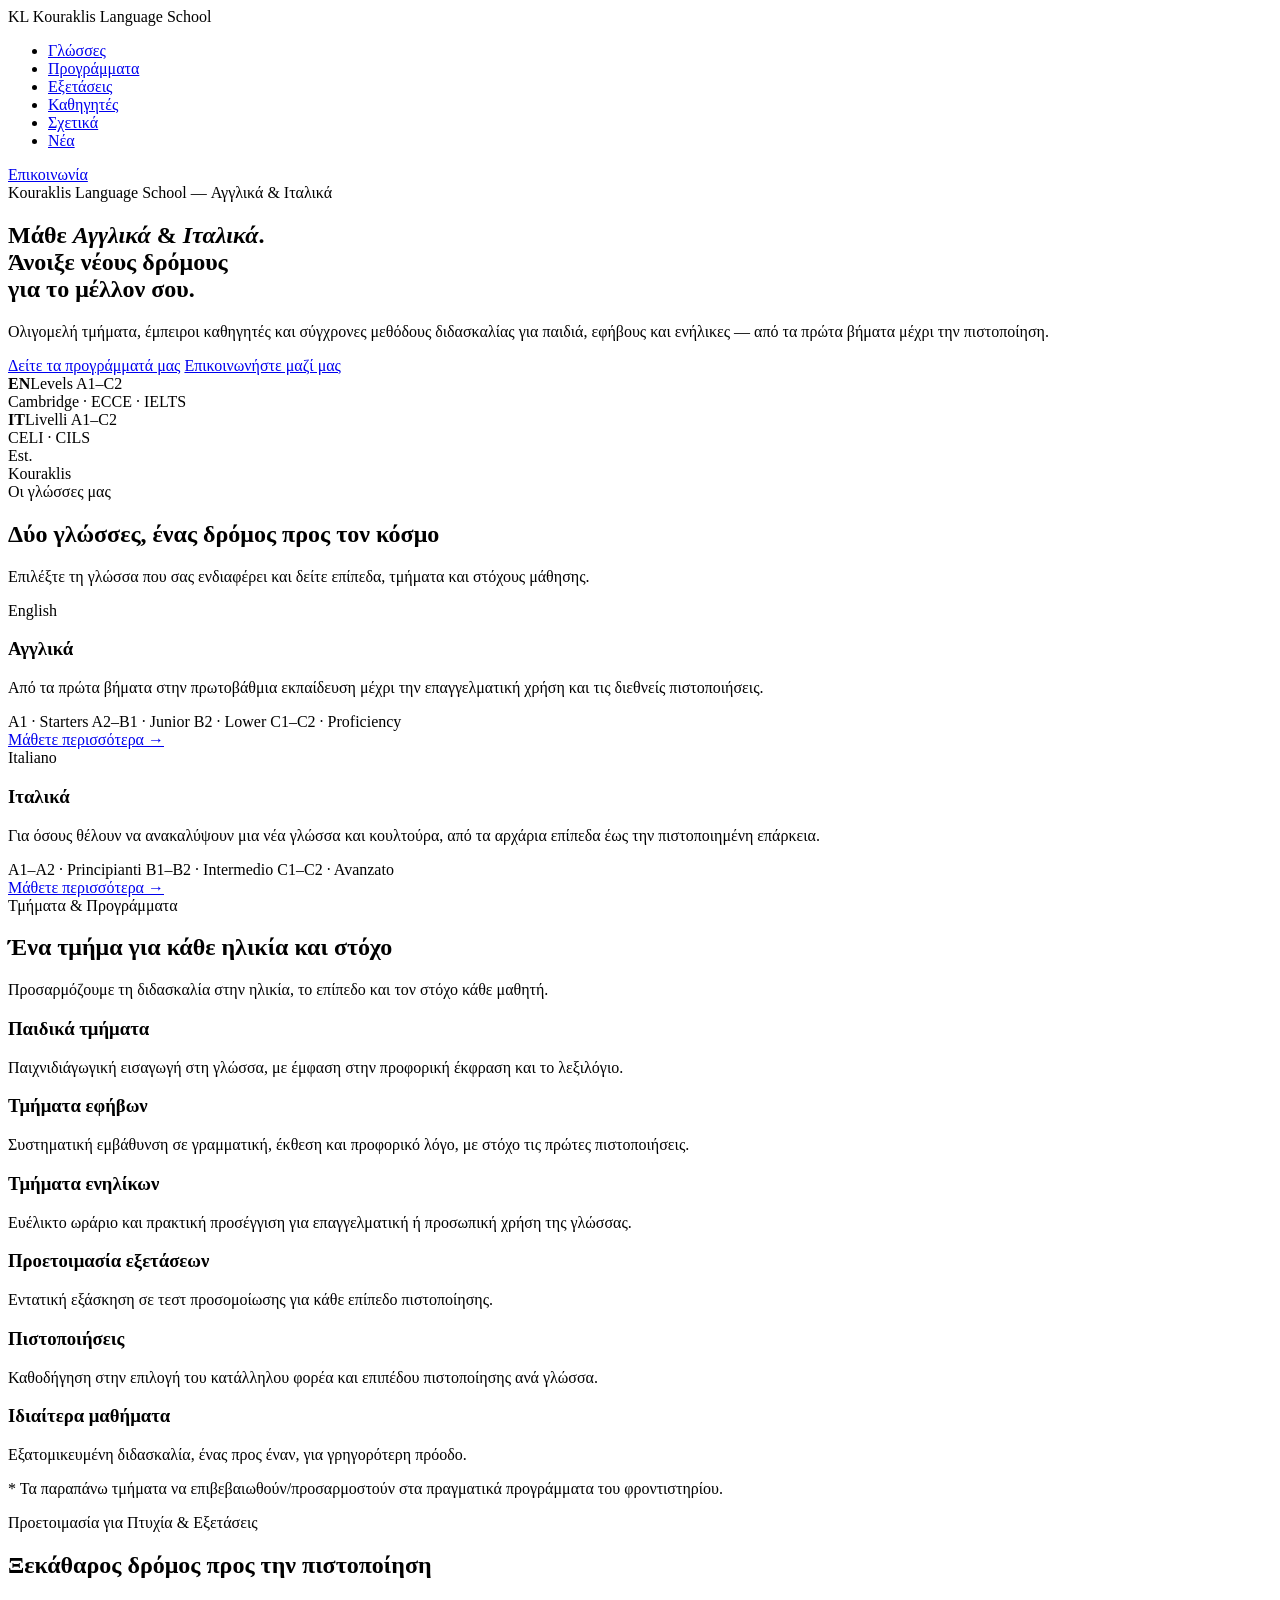
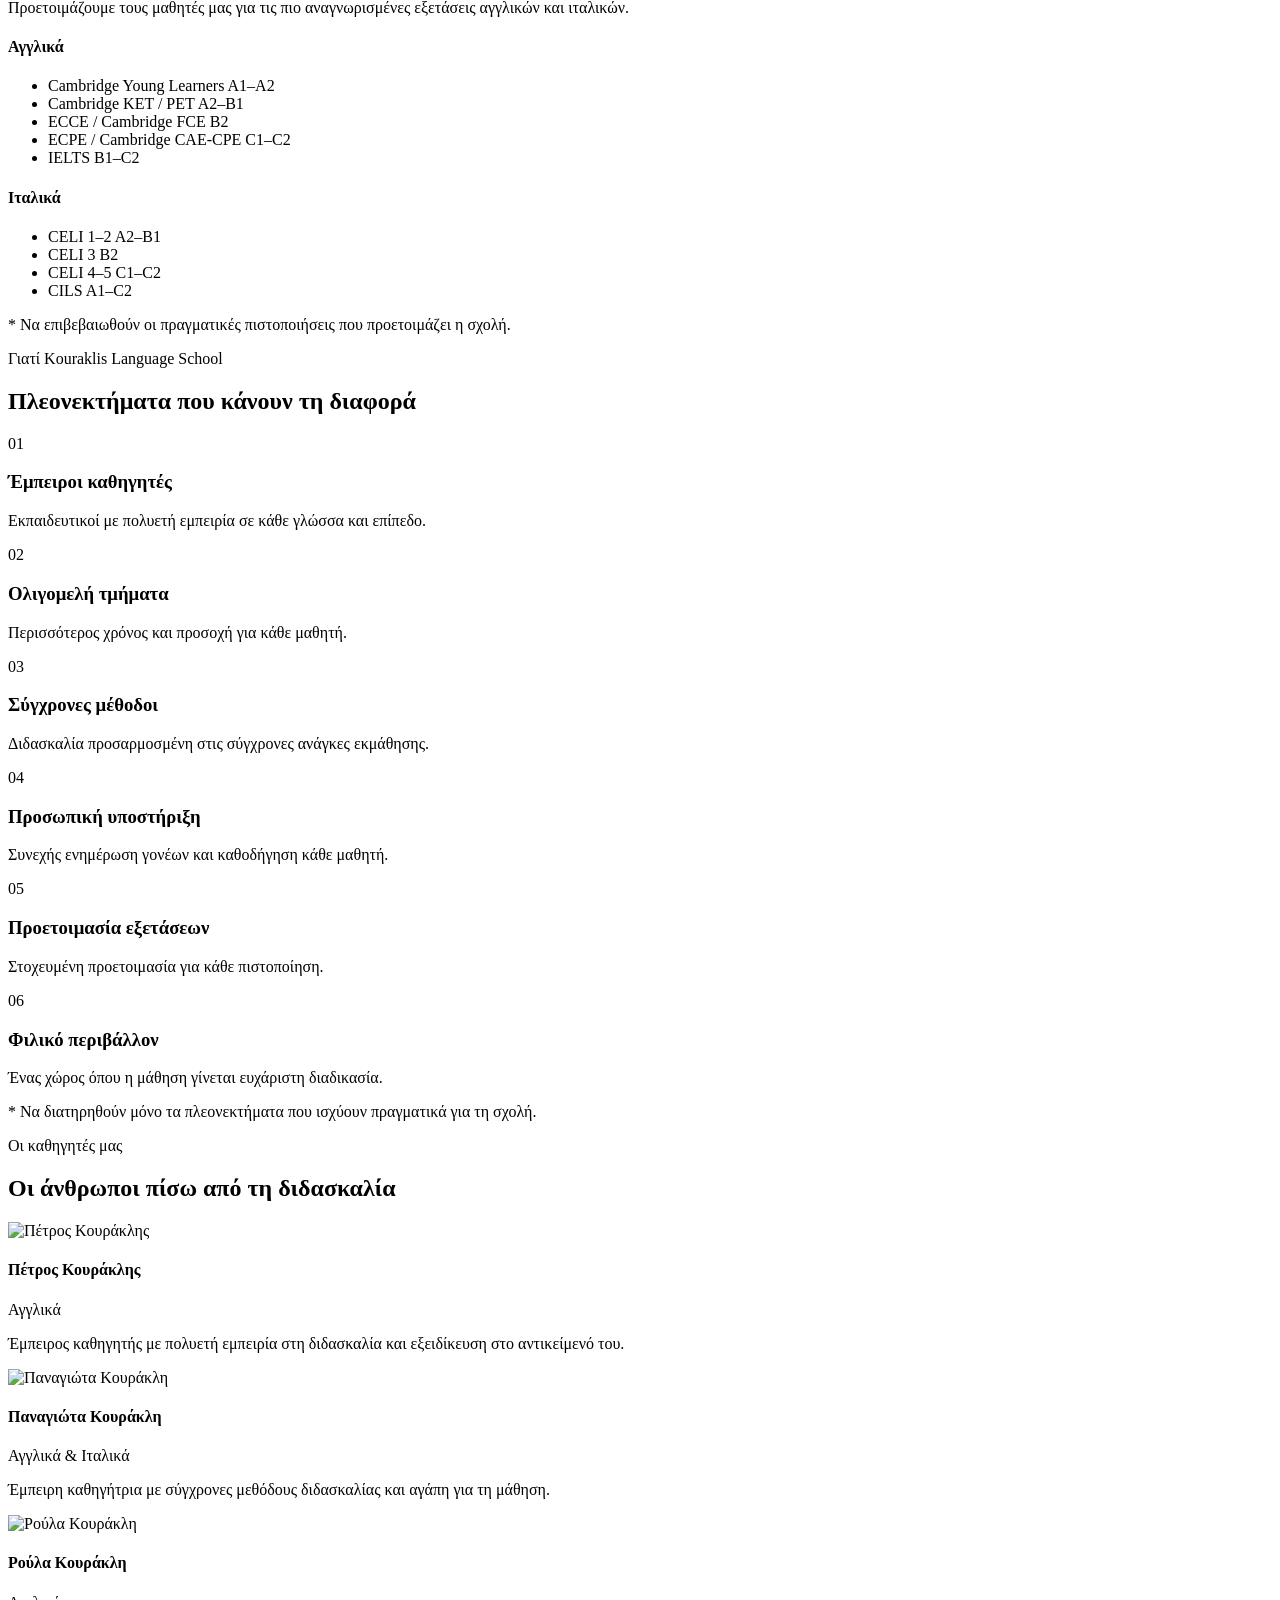
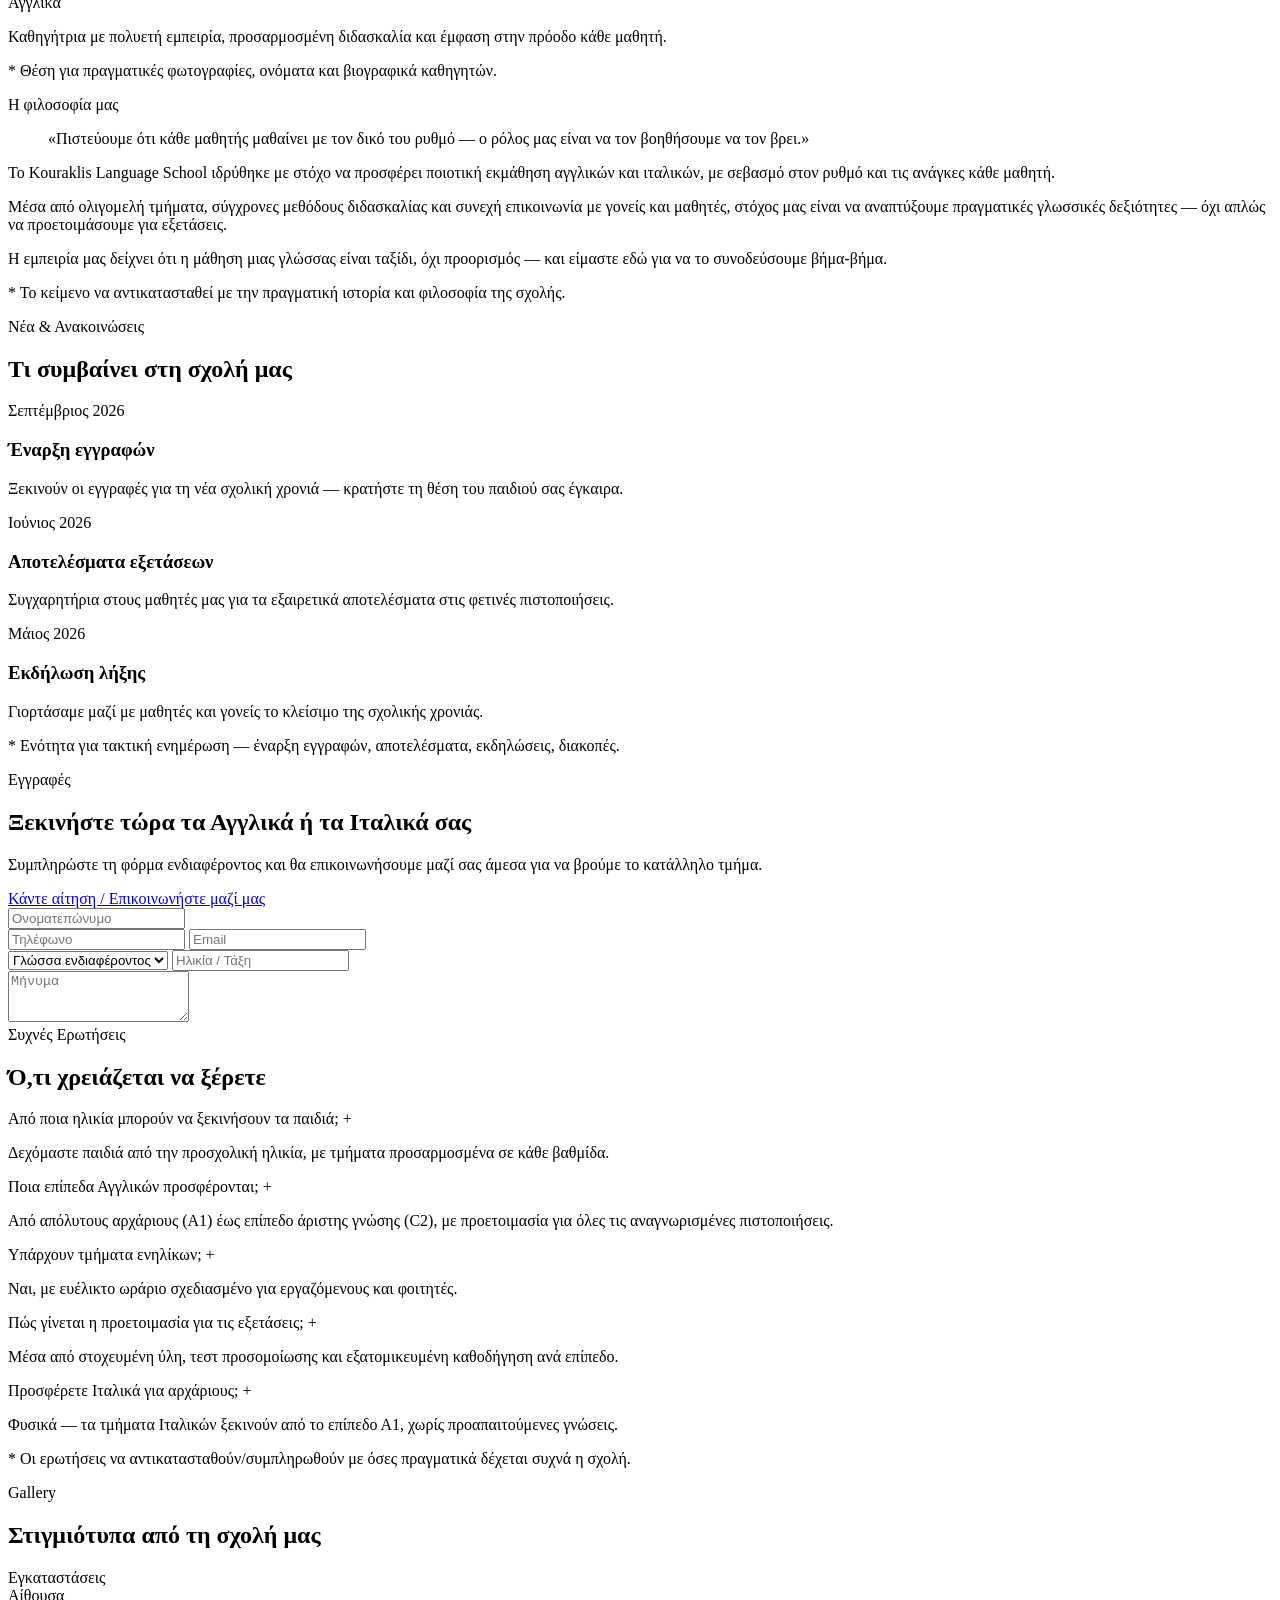
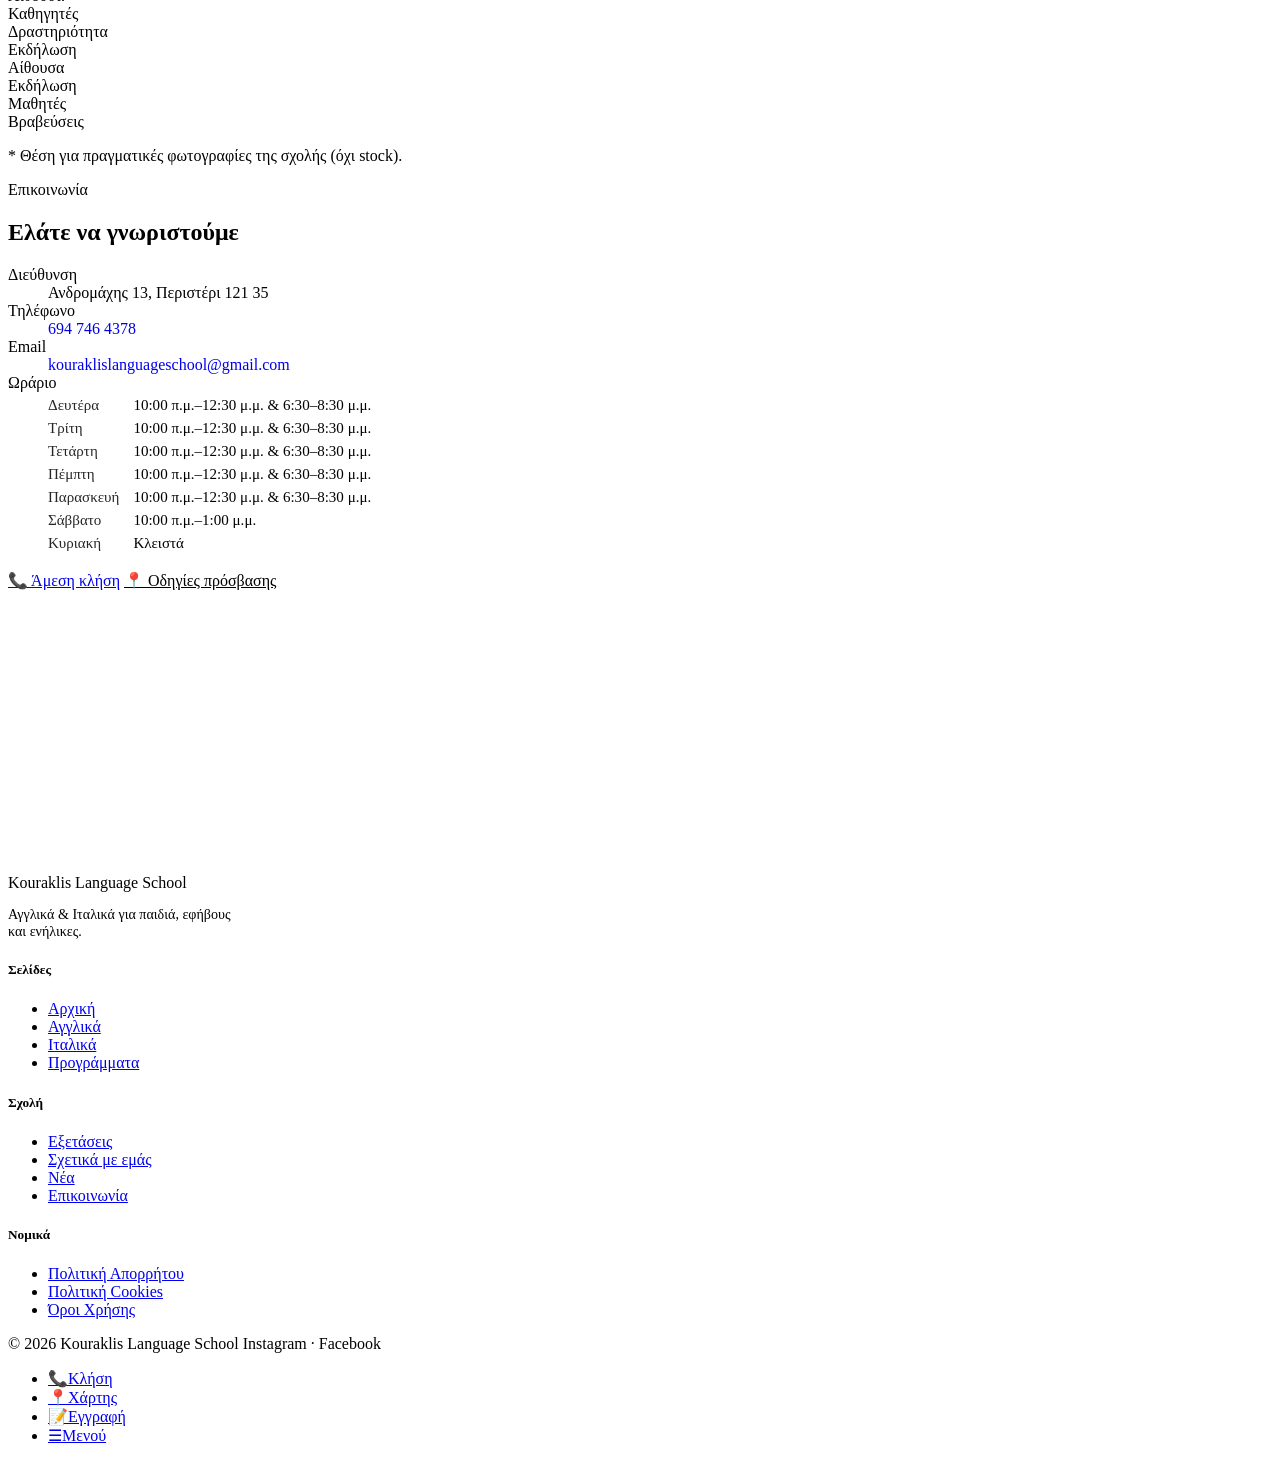
==== index.html @ 98536939 "Add files via upload" ====
<!DOCTYPE html>
<html lang="el">
<head>
<meta charset="UTF-8">
<meta name="viewport" content="width=device-width, initial-scale=1.0">
<title>Kouraklis Language School | Αγγλικά &amp; Ιταλικά στο Περιστέρι</title>
<meta name="description" content="Φροντιστήριο ξένων γλωσσών Kouraklis Language School στο Περιστέρι — Αγγλικά και Ιταλικά για παιδιά, εφήβους και ενήλικες, προετοιμασία για διεθνείς πιστοποιήσεις.">
<link rel="canonical" href="index.html">
<link rel="preconnect" href="https://fonts.googleapis.com">
<link href="https://fonts.googleapis.com/css2?family=Fraunces:opsz,wght@9..144,400;9..144,500;9..144,600;9..144,700&family=IBM+Plex+Sans:wght@400;500;600;700&family=Courier+Prime:wght@400;700&display=swap" rel="stylesheet">
<link rel="stylesheet" href="assets/style.css">
</head>
<body>

<header class="site">
  <div class="wrap">
    <nav>
      <div class="brand"><span class="mark">KL</span> Kouraklis Language School</div>
      <ul class="navlinks">
        <li><a href="#languages">Γλώσσες</a></li>
        <li><a href="#programs">Προγράμματα</a></li>
        <li><a href="#exams">Εξετάσεις</a></li>
        <li><a href="#teachers">Καθηγητές</a></li>
        <li><a href="#about">Σχετικά</a></li>
        <li><a href="#news">Νέα</a></li>
      </ul>
      <div class="nav-cta"><a href="#contact" class="btn btn-primary">Επικοινωνία</a></div>
    </nav>
  </div>
</header>

<section class="hero">
  <div class="wrap hero-grid">
    <div>
      <span class="eyebrow">Kouraklis Language School — Αγγλικά &amp; Ιταλικά</span>
      <h1>Μάθε <em>Αγγλικά</em> &amp; <em>Ιταλικά</em>.<br>Άνοιξε νέους δρόμους<br>για το μέλλον σου.</h1>
      <p class="lede">Ολιγομελή τμήματα, έμπειροι καθηγητές και σύγχρονες μεθόδους διδασκαλίας για παιδιά, εφήβους και ενήλικες — από τα πρώτα βήματα μέχρι την πιστοποίηση.</p>
      <div class="actions">
        <a href="#programs" class="btn btn-primary">Δείτε τα προγράμματά μας</a>
        <a href="#contact" class="btn btn-ghost">Επικοινωνήστε μαζί μας</a>
      </div>
    </div>
    <div class="stamp-field" aria-hidden="true">
      <div class="stamp stamp-en"><span><b>EN</b>Levels A1–C2<br>Cambridge · ECCE · IELTS</span></div>
      <div class="stamp stamp-it"><span><b>IT</b>Livelli A1–C2<br>CELI · CILS</span></div>
      <div class="stamp stamp-small"><span>Est.<br>Kouraklis</span></div>
    </div>
  </div>
</section>

<section id="languages">
  <div class="wrap">
    <div class="section-head">
      <span class="eyebrow">Οι γλώσσες μας</span>
      <h2>Δύο γλώσσες, ένας δρόμος προς τον κόσμο</h2>
      <p>Επιλέξτε τη γλώσσα που σας ενδιαφέρει και δείτε επίπεδα, τμήματα και στόχους μάθησης.</p>
    </div>
    <div class="lang-grid">
      <div class="lang-card en">
        <span class="flag-chip">English</span>
        <h3>Αγγλικά</h3>
        <p>Από τα πρώτα βήματα στην πρωτοβάθμια εκπαίδευση μέχρι την επαγγελματική χρήση και τις διεθνείς πιστοποιήσεις.</p>
        <div class="level-row">
          <span class="level-pill">A1 · Starters</span>
          <span class="level-pill">A2–B1 · Junior</span>
          <span class="level-pill">B2 · Lower</span>
          <span class="level-pill">C1–C2 · Proficiency</span>
        </div>
        <a href="english.html" class="btn btn-ghost">Μάθετε περισσότερα →</a>
      </div>
      <div class="lang-card it">
        <span class="flag-chip">Italiano</span>
        <h3>Ιταλικά</h3>
        <p>Για όσους θέλουν να ανακαλύψουν μια νέα γλώσσα και κουλτούρα, από τα αρχάρια επίπεδα έως την πιστοποιημένη επάρκεια.</p>
        <div class="level-row">
          <span class="level-pill">A1–A2 · Principianti</span>
          <span class="level-pill">B1–B2 · Intermedio</span>
          <span class="level-pill">C1–C2 · Avanzato</span>
        </div>
        <a href="italian.html" class="btn btn-ghost">Μάθετε περισσότερα →</a>
      </div>
    </div>
  </div>
</section>

<section id="programs" style="background:var(--parchment-deep);">
  <div class="wrap">
    <div class="section-head">
      <span class="eyebrow">Τμήματα &amp; Προγράμματα</span>
      <h2>Ένα τμήμα για κάθε ηλικία και στόχο</h2>
      <p>Προσαρμόζουμε τη διδασκαλία στην ηλικία, το επίπεδο και τον στόχο κάθε μαθητή.</p>
    </div>
    <div class="prog-grid">
      <div class="prog-card"><h3>Παιδικά τμήματα</h3><p>Παιχνιδιάγωγική εισαγωγή στη γλώσσα, με έμφαση στην προφορική έκφραση και το λεξιλόγιο.</p></div>
      <div class="prog-card"><h3>Τμήματα εφήβων</h3><p>Συστηματική εμβάθυνση σε γραμματική, έκθεση και προφορικό λόγο, με στόχο τις πρώτες πιστοποιήσεις.</p></div>
      <div class="prog-card"><h3>Τμήματα ενηλίκων</h3><p>Ευέλικτο ωράριο και πρακτική προσέγγιση για επαγγελματική ή προσωπική χρήση της γλώσσας.</p></div>
      <div class="prog-card"><h3>Προετοιμασία εξετάσεων</h3><p>Εντατική εξάσκηση σε τεστ προσομοίωσης για κάθε επίπεδο πιστοποίησης.</p></div>
      <div class="prog-card"><h3>Πιστοποιήσεις</h3><p>Καθοδήγηση στην επιλογή του κατάλληλου φορέα και επιπέδου πιστοποίησης ανά γλώσσα.</p></div>
      <div class="prog-card"><h3>Ιδιαίτερα μαθήματα</h3><p>Εξατομικευμένη διδασκαλία, ένας προς έναν, για γρηγορότερη πρόοδο.</p></div>
    </div>
    <p class="note">* Τα παραπάνω τμήματα να επιβεβαιωθούν/προσαρμοστούν στα πραγματικά προγράμματα του φροντιστηρίου.</p>
  </div>
</section>

<section class="deep" id="exams">
  <div class="wrap">
    <div class="section-head">
      <span class="eyebrow">Προετοιμασία για Πτυχία &amp; Εξετάσεις</span>
      <h2>Ξεκάθαρος δρόμος προς την πιστοποίηση</h2>
      <p>Προετοιμάζουμε τους μαθητές μας για τις πιο αναγνωρισμένες εξετάσεις αγγλικών και ιταλικών.</p>
    </div>
    <div class="exam-cols">
      <div class="exam-col" id="exams-en">
        <h4>Αγγλικά</h4>
        <ul class="exam-list">
          <li>Cambridge Young Learners <span class="lvl">A1–A2</span></li>
          <li>Cambridge KET / PET <span class="lvl">A2–B1</span></li>
          <li>ECCE / Cambridge FCE <span class="lvl">B2</span></li>
          <li>ECPE / Cambridge CAE-CPE <span class="lvl">C1–C2</span></li>
          <li>IELTS <span class="lvl">B1–C2</span></li>
        </ul>
      </div>
      <div class="exam-col" id="exams-it">
        <h4>Ιταλικά</h4>
        <ul class="exam-list">
          <li>CELI 1–2 <span class="lvl">A2–B1</span></li>
          <li>CELI 3 <span class="lvl">B2</span></li>
          <li>CELI 4–5 <span class="lvl">C1–C2</span></li>
          <li>CILS <span class="lvl">A1–C2</span></li>
        </ul>
      </div>
    </div>
    <p class="note">* Να επιβεβαιωθούν οι πραγματικές πιστοποιήσεις που προετοιμάζει η σχολή.</p>
  </div>
</section>

<section>
  <div class="wrap">
    <div class="section-head">
      <span class="eyebrow">Γιατί Kouraklis Language School</span>
      <h2>Πλεονεκτήματα που κάνουν τη διαφορά</h2>
    </div>
    <div class="why-grid">
      <div class="why-item"><span class="num">01</span><h3>Έμπειροι καθηγητές</h3><p>Εκπαιδευτικοί με πολυετή εμπειρία σε κάθε γλώσσα και επίπεδο.</p></div>
      <div class="why-item"><span class="num">02</span><h3>Ολιγομελή τμήματα</h3><p>Περισσότερος χρόνος και προσοχή για κάθε μαθητή.</p></div>
      <div class="why-item"><span class="num">03</span><h3>Σύγχρονες μέθοδοι</h3><p>Διδασκαλία προσαρμοσμένη στις σύγχρονες ανάγκες εκμάθησης.</p></div>
      <div class="why-item"><span class="num">04</span><h3>Προσωπική υποστήριξη</h3><p>Συνεχής ενημέρωση γονέων και καθοδήγηση κάθε μαθητή.</p></div>
      <div class="why-item"><span class="num">05</span><h3>Προετοιμασία εξετάσεων</h3><p>Στοχευμένη προετοιμασία για κάθε πιστοποίηση.</p></div>
      <div class="why-item"><span class="num">06</span><h3>Φιλικό περιβάλλον</h3><p>Ένας χώρος όπου η μάθηση γίνεται ευχάριστη διαδικασία.</p></div>
    </div>
    <p class="note">* Να διατηρηθούν μόνο τα πλεονεκτήματα που ισχύουν πραγματικά για τη σχολή.</p>
  </div>
</section>

<section id="teachers" style="background:var(--parchment-deep);">
  <div class="wrap">
    <div class="section-head">
      <span class="eyebrow">Οι καθηγητές μας</span>
      <h2>Οι άνθρωποι πίσω από τη διδασκαλία</h2>
    </div>
    <div class="teach-grid">
      <div class="teach-card"><div class="teach-photo"><img src="assets/teacher-en-1.jpg" alt="Πέτρος Κουράκλης"></div><h4>Πέτρος Κουράκλης</h4><span class="role">Αγγλικά</span><p>Έμπειρος καθηγητής με πολυετή εμπειρία στη διδασκαλία και εξειδίκευση στο αντικείμενό του.</p></div>
      <div class="teach-card"><div class="teach-photo"><img src="assets/teacher-it-1.jpg" alt="Παναγιώτα Κουράκλη"></div><h4>Παναγιώτα Κουράκλη</h4><span class="role">Αγγλικά &amp; Ιταλικά</span><p>Έμπειρη καθηγήτρια με σύγχρονες μεθόδους διδασκαλίας και αγάπη για τη μάθηση.</p></div>
      <div class="teach-card"><div class="teach-photo"><img src="assets/teacher-en-2.jpg" alt="Ρούλα Κουράκλη" class="face-top"></div><h4>Ρούλα Κουράκλη</h4><span class="role">Αγγλικά</span><p>Καθηγήτρια με πολυετή εμπειρία, προσαρμοσμένη διδασκαλία και έμφαση στην πρόοδο κάθε μαθητή.</p></div>
    </div>
    <p class="note">* Θέση για πραγματικές φωτογραφίες, ονόματα και βιογραφικά καθηγητών.</p>
  </div>
</section>

<section id="about">
  <div class="wrap philo">
    <div>
      <span class="eyebrow">Η φιλοσοφία μας</span>
      <blockquote>«Πιστεύουμε ότι κάθε μαθητής μαθαίνει με τον δικό του ρυθμό — ο ρόλος μας είναι να τον βοηθήσουμε να τον βρει.»</blockquote>
    </div>
    <div class="body-text">
      <p>Το Kouraklis Language School ιδρύθηκε με στόχο να προσφέρει ποιοτική εκμάθηση αγγλικών και ιταλικών, με σεβασμό στον ρυθμό και τις ανάγκες κάθε μαθητή.</p>
      <p>Μέσα από ολιγομελή τμήματα, σύγχρονες μεθόδους διδασκαλίας και συνεχή επικοινωνία με γονείς και μαθητές, στόχος μας είναι να αναπτύξουμε πραγματικές γλωσσικές δεξιότητες — όχι απλώς να προετοιμάσουμε για εξετάσεις.</p>
      <p>Η εμπειρία μας δείχνει ότι η μάθηση μιας γλώσσας είναι ταξίδι, όχι προορισμός — και είμαστε εδώ για να το συνοδεύσουμε βήμα-βήμα.</p>
      <p class="note">* Το κείμενο να αντικατασταθεί με την πραγματική ιστορία και φιλοσοφία της σχολής.</p>
    </div>
  </div>
</section>

<section id="news" style="background:var(--parchment-deep);">
  <div class="wrap">
    <div class="section-head">
      <span class="eyebrow">Νέα &amp; Ανακοινώσεις</span>
      <h2>Τι συμβαίνει στη σχολή μας</h2>
    </div>
    <div class="news-grid">
      <div class="news-card"><span class="news-date">Σεπτέμβριος 2026</span><h3>Έναρξη εγγραφών</h3><p>Ξεκινούν οι εγγραφές για τη νέα σχολική χρονιά — κρατήστε τη θέση του παιδιού σας έγκαιρα.</p></div>
      <div class="news-card"><span class="news-date">Ιούνιος 2026</span><h3>Αποτελέσματα εξετάσεων</h3><p>Συγχαρητήρια στους μαθητές μας για τα εξαιρετικά αποτελέσματα στις φετινές πιστοποιήσεις.</p></div>
      <div class="news-card"><span class="news-date">Μάιος 2026</span><h3>Εκδήλωση λήξης</h3><p>Γιορτάσαμε μαζί με μαθητές και γονείς το κλείσιμο της σχολικής χρονιάς.</p></div>
    </div>
    <p class="note">* Ενότητα για τακτική ενημέρωση — έναρξη εγγραφών, αποτελέσματα, εκδηλώσεις, διακοπές.</p>
  </div>
</section>

<section id="enroll">
  <div class="wrap">
    <div class="enroll-box">
      <div>
        <span class="eyebrow" style="color:var(--gold);">Εγγραφές</span>
        <h2>Ξεκινήστε τώρα τα Αγγλικά ή τα Ιταλικά σας</h2>
        <p>Συμπληρώστε τη φόρμα ενδιαφέροντος και θα επικοινωνήσουμε μαζί σας άμεσα για να βρούμε το κατάλληλο τμήμα.</p>
        <a href="#contact" class="btn btn-primary">Κάντε αίτηση / Επικοινωνήστε μαζί μας</a>
      </div>
      <form class="enroll">
        <input type="text" placeholder="Ονοματεπώνυμο">
        <div class="row2">
          <input type="tel" placeholder="Τηλέφωνο">
          <input type="email" placeholder="Email">
        </div>
        <div class="row2">
          <select><option>Γλώσσα ενδιαφέροντος</option><option>Αγγλικά</option><option>Ιταλικά</option></select>
          <input type="text" placeholder="Ηλικία / Τάξη">
        </div>
        <textarea rows="3" placeholder="Μήνυμα"></textarea>
      </form>
    </div>
  </div>
</section>

<section id="faq" style="background:var(--parchment-deep);">
  <div class="wrap">
    <div class="section-head">
      <span class="eyebrow">Συχνές Ερωτήσεις</span>
      <h2>Ό,τι χρειάζεται να ξέρετε</h2>
    </div>
    <div class="faq-list">
      <div class="faq-item open">
        <div class="faq-q">Από ποια ηλικία μπορούν να ξεκινήσουν τα παιδιά; <span class="plus">+</span></div>
        <div class="faq-a"><p>Δεχόμαστε παιδιά από την προσχολική ηλικία, με τμήματα προσαρμοσμένα σε κάθε βαθμίδα.</p></div>
      </div>
      <div class="faq-item">
        <div class="faq-q">Ποια επίπεδα Αγγλικών προσφέρονται; <span class="plus">+</span></div>
        <div class="faq-a"><p>Από απόλυτους αρχάριους (Α1) έως επίπεδο άριστης γνώσης (C2), με προετοιμασία για όλες τις αναγνωρισμένες πιστοποιήσεις.</p></div>
      </div>
      <div class="faq-item">
        <div class="faq-q">Υπάρχουν τμήματα ενηλίκων; <span class="plus">+</span></div>
        <div class="faq-a"><p>Ναι, με ευέλικτο ωράριο σχεδιασμένο για εργαζόμενους και φοιτητές.</p></div>
      </div>
      <div class="faq-item">
        <div class="faq-q">Πώς γίνεται η προετοιμασία για τις εξετάσεις; <span class="plus">+</span></div>
        <div class="faq-a"><p>Μέσα από στοχευμένη ύλη, τεστ προσομοίωσης και εξατομικευμένη καθοδήγηση ανά επίπεδο.</p></div>
      </div>
      <div class="faq-item">
        <div class="faq-q">Προσφέρετε Ιταλικά για αρχάριους; <span class="plus">+</span></div>
        <div class="faq-a"><p>Φυσικά — τα τμήματα Ιταλικών ξεκινούν από το επίπεδο Α1, χωρίς προαπαιτούμενες γνώσεις.</p></div>
      </div>
    </div>
    <p class="note">* Οι ερωτήσεις να αντικατασταθούν/συμπληρωθούν με όσες πραγματικά δέχεται συχνά η σχολή.</p>
  </div>
</section>

<section id="gallery">
  <div class="wrap">
    <div class="section-head">
      <span class="eyebrow">Gallery</span>
      <h2>Στιγμιότυπα από τη σχολή μας</h2>
    </div>
    <div class="gallery">
      <div>Εγκαταστάσεις</div><div>Αίθουσα</div><div>Καθηγητές</div>
      <div>Δραστηριότητα</div><div>Εκδήλωση</div><div>Αίθουσα</div>
      <div>Εκδήλωση</div><div>Μαθητές</div><div>Βραβεύσεις</div>
    </div>
    <p class="note">* Θέση για πραγματικές φωτογραφίες της σχολής (όχι stock).</p>
  </div>
</section>

<section id="contact" class="deep">
  <div class="wrap">
    <div class="section-head">
      <span class="eyebrow">Επικοινωνία</span>
      <h2>Ελάτε να γνωριστούμε</h2>
    </div>
    <div class="contact-grid">
      <div class="contact-info">
        <dl>
          <div><dt>Διεύθυνση</dt><dd>Ανδρομάχης 13, Περιστέρι 121 35</dd></div>
          <div><dt>Τηλέφωνο</dt><dd><a href="tel:+306947464378" style="text-decoration:none;">694 746 4378</a></dd></div>
          <div><dt>Email</dt><dd><a href="mailto:kouraklislanguageschool@gmail.com" style="text-decoration:none;">kouraklislanguageschool@gmail.com</a></dd></div>
          <div><dt>Ωράριο</dt><dd>
            <table style="border-collapse:collapse; font-size:0.94rem; margin-top:2px;">
              <tr><td style="padding:3px 14px 3px 0; opacity:0.85;">Δευτέρα</td><td style="padding:3px 0;">10:00 π.μ.–12:30 μ.μ. &amp; 6:30–8:30 μ.μ.</td></tr>
              <tr><td style="padding:3px 14px 3px 0; opacity:0.85;">Τρίτη</td><td style="padding:3px 0;">10:00 π.μ.–12:30 μ.μ. &amp; 6:30–8:30 μ.μ.</td></tr>
              <tr><td style="padding:3px 14px 3px 0; opacity:0.85;">Τετάρτη</td><td style="padding:3px 0;">10:00 π.μ.–12:30 μ.μ. &amp; 6:30–8:30 μ.μ.</td></tr>
              <tr><td style="padding:3px 14px 3px 0; opacity:0.85;">Πέμπτη</td><td style="padding:3px 0;">10:00 π.μ.–12:30 μ.μ. &amp; 6:30–8:30 μ.μ.</td></tr>
              <tr><td style="padding:3px 14px 3px 0; opacity:0.85;">Παρασκευή</td><td style="padding:3px 0;">10:00 π.μ.–12:30 μ.μ. &amp; 6:30–8:30 μ.μ.</td></tr>
              <tr><td style="padding:3px 14px 3px 0; opacity:0.85;">Σάββατο</td><td style="padding:3px 0;">10:00 π.μ.–1:00 μ.μ.</td></tr>
              <tr><td style="padding:3px 14px 3px 0; opacity:0.85;">Κυριακή</td><td style="padding:3px 0;">Κλειστά</td></tr>
            </table>
          </dd></div>
        </dl>
        <div class="contact-actions">
          <a href="tel:+306947464378" class="btn btn-primary">📞 Άμεση κλήση</a>
          <a href="https://www.google.com/maps/dir/?api=1&destination=%CE%91%CE%BD%CE%B4%CF%81%CE%BF%CE%BC%CE%AC%CF%87%CE%B7%CF%82+13%2C+%CE%A0%CE%B5%CF%81%CE%B9%CF%83%CF%84%CE%AD%CF%81%CE%B9+121+35" target="_blank" rel="noopener" class="btn btn-ghost" style="border-color:var(--parchment); color:var(--parchment);">📍 Οδηγίες πρόσβασης</a>
        </div>
      </div>
      <div class="map-box" style="padding:0; overflow:hidden;">
        <iframe
          title="Χάρτης — Ανδρομάχης 13, Περιστέρι"
          src="https://www.google.com/maps?q=%CE%91%CE%BD%CE%B4%CF%81%CE%BF%CE%BC%CE%AC%CF%87%CE%B7%CF%82+13%2C+%CE%A0%CE%B5%CF%81%CE%B9%CF%83%CF%84%CE%AD%CF%81%CE%B9+121+35&output=embed"
          width="100%" height="100%" style="border:0; min-height:280px;"
          loading="lazy" referrerpolicy="no-referrer-when-downgrade">
        </iframe>
      </div>
    </div>
  </div>
</section>

<footer>
  <div class="wrap">
    <div class="foot-grid">
      <div>
        <div class="brand" style="color:var(--parchment); margin-bottom:12px;">Kouraklis Language School</div>
        <p style="font-size:0.88rem; max-width:32ch;">Αγγλικά &amp; Ιταλικά για παιδιά, εφήβους και ενήλικες.</p>
      </div>
      <div>
        <h5>Σελίδες</h5>
        <ul>
          <li><a href="#">Αρχική</a></li>
          <li><a href="english.html">Αγγλικά</a></li>
          <li><a href="italian.html">Ιταλικά</a></li>
          <li><a href="#programs">Προγράμματα</a></li>
        </ul>
      </div>
      <div>
        <h5>Σχολή</h5>
        <ul>
          <li><a href="exam-prep.html">Εξετάσεις</a></li>
          <li><a href="#about">Σχετικά με εμάς</a></li>
          <li><a href="#news">Νέα</a></li>
          <li><a href="#contact">Επικοινωνία</a></li>
        </ul>
      </div>
      <div>
        <h5>Νομικά</h5>
        <ul>
          <li><a href="privacy.html">Πολιτική Απορρήτου</a></li>
          <li><a href="cookies.html">Πολιτική Cookies</a></li>
          <li><a href="terms.html">Όροι Χρήσης</a></li>
        </ul>
      </div>
    </div>
    <div class="foot-bottom">
      <span>© 2026 Kouraklis Language School</span>
      <span>Instagram · Facebook</span>
    </div>
  </div>
</footer>

<div class="mobile-bar">
  <ul>
    <li><a href="tel:+306947464378"><span class="ic">📞</span>Κλήση</a></li>
    <li><a href="#contact"><span class="ic">📍</span>Χάρτης</a></li>
    <li><a href="#enroll"><span class="ic">📝</span>Εγγραφή</a></li>
    <li><a href="#"><span class="ic">☰</span>Μενού</a></li>
  </ul>
</div>

<script>
  document.querySelectorAll('.faq-item').forEach(item=>{
    item.querySelector('.faq-q').addEventListener('click',()=>{
      const isOpen = item.classList.contains('open');
      document.querySelectorAll('.faq-item').forEach(i=>i.classList.remove('open'));
      if(!isOpen) item.classList.add('open');
    });
  });
</script>

</body>
</html>
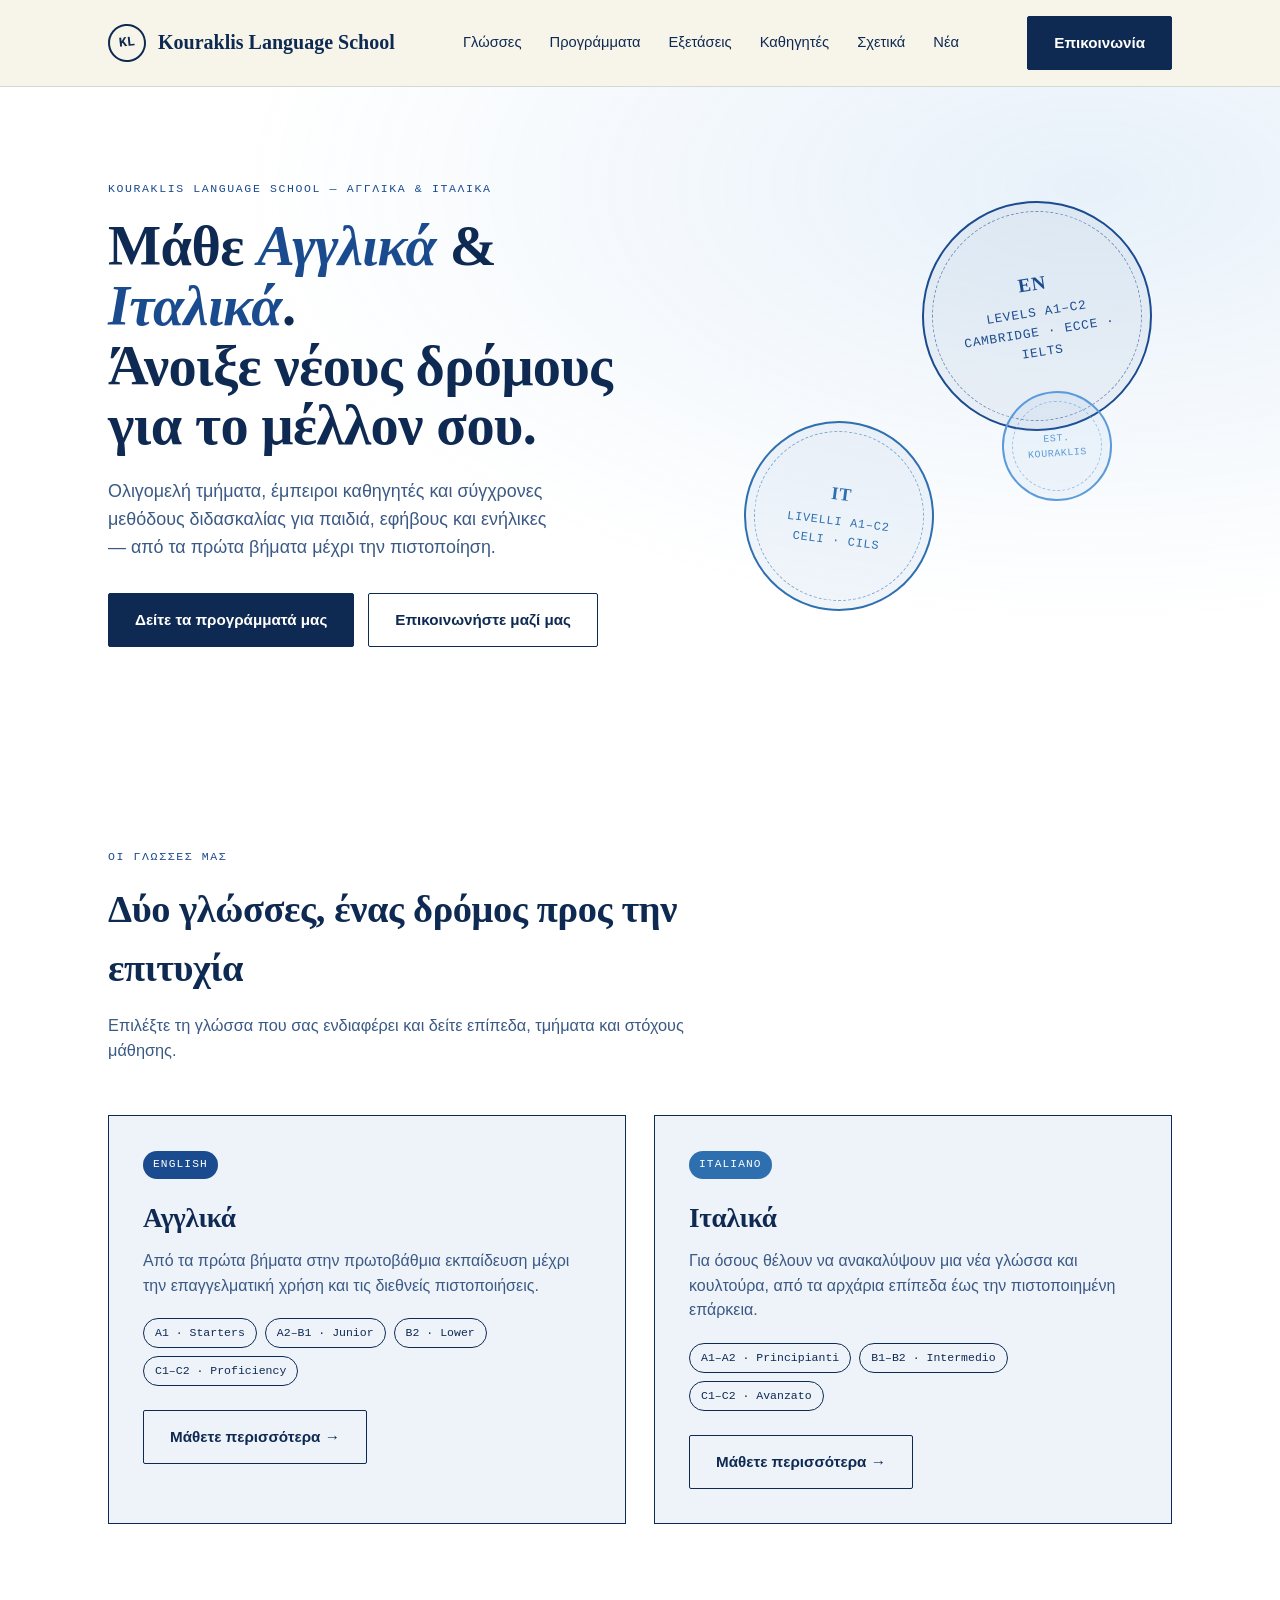
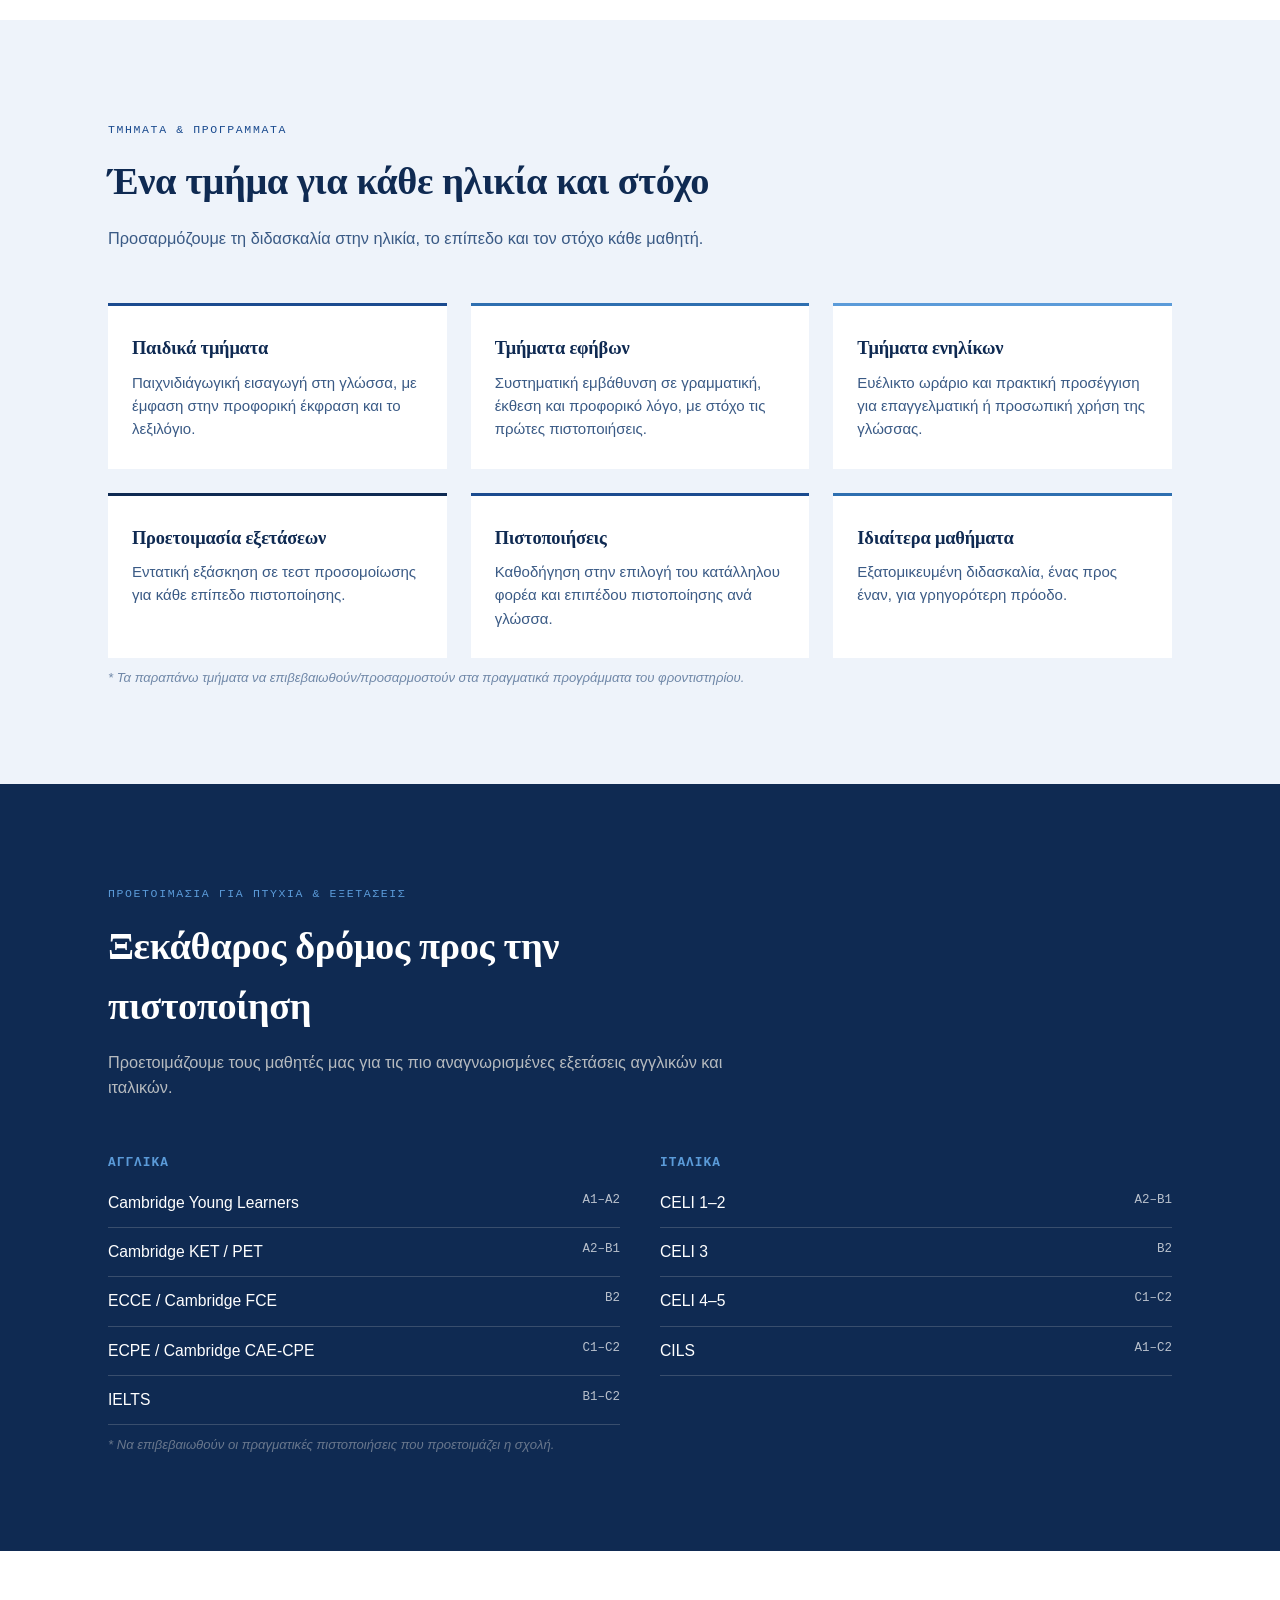
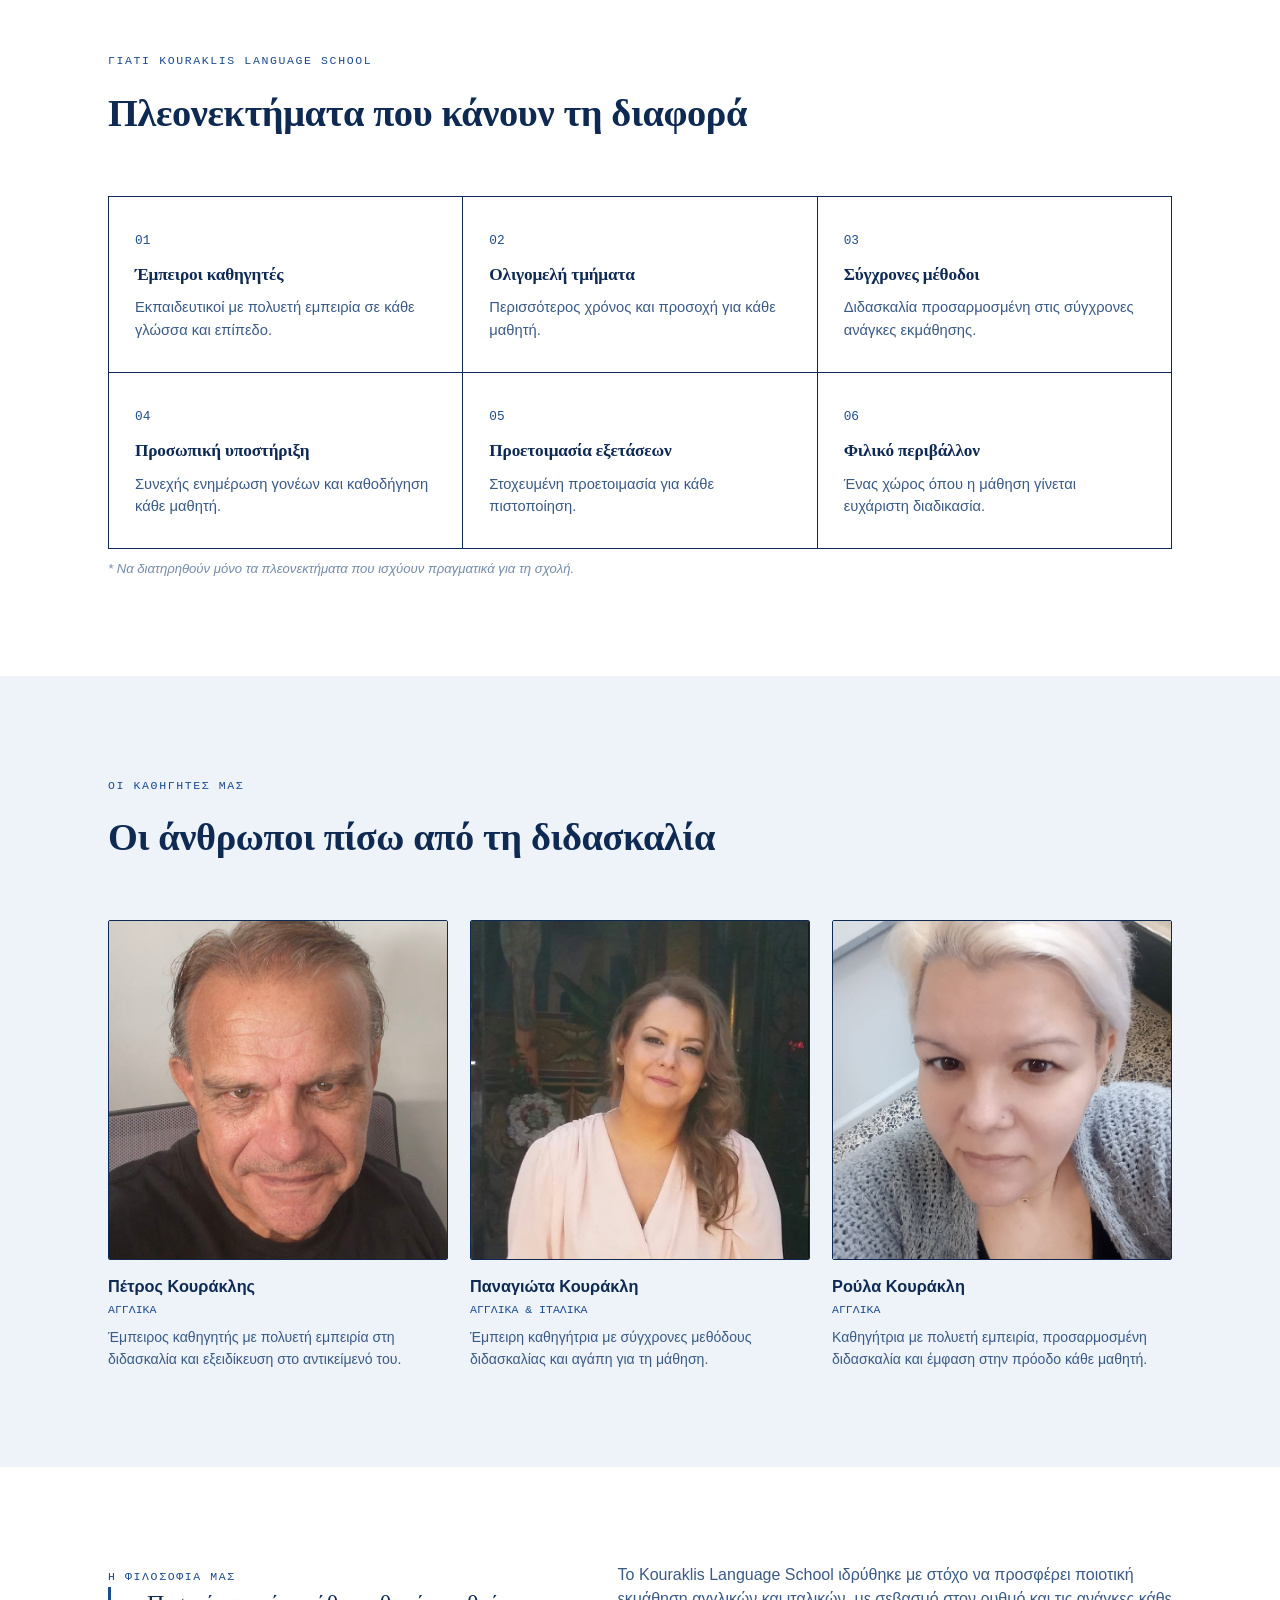
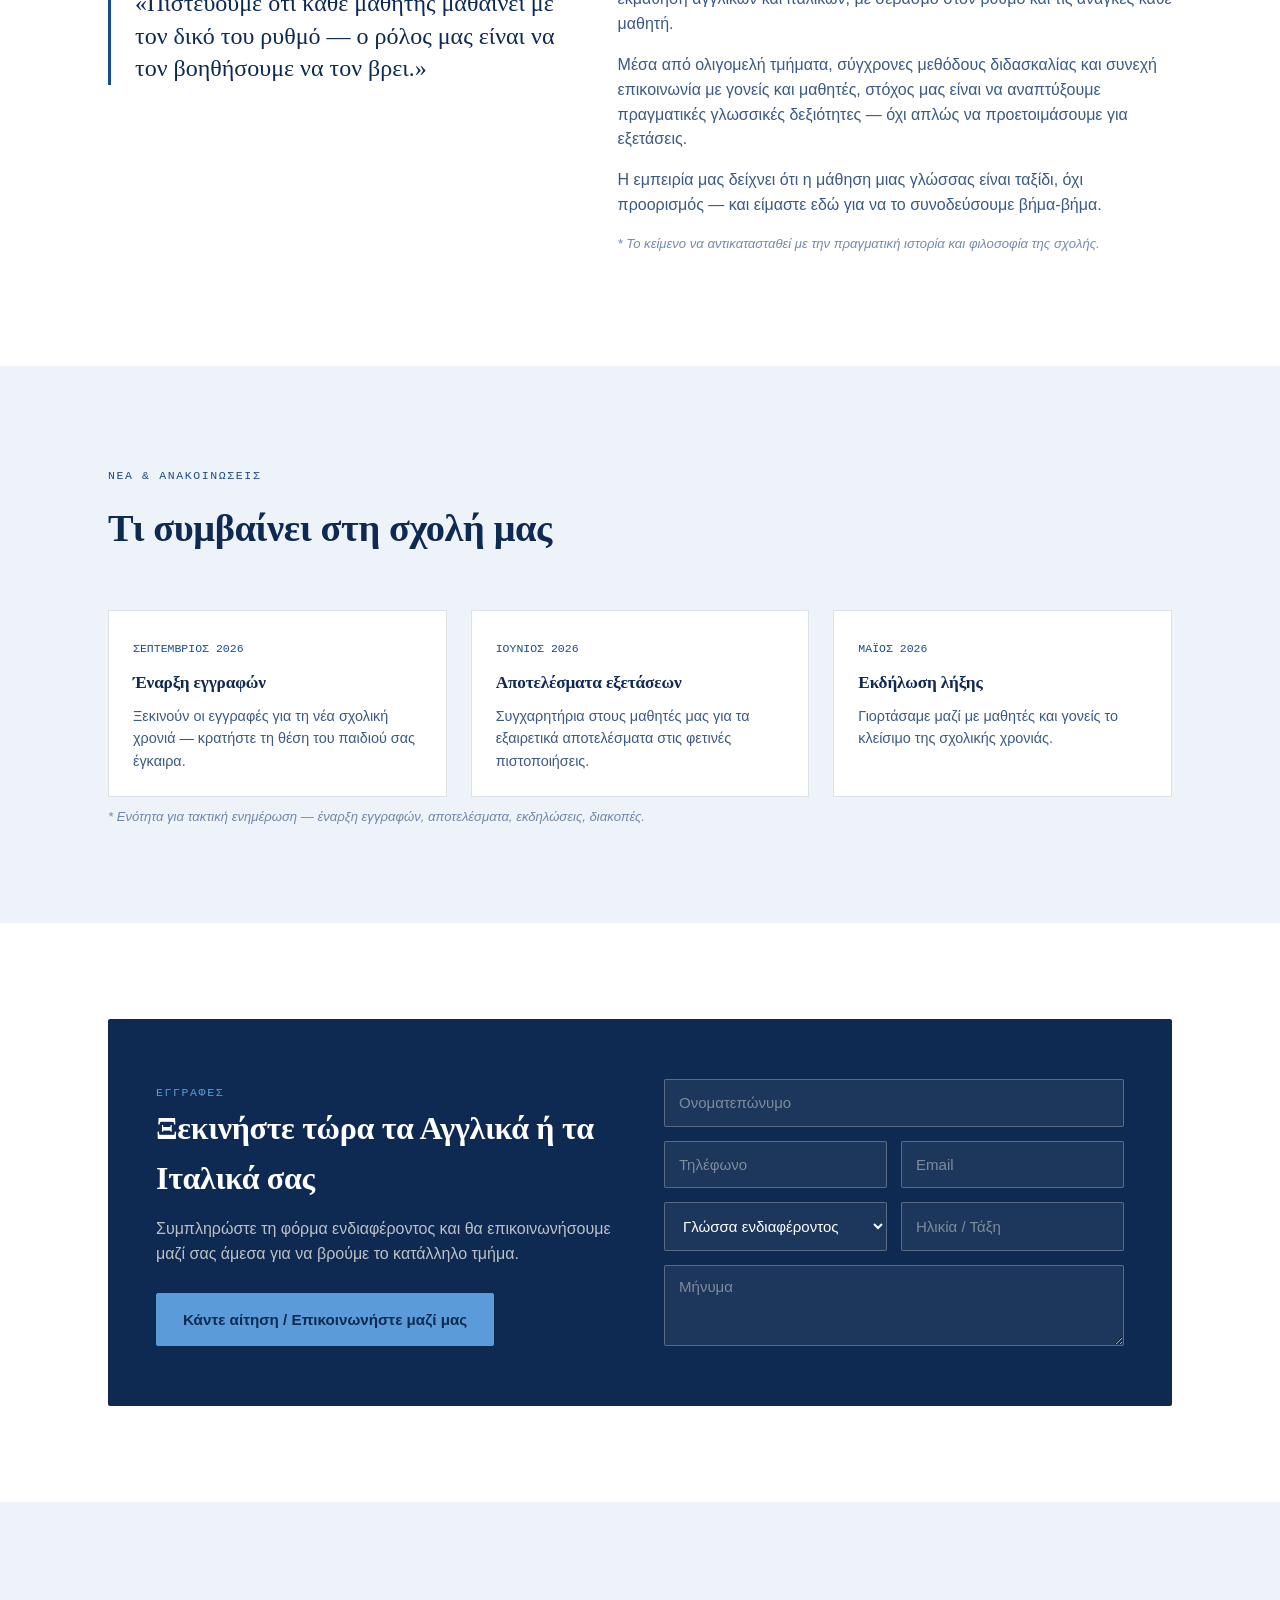
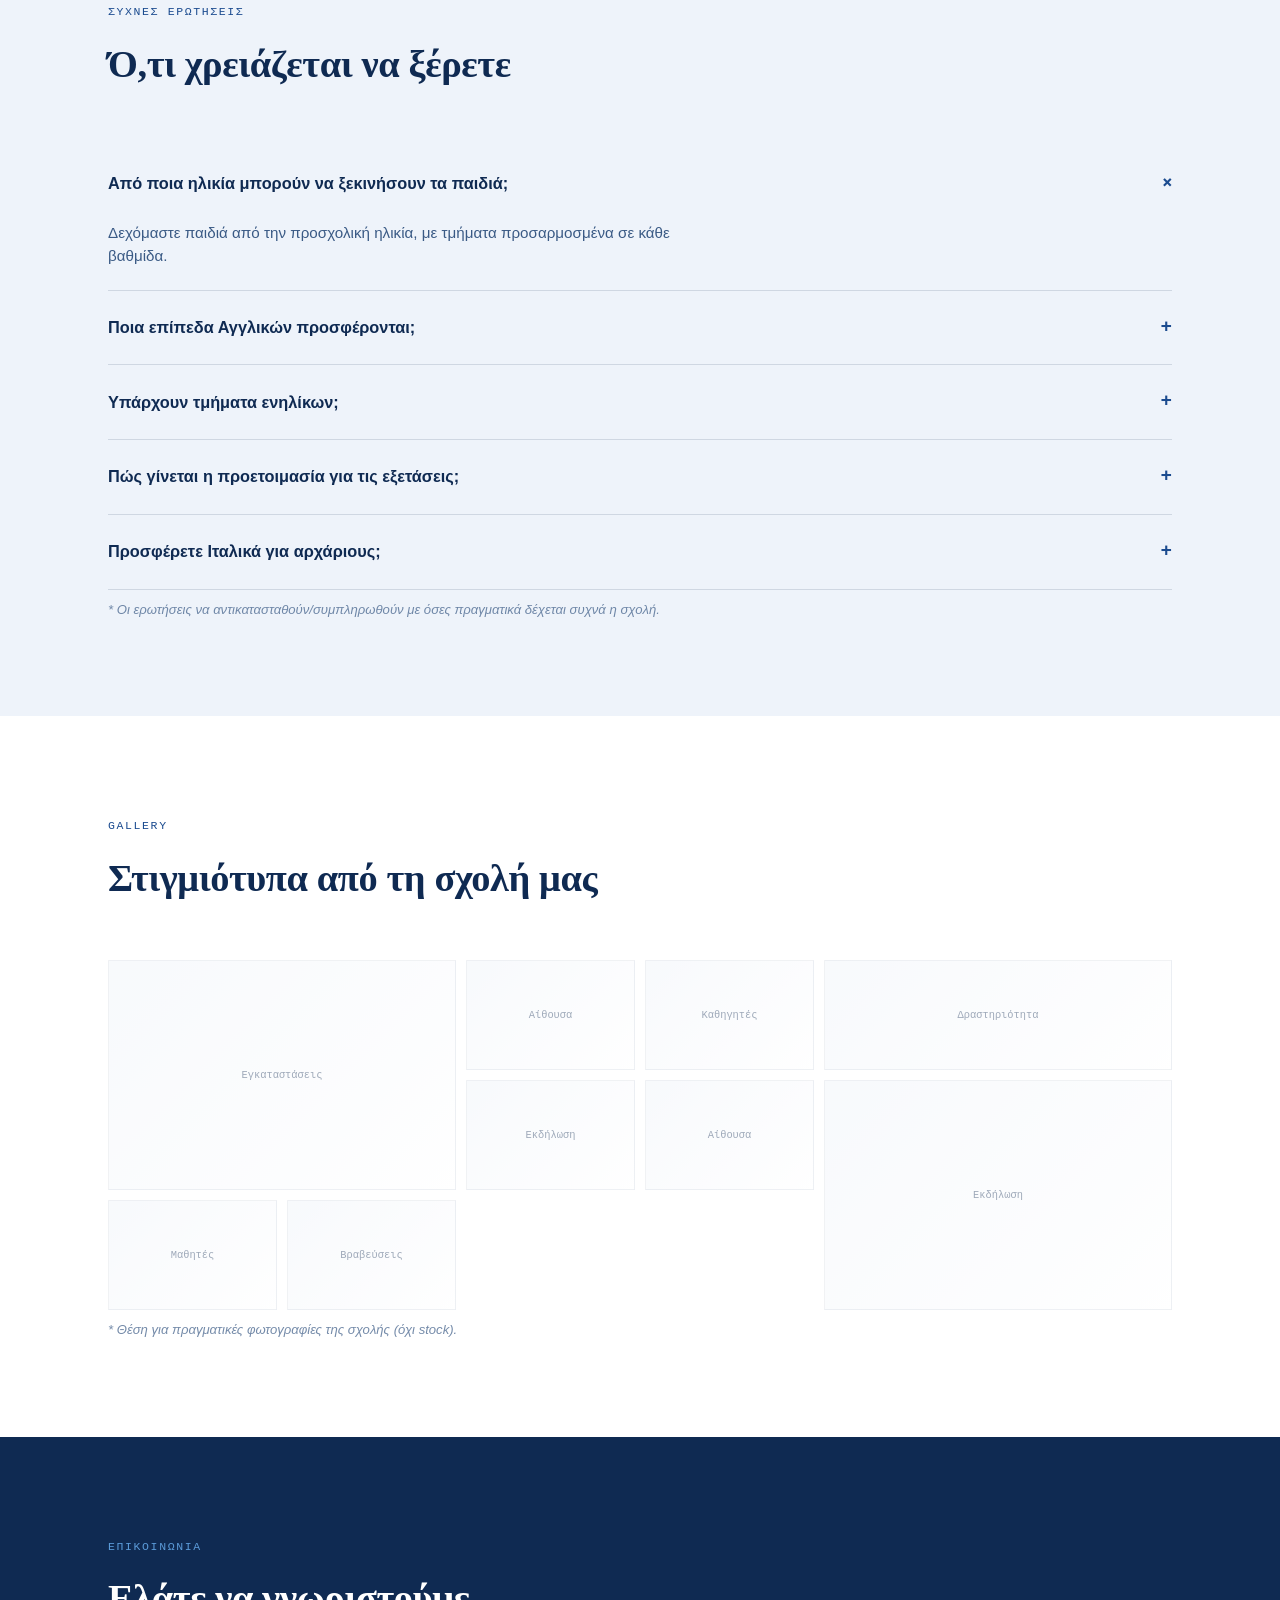
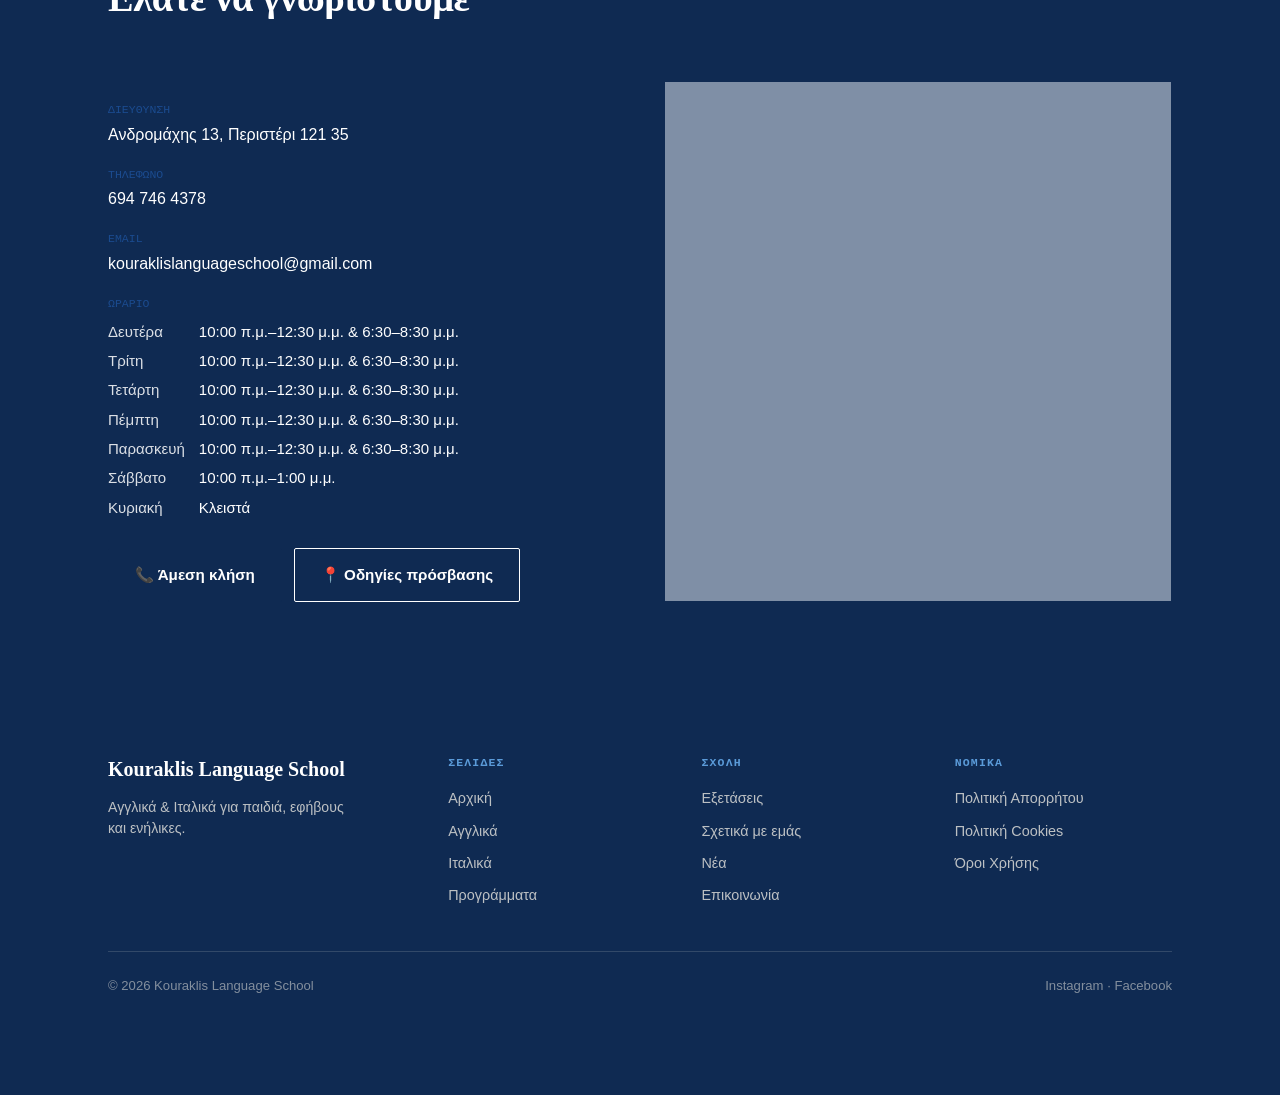
==== commit 143a56cf: "Update section heading for language section" ====
--- a/index.html
+++ b/index.html
@@ -52,7 +52,7 @@
   <div class="wrap">
     <div class="section-head">
       <span class="eyebrow">Οι γλώσσες μας</span>
-      <h2>Δύο γλώσσες, ένας δρόμος προς τον κόσμο</h2>
+      <h2>Δύο γλώσσες, ένας δρόμος προς την επιτυχία</h2>
       <p>Επιλέξτε τη γλώσσα που σας ενδιαφέρει και δείτε επίπεδα, τμήματα και στόχους μάθησης.</p>
     </div>
     <div class="lang-grid">
@@ -163,8 +163,6 @@
       <div class="teach-card"><div class="teach-photo"><img src="assets/teacher-it-1.jpg" alt="Παναγιώτα Κουράκλη"></div><h4>Παναγιώτα Κουράκλη</h4><span class="role">Αγγλικά &amp; Ιταλικά</span><p>Έμπειρη καθηγήτρια με σύγχρονες μεθόδους διδασκαλίας και αγάπη για τη μάθηση.</p></div>
       <div class="teach-card"><div class="teach-photo"><img src="assets/teacher-en-2.jpg" alt="Ρούλα Κουράκλη" class="face-top"></div><h4>Ρούλα Κουράκλη</h4><span class="role">Αγγλικά</span><p>Καθηγήτρια με πολυετή εμπειρία, προσαρμοσμένη διδασκαλία και έμφαση στην πρόοδο κάθε μαθητή.</p></div>
     </div>
-    <p class="note">* Θέση για πραγματικές φωτογραφίες, ονόματα και βιογραφικά καθηγητών.</p>
-  </div>
 </section>
 
 <section id="about">
--- a/assets/style.css
+++ b/assets/style.css
@@ -0,0 +1,371 @@
+ :root{
+    --ink:#0F2A52;
+    --ink-soft:#3A5A85;
+    --parchment:#FFFFFF;
+    --parchment-deep:#EEF3FA;
+    --brick:#1B4B8F;
+    --olive:#2E6FB0;
+    --gold:#5B9BD9;
+    --line: rgba(15,42,82,0.14);
+    --display: 'Fraunces', serif;
+    --body: 'IBM Plex Sans', sans-serif;
+    --stamp: 'Courier Prime', monospace;
+  }
+  *{box-sizing:border-box; margin:0; padding:0;}
+  html{scroll-behavior:smooth;}
+  body{
+    font-family:var(--body);
+    background:var(--parchment);
+    color:var(--ink);
+    line-height:1.55;
+    -webkit-font-smoothing:antialiased;
+  }
+  img{max-width:100%; display:block;}
+  a{color:inherit;}
+  .wrap{max-width:1120px; margin:0 auto; padding:0 28px;}
+  h1,h2,h3{font-family:var(--display); font-weight:600; letter-spacing:-0.01em;}
+  .eyebrow{
+    font-family:var(--stamp);
+    text-transform:uppercase;
+    letter-spacing:0.14em;
+    font-size:0.72rem;
+    color:var(--brick);
+  }
+  .btn{
+    display:inline-flex; align-items:center; gap:8px;
+    padding:14px 26px;
+    border-radius:2px;
+    font-family:var(--body); font-weight:600; font-size:0.95rem;
+    text-decoration:none;
+    border:1.5px solid var(--ink);
+    cursor:pointer;
+    transition:transform .15s ease, background .15s ease, color .15s ease;
+  }
+  .btn-primary{ background:var(--ink); color:var(--parchment); }
+  .btn-primary:hover{ background:var(--brick); border-color:var(--brick); transform:translateY(-1px); }
+  .btn-ghost{ background:transparent; color:var(--ink); }
+  .btn-ghost:hover{ background:var(--ink); color:var(--parchment); transform:translateY(-1px); }
+
+  /* ---------- NAV ---------- */
+  header.site{
+    position:sticky; top:0; z-index:50;
+    background:rgba(247,243,233,0.92);
+    backdrop-filter:blur(6px);
+    border-bottom:1px solid var(--line);
+  }
+  nav{ display:flex; align-items:center; justify-content:space-between; padding:16px 0; }
+  .brand{ display:flex; align-items:center; gap:12px; font-family:var(--display); font-weight:700; font-size:1.25rem; }
+  .brand .mark{
+    width:38px;height:38px; border-radius:50%;
+    border:2px solid var(--ink);
+    display:flex; align-items:center; justify-content:center;
+    font-family:var(--stamp); font-size:0.85rem; font-weight:700;
+    transform:rotate(-6deg);
+  }
+  .navlinks{ display:flex; gap:28px; font-size:0.92rem; font-weight:500; list-style:none; }
+  .navlinks a{ text-decoration:none; position:relative; padding-bottom:4px;}
+  .navlinks a::after{
+    content:''; position:absolute; left:0; bottom:0; width:0; height:2px; background:var(--brick);
+    transition:width .2s ease;
+  }
+  .navlinks a:hover::after{ width:100%; }
+  .nav-cta{ display:flex; gap:12px; }
+  .navlinks, .nav-cta{ }
+  @media (max-width: 880px){ .navlinks{display:none;} }
+
+  /* ---------- HERO ---------- */
+  .hero{
+    padding:88px 0 100px;
+    position:relative;
+    overflow:hidden;
+    background:
+      radial-gradient(ellipse at 85% 15%, rgba(91,155,217,0.14), transparent 55%),
+      var(--parchment);
+  }
+  .hero-grid{
+    display:grid; grid-template-columns:1.15fr 0.85fr; gap:56px; align-items:center;
+  }
+  .hero h1{
+    font-size:clamp(2.4rem, 4.4vw, 3.6rem);
+    line-height:1.06;
+    margin:18px 0 22px;
+  }
+  .hero h1 em{ font-style:italic; color:var(--brick); }
+  .hero p.lede{ font-size:1.12rem; max-width:46ch; color:var(--ink-soft); margin-bottom:32px; }
+  .hero .actions{ display:flex; gap:14px; flex-wrap:wrap; }
+
+  /* signature stamp cluster */
+  .stamp-field{ position:relative; height:420px; }
+  .stamp{
+    position:absolute;
+    border-radius:50%;
+    border:2px solid currentColor;
+    display:flex; align-items:center; justify-content:center;
+    text-align:center;
+    font-family:var(--stamp);
+    text-transform:uppercase;
+    letter-spacing:0.06em;
+  }
+  .stamp::before{
+    content:''; position:absolute; inset:8px; border:1px dashed currentColor; border-radius:50%; opacity:0.55;
+  }
+  .stamp-en{
+    width:230px; height:230px; top:0; right:20px;
+    color:var(--brick); background:rgba(27,75,143,0.06);
+    transform:rotate(-9deg);
+    font-size:0.8rem; padding:20px;
+  }
+  .stamp-it{
+    width:190px; height:190px; bottom:10px; left:0;
+    color:var(--olive); background:rgba(46,111,176,0.07);
+    transform:rotate(7deg);
+    font-size:0.75rem; padding:18px;
+  }
+  .stamp-small{
+    width:110px; height:110px; bottom:120px; right:60px;
+    color:var(--gold); background:rgba(91,155,217,0.08);
+    transform:rotate(-4deg);
+    font-size:0.62rem; padding:12px;
+  }
+  .stamp b{ font-family:var(--display); font-size:1.5em; display:block; margin-bottom:4px; font-weight:700; }
+
+  @media (max-width:880px){
+    .hero-grid{grid-template-columns:1fr;}
+    .stamp-field{height:280px; margin-top:10px;}
+  }
+
+  /* ---------- SECTION shell ---------- */
+  section{ padding:96px 0; }
+  section.deep{ background:var(--ink); color:var(--parchment); }
+  section.deep .eyebrow{ color:var(--gold); }
+  .section-head{ max-width:640px; margin-bottom:52px; }
+  .section-head h2{ font-size:clamp(1.9rem,3vw,2.5rem); margin-top:12px; }
+  .section-head p{ color:var(--ink-soft); margin-top:14px; font-size:1.02rem; }
+  section.deep .section-head p{ color:rgba(247,243,233,0.72); }
+
+  /* ---------- LANGUAGES ---------- */
+  .lang-grid{ display:grid; grid-template-columns:1fr 1fr; gap:28px; }
+  .lang-card{
+    border:1.5px solid var(--ink);
+    padding:34px;
+    position:relative;
+    background:var(--parchment-deep);
+    transition:transform .18s ease, box-shadow .18s ease;
+  }
+  .lang-card:hover{ transform:translateY(-4px); box-shadow:6px 6px 0 var(--ink); }
+  .lang-card .flag-chip{
+    display:inline-block; font-family:var(--stamp); font-size:0.7rem; text-transform:uppercase;
+    letter-spacing:0.1em; padding:5px 10px; border-radius:20px; margin-bottom:18px;
+  }
+  .lang-card.en .flag-chip{ background:var(--brick); color:var(--parchment); }
+  .lang-card.it .flag-chip{ background:var(--olive); color:var(--parchment); }
+  .lang-card h3{ font-size:1.7rem; margin-bottom:10px; }
+  .lang-card p{ color:var(--ink-soft); margin-bottom:20px; }
+  .level-row{ display:flex; flex-wrap:wrap; gap:8px; margin-bottom:24px; }
+  .level-pill{
+    font-family:var(--stamp); font-size:0.72rem;
+    border:1px solid var(--ink); padding:5px 11px; border-radius:20px;
+  }
+  @media (max-width:760px){ .lang-grid{grid-template-columns:1fr;} }
+
+  /* ---------- PROGRAMS ---------- */
+  .prog-grid{ display:grid; grid-template-columns:repeat(3,1fr); gap:24px; }
+  .prog-card{ padding:28px 24px; border-top:3px solid var(--brick); background:var(--parchment); }
+  .prog-card:nth-child(2){ border-top-color:var(--olive); }
+  .prog-card:nth-child(3){ border-top-color:var(--gold); }
+  .prog-card:nth-child(4){ border-top-color:var(--ink); }
+  .prog-card:nth-child(5){ border-top-color:var(--brick); }
+  .prog-card:nth-child(6){ border-top-color:var(--olive); }
+  .prog-card h3{ font-size:1.15rem; margin-bottom:8px; }
+  .prog-card p{ color:var(--ink-soft); font-size:0.94rem; }
+  @media (max-width:880px){ .prog-grid{grid-template-columns:1fr 1fr;} }
+  @media (max-width:560px){ .prog-grid{grid-template-columns:1fr;} }
+
+  /* ---------- EXAMS ---------- */
+  .exam-cols{ display:grid; grid-template-columns:1fr 1fr; gap:40px; }
+  .exam-col h4{ font-family:var(--stamp); text-transform:uppercase; letter-spacing:0.08em; font-size:0.8rem; color:var(--gold); margin-bottom:18px; }
+  .exam-list{ list-style:none; display:flex; flex-direction:column; gap:12px; }
+  .exam-list li{ display:flex; justify-content:space-between; border-bottom:1px solid rgba(247,243,233,0.18); padding-bottom:12px; font-size:0.98rem;}
+  .exam-list li span.lvl{ font-family:var(--stamp); font-size:0.78rem; opacity:0.7; }
+  @media (max-width:760px){ .exam-cols{grid-template-columns:1fr;} }
+
+  /* ---------- WHY US ---------- */
+  .why-grid{ display:grid; grid-template-columns:repeat(3,1fr); gap:1px; background:var(--ink); border:1px solid var(--ink);}
+  .why-item{ background:var(--parchment); padding:30px 26px; }
+  .why-item .num{ font-family:var(--stamp); color:var(--brick); font-size:0.8rem; }
+  .why-item h3{ font-size:1.08rem; margin:10px 0 8px; }
+  .why-item p{ font-size:0.92rem; color:var(--ink-soft); }
+  @media (max-width:880px){ .why-grid{grid-template-columns:1fr 1fr;} }
+  @media (max-width:560px){ .why-grid{grid-template-columns:1fr;} }
+
+  /* ---------- TEACHERS ---------- */
+  .teach-grid{ display:grid; grid-template-columns:repeat(3,1fr); gap:22px; }
+  .teach-card{ text-align:left; }
+  .teach-photo{
+    aspect-ratio:1/1; border-radius:2px; border:1.5px solid var(--ink);
+    background:linear-gradient(135deg, var(--parchment-deep), var(--parchment));
+    display:flex; align-items:center; justify-content:center;
+    font-family:var(--display); font-size:2.2rem; color:var(--ink);
+    margin-bottom:14px;
+    overflow:hidden;
+  }
+  .teach-photo img{ width:100%; height:100%; object-fit:cover; display:block; object-position:center center; }
+  .teach-photo img.face-top{ object-position:center 18%; }
+  .teach-card h4{ font-size:1.02rem; margin-bottom:2px; }
+  .teach-card .role{ font-family:var(--stamp); font-size:0.72rem; text-transform:uppercase; color:var(--brick); margin-bottom:8px; display:block;}
+  .teach-card p{ font-size:0.88rem; color:var(--ink-soft); }
+  @media (max-width:880px){ .teach-grid{grid-template-columns:1fr 1fr;} }
+  @media (max-width:640px){ .teach-grid{grid-template-columns:1fr;} }
+
+  .note{
+    font-size:0.82rem; color:var(--ink-soft); opacity:0.7; font-style:italic; margin-top:10px;
+  }
+  section.deep .note{ color:rgba(247,243,233,0.55); }
+
+  /* ---------- PHILOSOPHY ---------- */
+  .philo{ display:grid; grid-template-columns:0.9fr 1.1fr; gap:56px; align-items:start; }
+  .philo blockquote{
+    font-family:var(--display); font-size:1.5rem; line-height:1.35; color:var(--ink);
+    border-left:3px solid var(--brick); padding-left:24px; font-weight:500;
+  }
+  .philo .body-text p{ margin-bottom:16px; color:var(--ink-soft); }
+  @media (max-width:880px){ .philo{grid-template-columns:1fr;} }
+
+  /* ---------- NEWS ---------- */
+  .news-grid{ display:grid; grid-template-columns:repeat(3,1fr); gap:24px; }
+  .news-card{ background:var(--parchment); border:1px solid var(--line); padding:24px; }
+  .news-date{ font-family:var(--stamp); font-size:0.72rem; color:var(--brick); text-transform:uppercase; }
+  .news-card h3{ font-size:1.08rem; margin:10px 0 8px; }
+  .news-card p{ font-size:0.9rem; color:var(--ink-soft); }
+  @media (max-width:880px){ .news-grid{grid-template-columns:1fr;} }
+
+  /* ---------- ENROLL ---------- */
+  .enroll-box{
+    background:var(--ink); color:var(--parchment);
+    padding:60px 48px; display:grid; grid-template-columns:1fr 1fr; gap:48px;
+    border-radius:2px;
+  }
+  .enroll-box h2{ font-size:2rem; margin-bottom:14px; }
+  .enroll-box p{ color:rgba(247,243,233,0.75); margin-bottom:26px; }
+  form.enroll{ display:grid; gap:14px; }
+  form.enroll input, form.enroll select, form.enroll textarea{
+    width:100%; padding:12px 14px; background:rgba(247,243,233,0.06);
+    border:1px solid rgba(247,243,233,0.28); color:var(--parchment); font-family:var(--body); font-size:0.94rem;
+    border-radius:2px;
+  }
+  form.enroll input::placeholder, form.enroll textarea::placeholder{ color:rgba(247,243,233,0.45); }
+  form.enroll .row2{ display:grid; grid-template-columns:1fr 1fr; gap:14px; }
+  .enroll-box .btn-primary{ background:var(--gold); border-color:var(--gold); color:var(--ink); width:fit-content; }
+  .enroll-box .btn-primary:hover{ background:var(--brick); border-color:var(--brick); color:var(--parchment); }
+  @media (max-width:880px){ .enroll-box{grid-template-columns:1fr; padding:40px 26px;} form.enroll .row2{grid-template-columns:1fr;} }
+
+  /* ---------- FAQ ---------- */
+  .faq-item{ border-bottom:1px solid var(--line); }
+  .faq-q{
+    display:flex; justify-content:space-between; align-items:center;
+    padding:22px 0; cursor:pointer; font-weight:600; font-size:1.02rem;
+  }
+  .faq-q .plus{ font-family:var(--stamp); font-size:1.2rem; transition:transform .2s ease; color:var(--brick);}
+  .faq-item.open .plus{ transform:rotate(45deg); }
+  .faq-a{ max-height:0; overflow:hidden; transition:max-height .25s ease; }
+  .faq-item.open .faq-a{ max-height:200px; }
+  .faq-a p{ padding-bottom:22px; color:var(--ink-soft); font-size:0.95rem; max-width:70ch; }
+
+  /* ---------- GALLERY ---------- */
+  .gallery{ display:grid; grid-template-columns:repeat(6,1fr); grid-auto-rows:110px; gap:10px; }
+  .gallery div{
+    background:linear-gradient(135deg,var(--parchment-deep),var(--parchment));
+    border:1px solid var(--line);
+    display:flex; align-items:center; justify-content:center;
+    font-family:var(--stamp); font-size:0.65rem; color:var(--ink); opacity:0.4; text-align:center;
+  }
+  .gallery div:nth-child(1){ grid-column:span 2; grid-row:span 2; }
+  .gallery div:nth-child(4){ grid-column:span 2; }
+  .gallery div:nth-child(7){ grid-column:span 2; grid-row:span 2;}
+  @media (max-width:760px){ .gallery{grid-template-columns:repeat(3,1fr);} .gallery div:nth-child(1),.gallery div:nth-child(7){grid-column:span 1; grid-row:span 1;} }
+
+  /* ---------- CONTACT ---------- */
+  .contact-grid{ display:grid; grid-template-columns:1fr 1fr; gap:48px; }
+  .contact-info dl{ display:grid; gap:18px; margin-top:20px; }
+  .contact-info dt{ font-family:var(--stamp); font-size:0.72rem; text-transform:uppercase; color:var(--brick); }
+  .contact-info dd{ font-size:1rem; margin-top:4px; }
+  .map-box{
+    border:1.5px solid var(--ink); background:var(--parchment-deep);
+    display:flex; align-items:center; justify-content:center; min-height:280px;
+    font-family:var(--stamp); font-size:0.8rem; color:var(--ink); opacity:0.5;
+  }
+  .contact-actions{ display:flex; gap:12px; margin-top:26px; flex-wrap:wrap; }
+  @media (max-width:880px){ .contact-grid{grid-template-columns:1fr;} }
+
+  /* ---------- FOOTER ---------- */
+  footer{ background:var(--ink); color:rgba(247,243,233,0.75); padding:56px 0 100px; }
+  .foot-grid{ display:grid; grid-template-columns:1.4fr 1fr 1fr 1fr; gap:36px; }
+  .foot-grid h5{ font-family:var(--stamp); text-transform:uppercase; font-size:0.72rem; letter-spacing:0.1em; color:var(--gold); margin-bottom:16px; }
+  .foot-grid ul{ list-style:none; display:flex; flex-direction:column; gap:10px; font-size:0.9rem; }
+  .foot-grid ul a{ text-decoration:none; }
+  .foot-grid ul a:hover{ color:var(--parchment); }
+  .foot-bottom{ border-top:1px solid rgba(247,243,233,0.15); margin-top:44px; padding-top:24px; display:flex; justify-content:space-between; flex-wrap:wrap; gap:12px; font-size:0.82rem; color:rgba(247,243,233,0.5); }
+  @media (max-width:760px){ .foot-grid{grid-template-columns:1fr 1fr; } }
+
+  /* ---------- MOBILE STICKY BAR ---------- */
+  .mobile-bar{
+    display:none; position:fixed; bottom:0; left:0; right:0; z-index:60;
+    background:var(--ink); color:var(--parchment);
+    border-top:1px solid rgba(247,243,233,0.15);
+  }
+  .mobile-bar ul{ list-style:none; display:flex; }
+  .mobile-bar li{ flex:1; text-align:center; }
+  .mobile-bar a{ display:flex; flex-direction:column; align-items:center; gap:4px; padding:10px 0 14px; text-decoration:none; font-size:0.68rem; font-weight:600; }
+  .mobile-bar .ic{ font-size:1.15rem; }
+  @media (max-width:760px){
+    .mobile-bar{ display:block; }
+    body{ padding-bottom:60px; }
+  }
+
+/* ---------- SUBPAGES (language / age / exam-prep landing pages) ---------- */
+.breadcrumb{
+  font-family:var(--stamp); font-size:0.74rem; text-transform:uppercase; letter-spacing:0.08em;
+  color:var(--ink-soft); padding:18px 0 0;
+}
+.breadcrumb a{ text-decoration:none; color:var(--ink-soft); }
+.breadcrumb a:hover{ color:var(--brick); }
+
+.subpage-hero{ padding:36px 0 64px; }
+.subpage-hero .eyebrow{ margin-bottom:10px; display:block; }
+.subpage-hero h1{ font-size:clamp(2rem,4vw,2.9rem); line-height:1.1; margin-bottom:16px; max-width:18ch; }
+.subpage-hero p.lede{ max-width:60ch; font-size:1.06rem; color:var(--ink-soft); margin-bottom:28px; }
+
+.content-block{ max-width:74ch; }
+.content-block h2{ font-size:1.6rem; margin:0 0 14px; }
+.content-block p{ color:var(--ink-soft); margin-bottom:16px; }
+.content-block ul{ margin:0 0 20px 20px; color:var(--ink-soft); }
+.content-block li{ margin-bottom:8px; }
+
+.subnav{ display:flex; gap:10px; flex-wrap:wrap; margin:28px 0 0; }
+.subnav a{
+  font-size:0.86rem; font-weight:600; text-decoration:none;
+  padding:9px 16px; border:1px solid var(--line); border-radius:20px; color:var(--ink);
+  transition:background .15s ease, color .15s ease, border-color .15s ease;
+}
+.subnav a.active{ background:var(--ink); color:var(--parchment); border-color:var(--ink); }
+.subnav a:hover{ border-color:var(--brick); color:var(--brick); }
+
+.level-detail-grid{ display:grid; grid-template-columns:repeat(2,1fr); gap:18px; margin:28px 0 8px; }
+.level-detail{ border:1px solid var(--line); padding:20px 22px; background:var(--parchment-deep); }
+.level-detail .lvl-tag{ font-family:var(--stamp); font-size:0.72rem; color:var(--brick); text-transform:uppercase; }
+.level-detail h3{ font-size:1.1rem; margin:8px 0 6px; }
+.level-detail p{ font-size:0.92rem; color:var(--ink-soft); margin:0; }
+@media (max-width:700px){ .level-detail-grid{grid-template-columns:1fr;} }
+
+.mini-cta{
+  margin-top:48px; padding:36px; background:var(--ink); color:var(--parchment);
+  display:flex; align-items:center; justify-content:space-between; gap:24px; flex-wrap:wrap;
+}
+.mini-cta h3{ font-family:var(--display); font-size:1.4rem; }
+.mini-cta .btn-primary{ background:var(--gold); border-color:var(--gold); color:var(--ink); }
+.mini-cta .btn-primary:hover{ background:var(--brick); border-color:var(--brick); color:var(--parchment); }
+
+.legal-body{ max-width:74ch; }
+.legal-body h2{ font-size:1.3rem; margin:32px 0 12px; }
+.legal-body h2:first-child{ margin-top:0; }
+.legal-body p{ color:var(--ink-soft); margin-bottom:14px; }
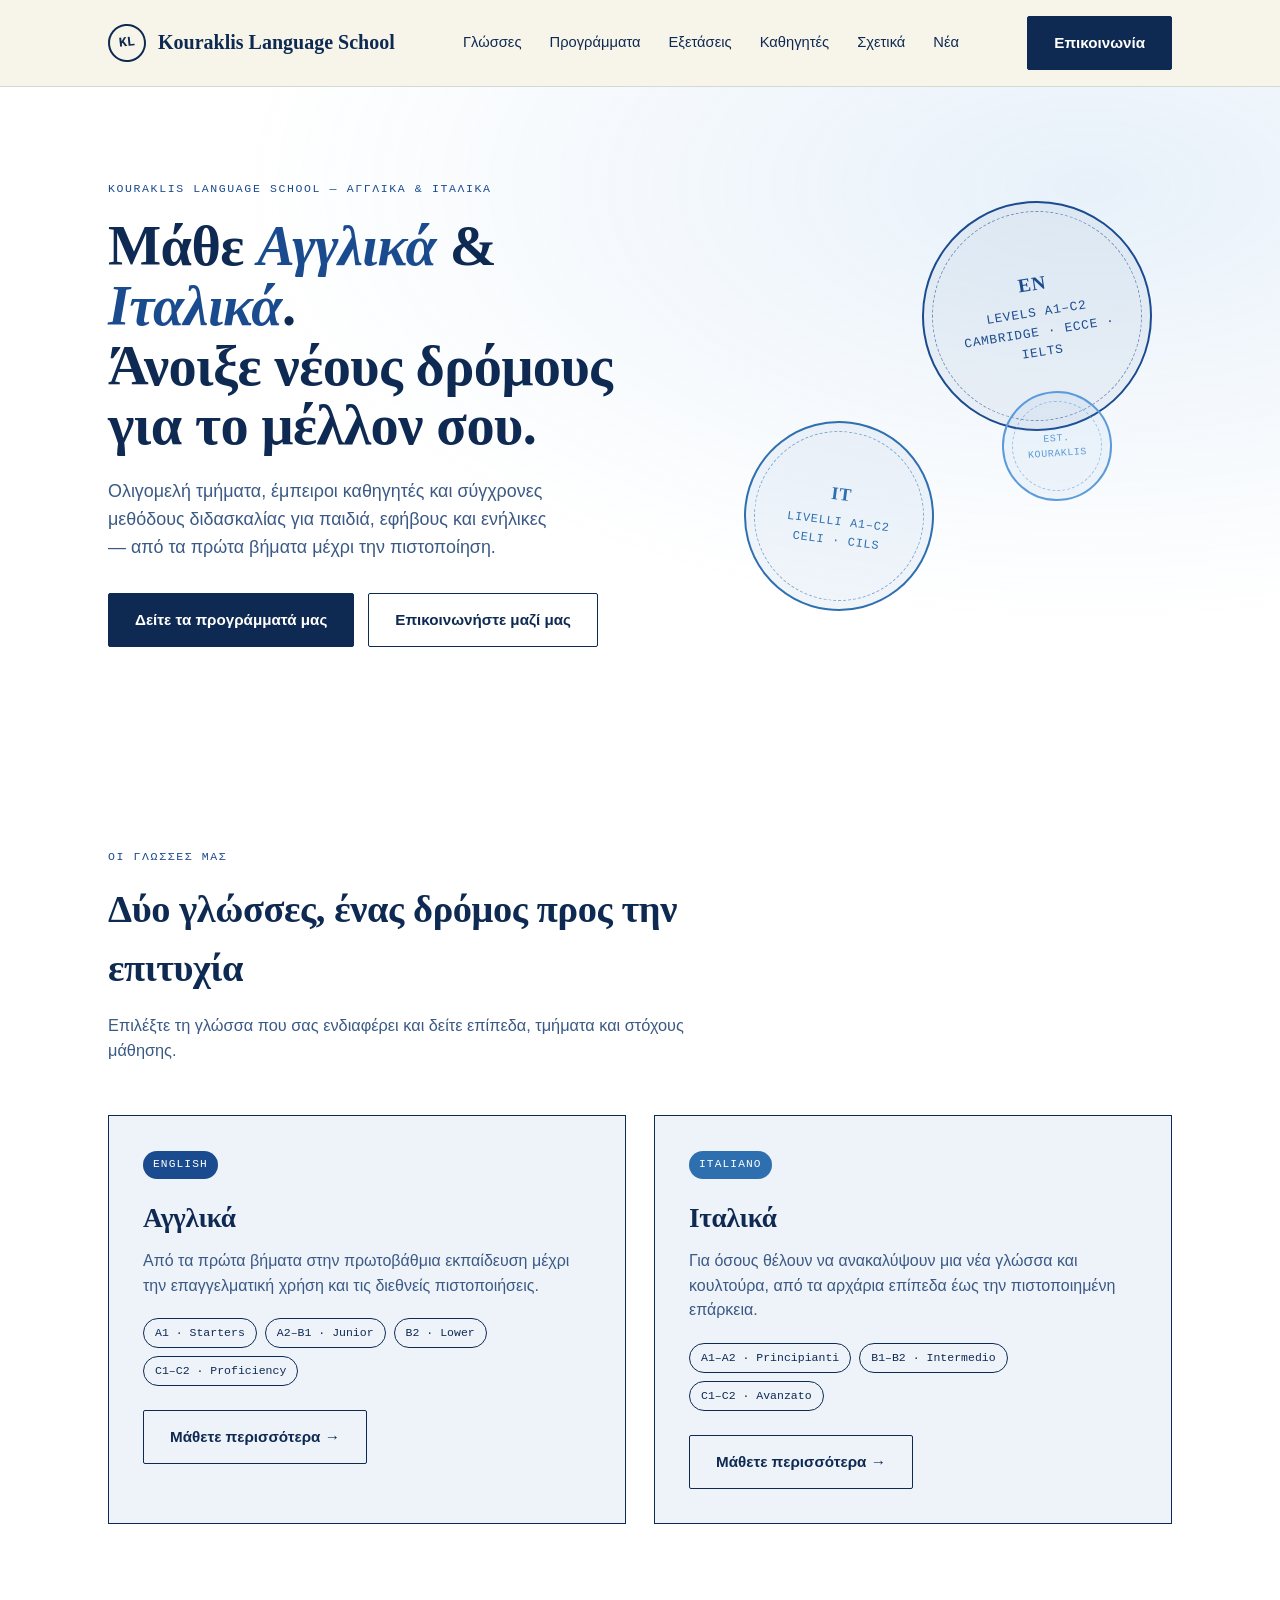
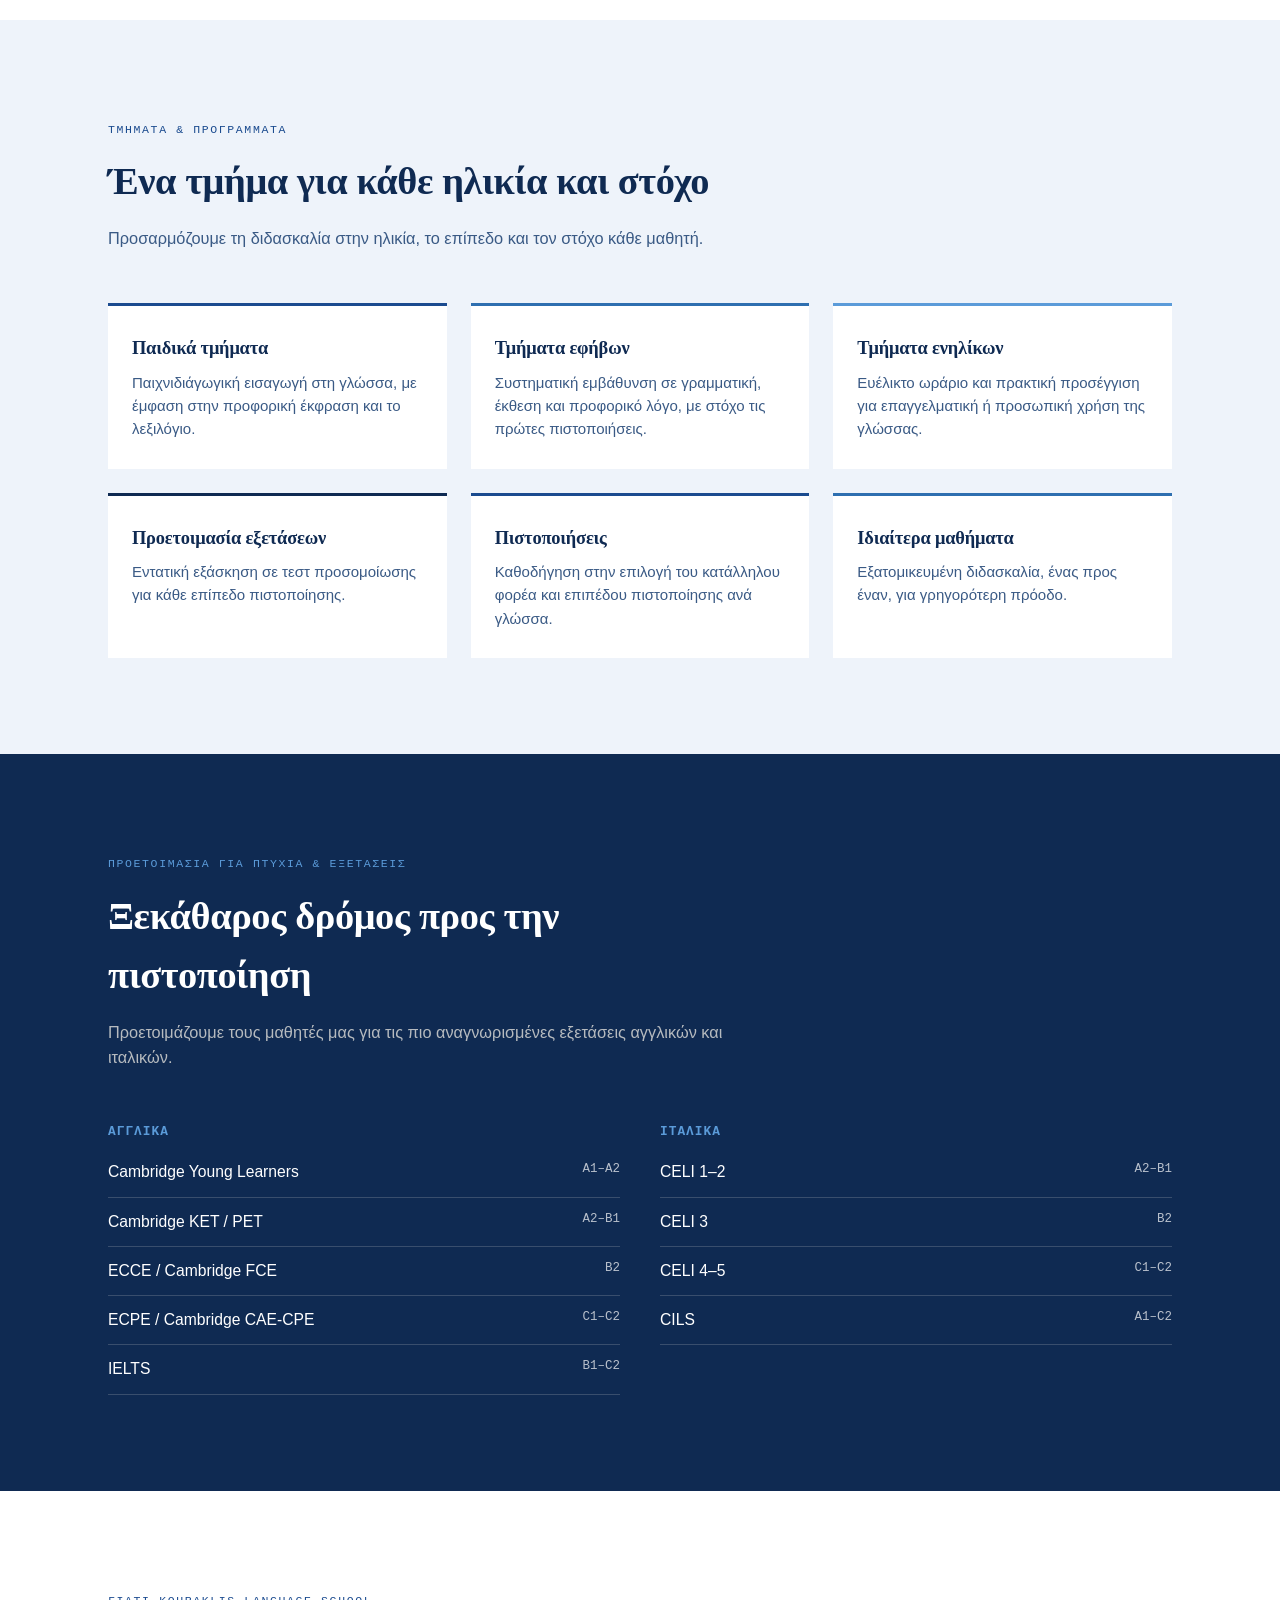
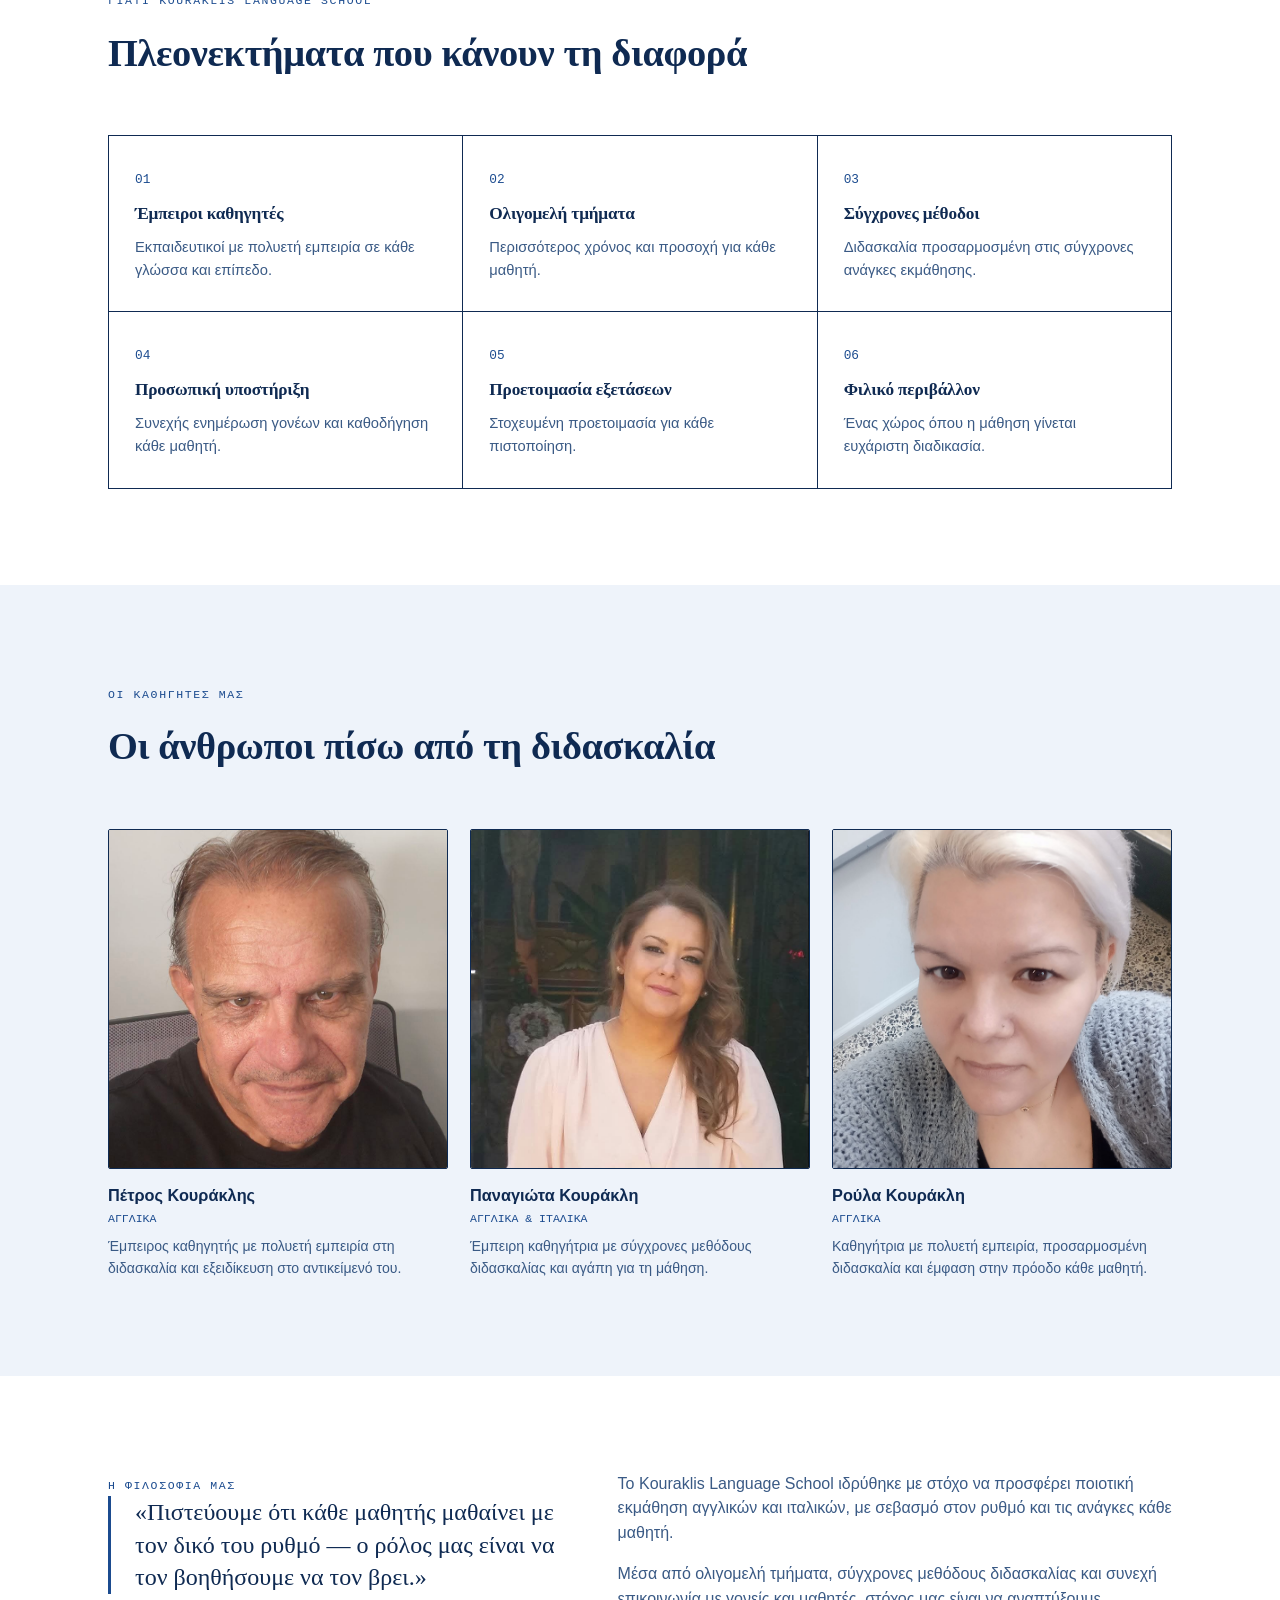
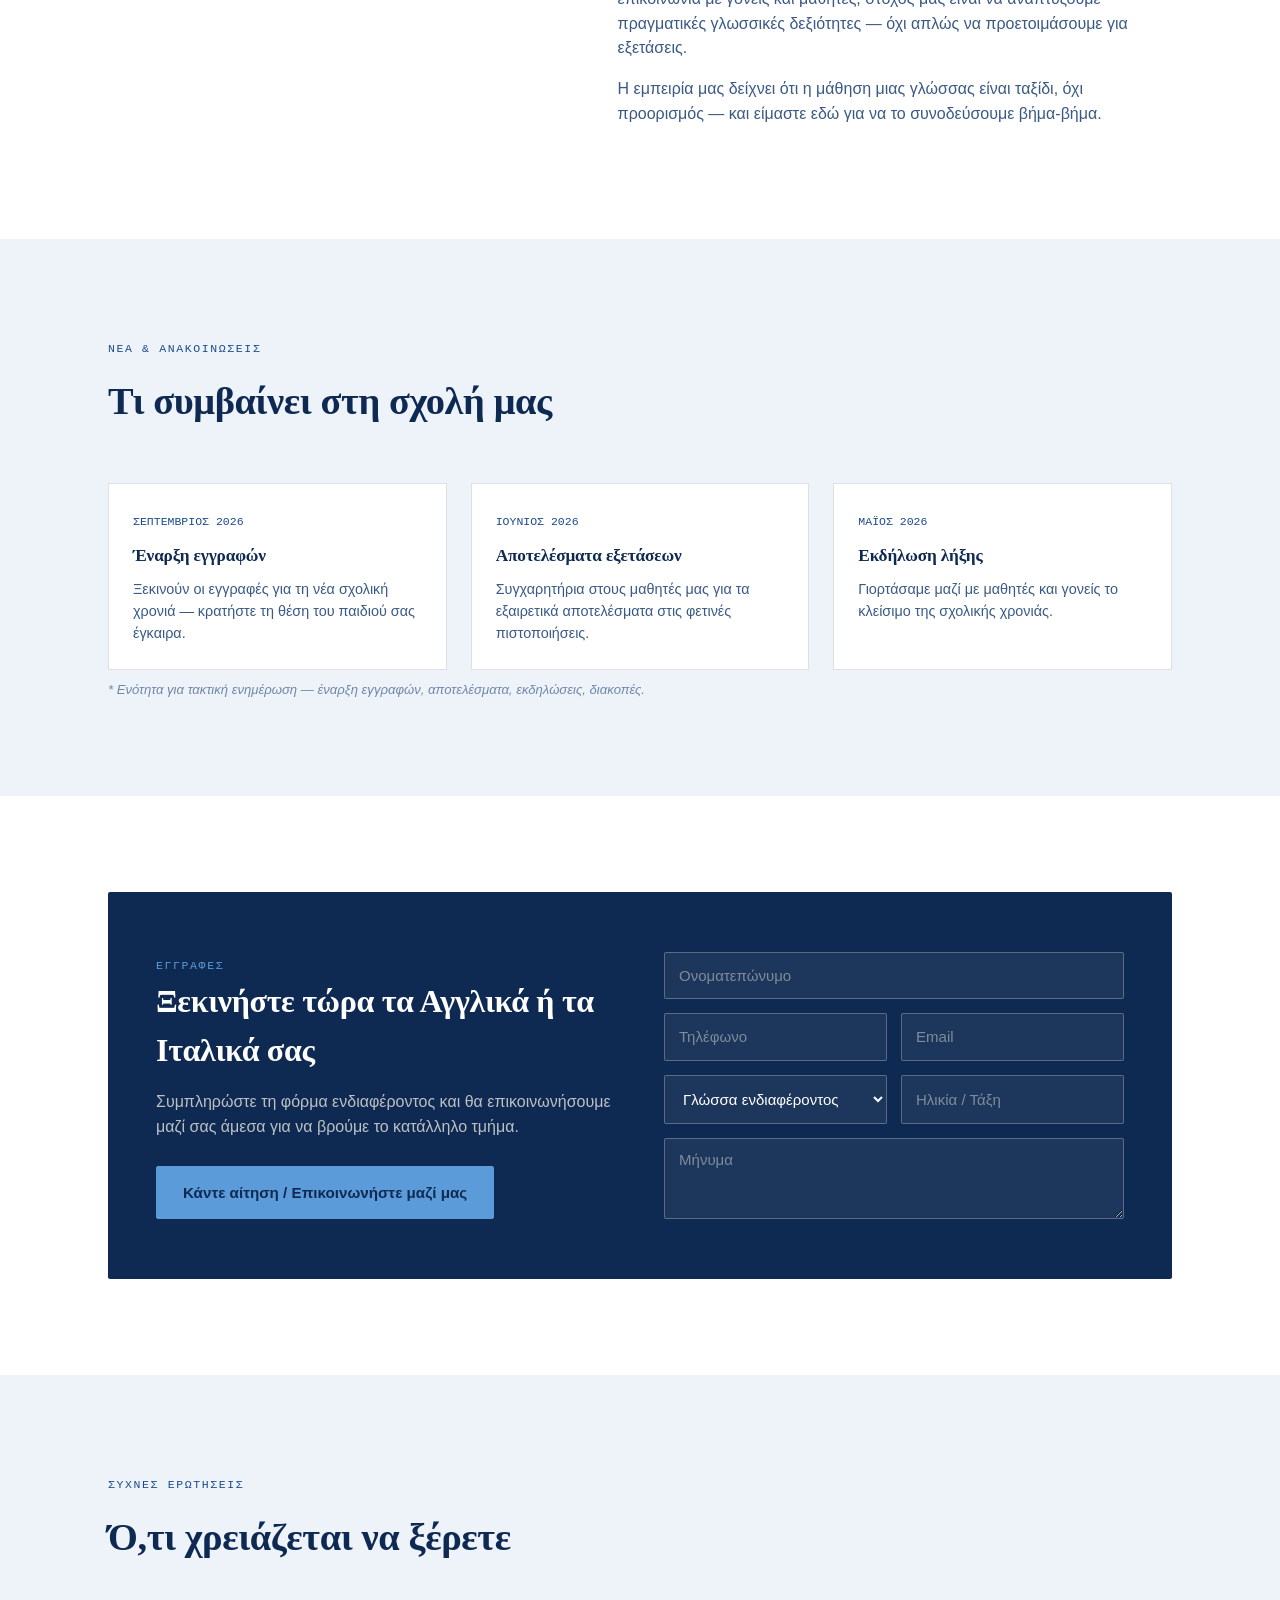
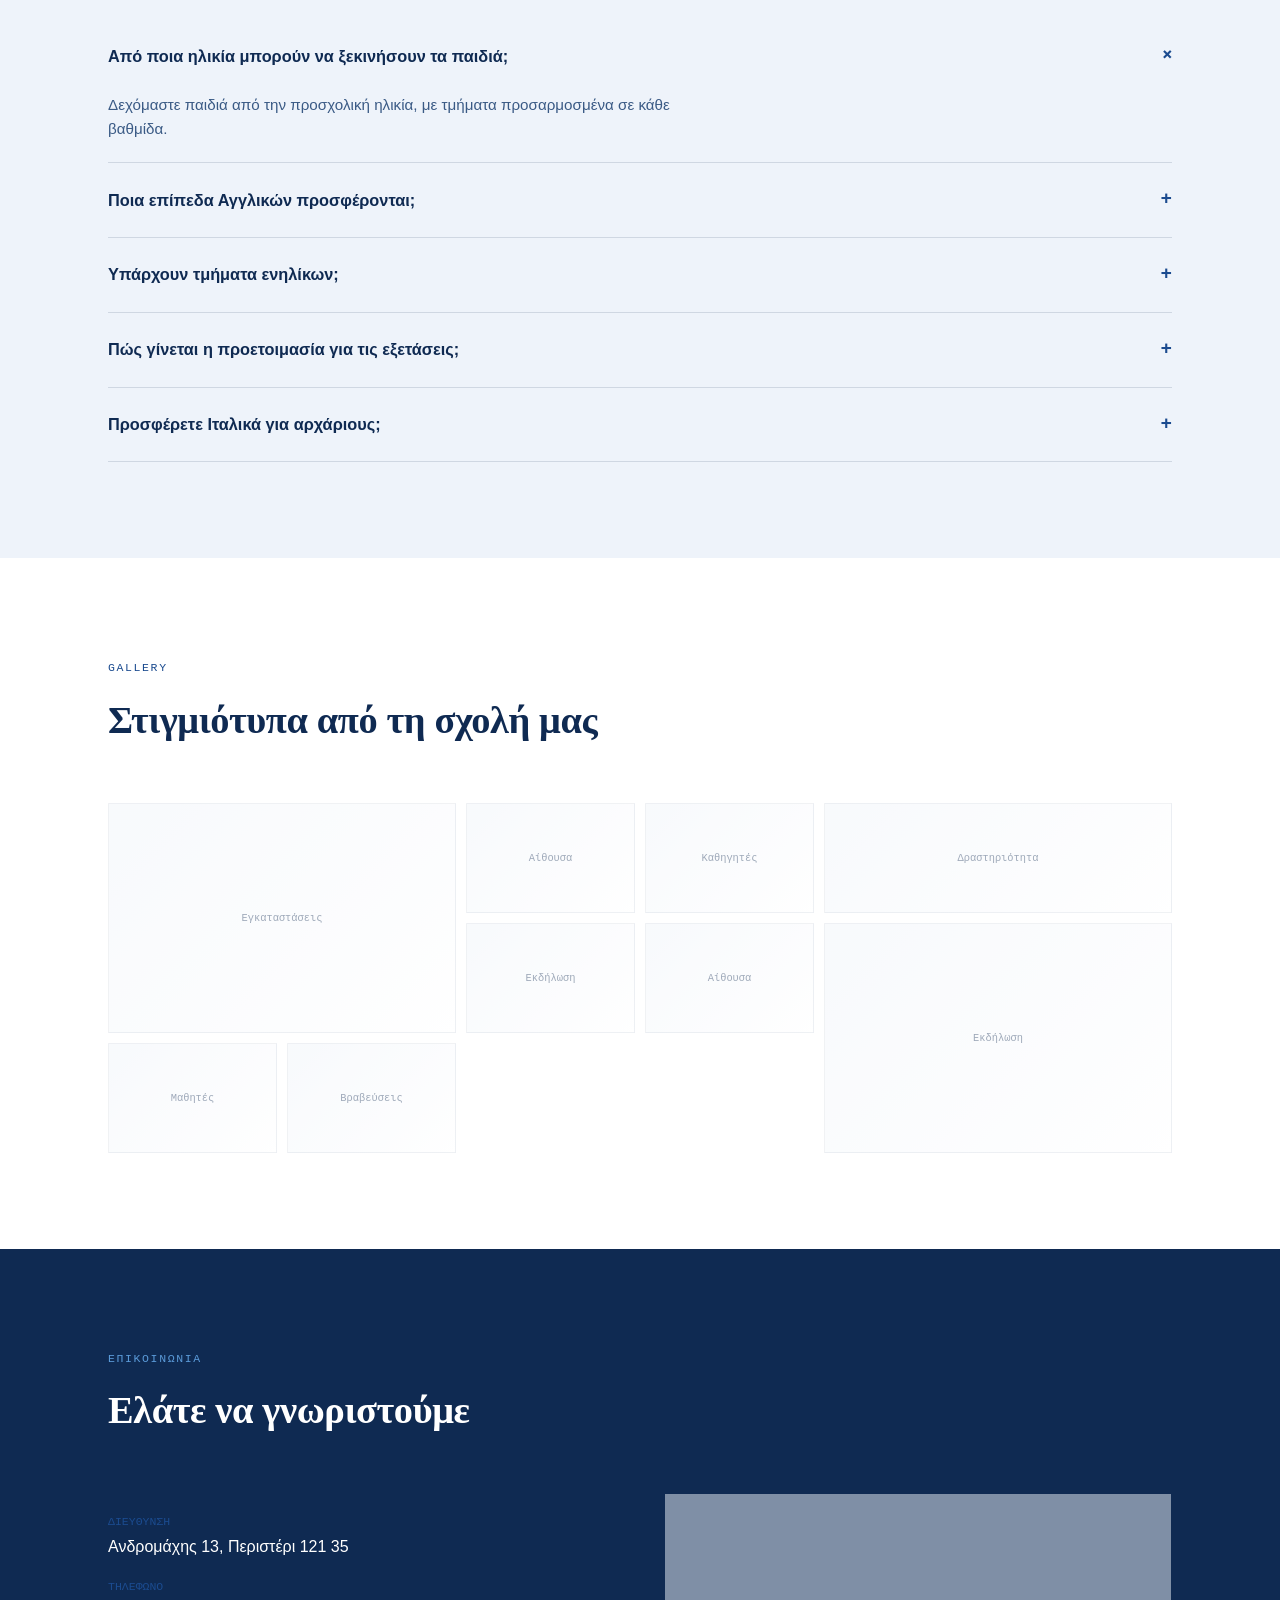
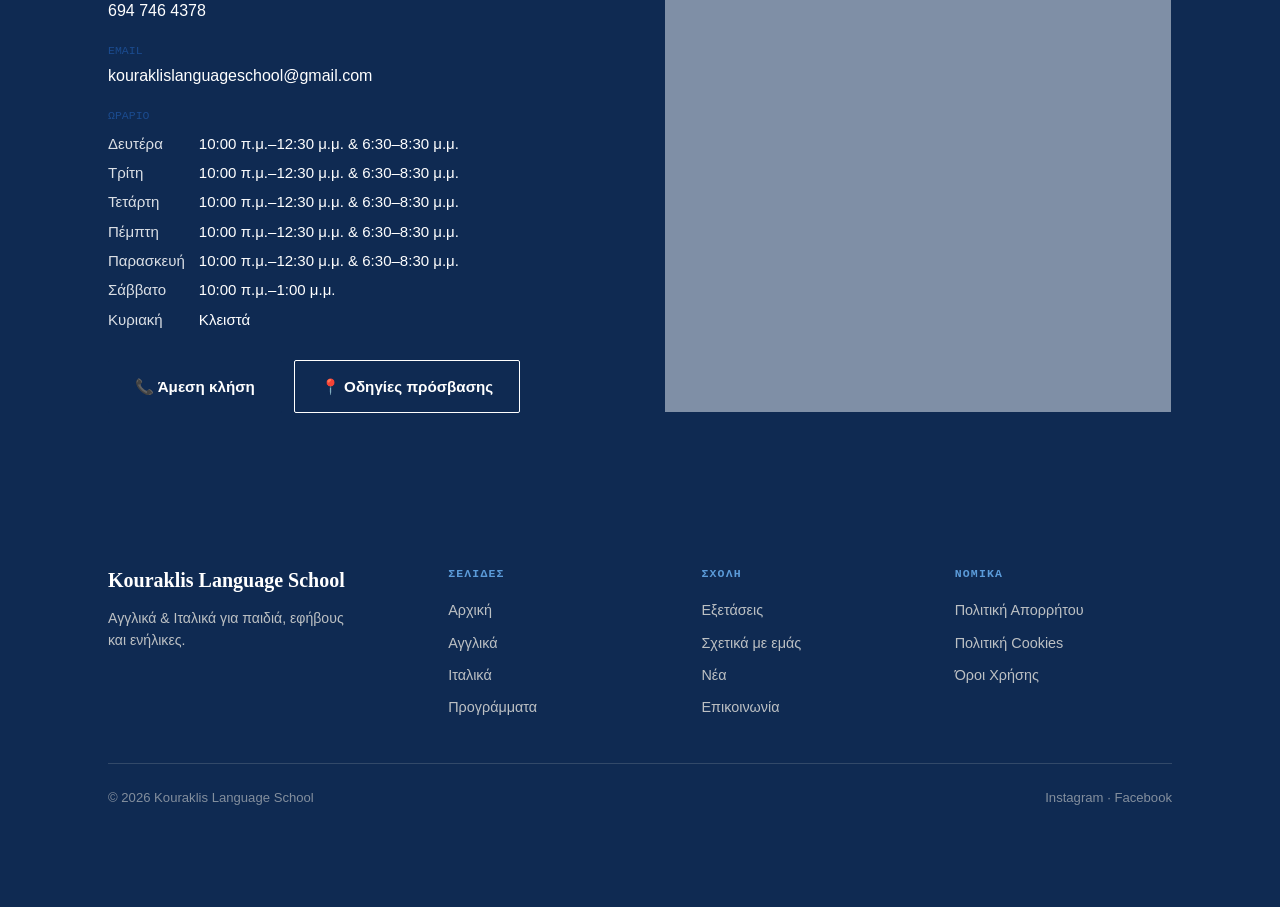
==== commit 3b6027c1: "Update index.html" ====
--- a/index.html
+++ b/index.html
@@ -98,8 +98,7 @@
       <div class="prog-card"><h3>Πιστοποιήσεις</h3><p>Καθοδήγηση στην επιλογή του κατάλληλου φορέα και επιπέδου πιστοποίησης ανά γλώσσα.</p></div>
       <div class="prog-card"><h3>Ιδιαίτερα μαθήματα</h3><p>Εξατομικευμένη διδασκαλία, ένας προς έναν, για γρηγορότερη πρόοδο.</p></div>
     </div>
-    <p class="note">* Τα παραπάνω τμήματα να επιβεβαιωθούν/προσαρμοστούν στα πραγματικά προγράμματα του φροντιστηρίου.</p>
-  </div>
+  
 </section>
 
 <section class="deep" id="exams">
@@ -130,8 +129,7 @@
         </ul>
       </div>
     </div>
-    <p class="note">* Να επιβεβαιωθούν οι πραγματικές πιστοποιήσεις που προετοιμάζει η σχολή.</p>
-  </div>
+ 
 </section>
 
 <section>
@@ -148,8 +146,7 @@
       <div class="why-item"><span class="num">05</span><h3>Προετοιμασία εξετάσεων</h3><p>Στοχευμένη προετοιμασία για κάθε πιστοποίηση.</p></div>
       <div class="why-item"><span class="num">06</span><h3>Φιλικό περιβάλλον</h3><p>Ένας χώρος όπου η μάθηση γίνεται ευχάριστη διαδικασία.</p></div>
     </div>
-    <p class="note">* Να διατηρηθούν μόνο τα πλεονεκτήματα που ισχύουν πραγματικά για τη σχολή.</p>
-  </div>
+  
 </section>
 
 <section id="teachers" style="background:var(--parchment-deep);">
@@ -175,8 +172,7 @@
       <p>Το Kouraklis Language School ιδρύθηκε με στόχο να προσφέρει ποιοτική εκμάθηση αγγλικών και ιταλικών, με σεβασμό στον ρυθμό και τις ανάγκες κάθε μαθητή.</p>
       <p>Μέσα από ολιγομελή τμήματα, σύγχρονες μεθόδους διδασκαλίας και συνεχή επικοινωνία με γονείς και μαθητές, στόχος μας είναι να αναπτύξουμε πραγματικές γλωσσικές δεξιότητες — όχι απλώς να προετοιμάσουμε για εξετάσεις.</p>
       <p>Η εμπειρία μας δείχνει ότι η μάθηση μιας γλώσσας είναι ταξίδι, όχι προορισμός — και είμαστε εδώ για να το συνοδεύσουμε βήμα-βήμα.</p>
-      <p class="note">* Το κείμενο να αντικατασταθεί με την πραγματική ιστορία και φιλοσοφία της σχολής.</p>
-    </div>
+     
   </div>
 </section>
 
@@ -247,9 +243,8 @@
         <div class="faq-q">Προσφέρετε Ιταλικά για αρχάριους; <span class="plus">+</span></div>
         <div class="faq-a"><p>Φυσικά — τα τμήματα Ιταλικών ξεκινούν από το επίπεδο Α1, χωρίς προαπαιτούμενες γνώσεις.</p></div>
       </div>
-    </div>
-    <p class="note">* Οι ερωτήσεις να αντικατασταθούν/συμπληρωθούν με όσες πραγματικά δέχεται συχνά η σχολή.</p>
-  </div>
+ 
+
 </section>
 
 <section id="gallery">
@@ -263,8 +258,7 @@
       <div>Δραστηριότητα</div><div>Εκδήλωση</div><div>Αίθουσα</div>
       <div>Εκδήλωση</div><div>Μαθητές</div><div>Βραβεύσεις</div>
     </div>
-    <p class="note">* Θέση για πραγματικές φωτογραφίες της σχολής (όχι stock).</p>
-  </div>
+
 </section>
 
 <section id="contact" class="deep">
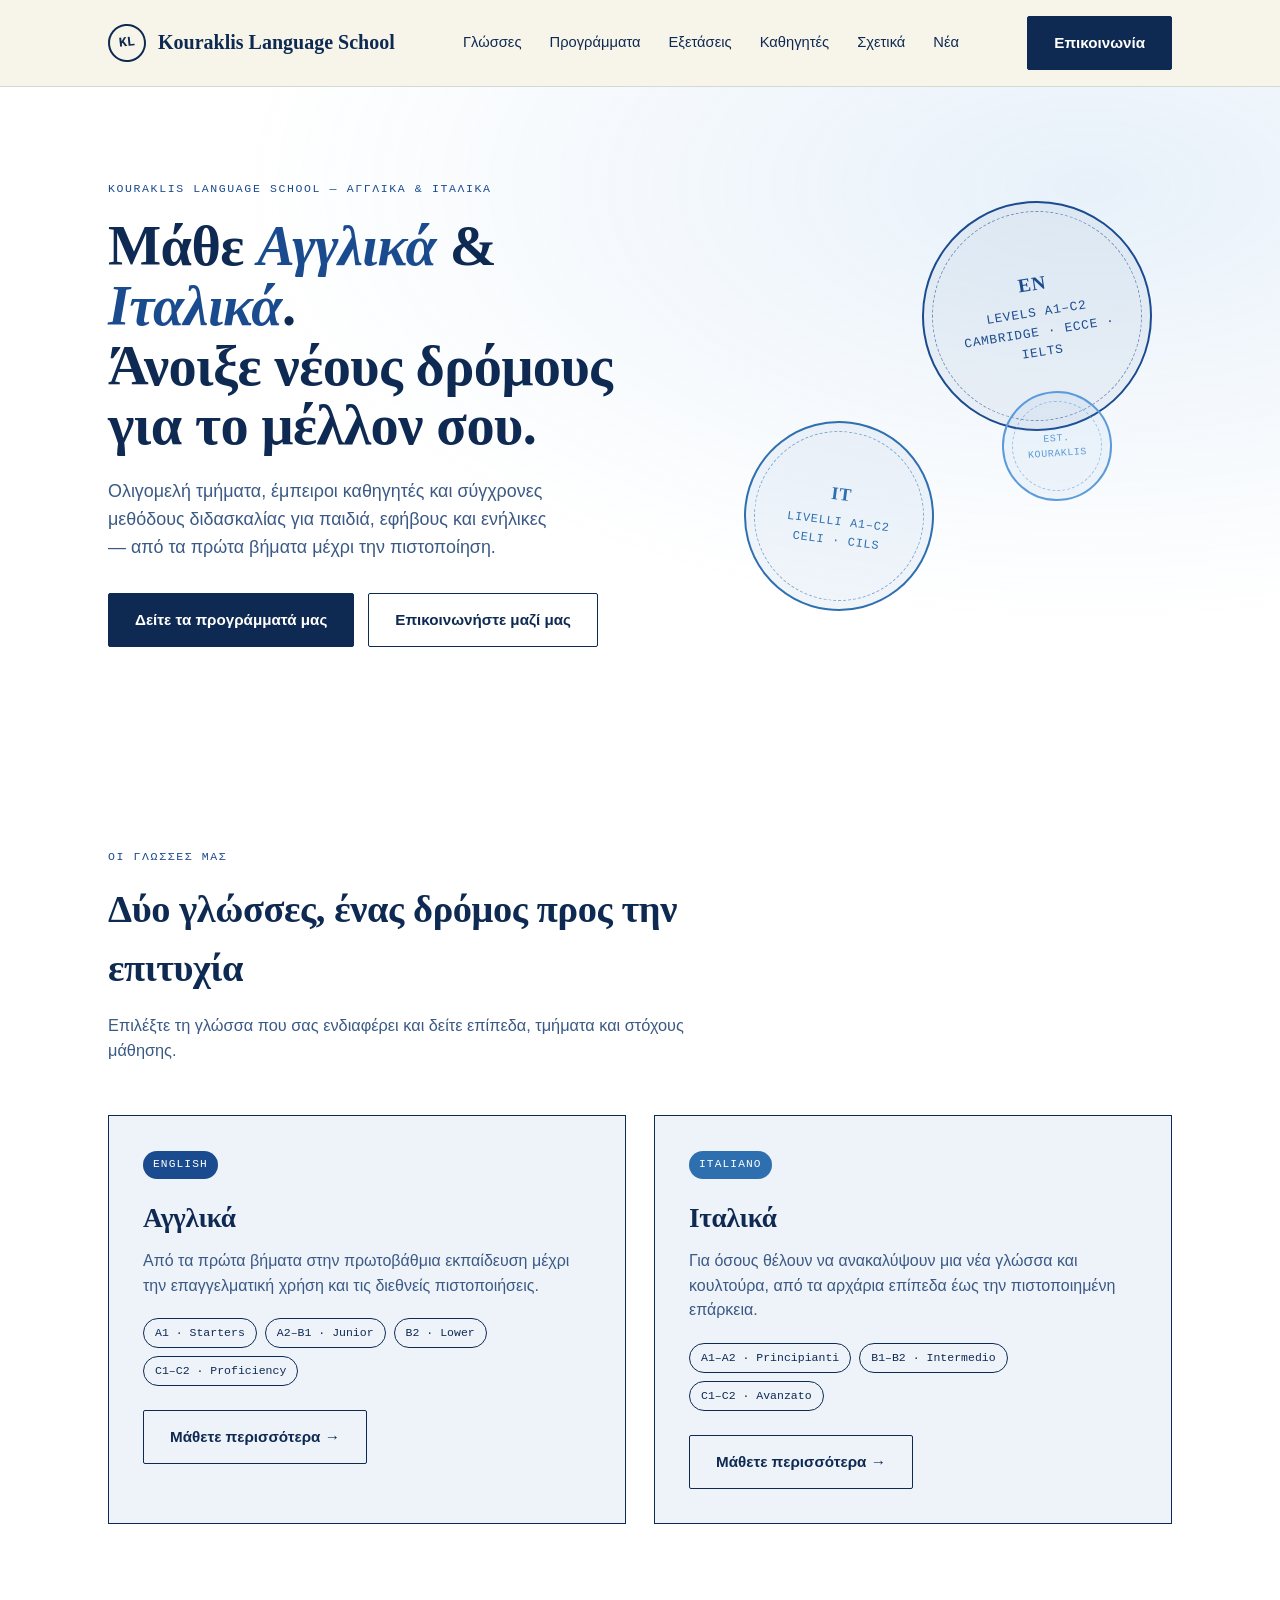
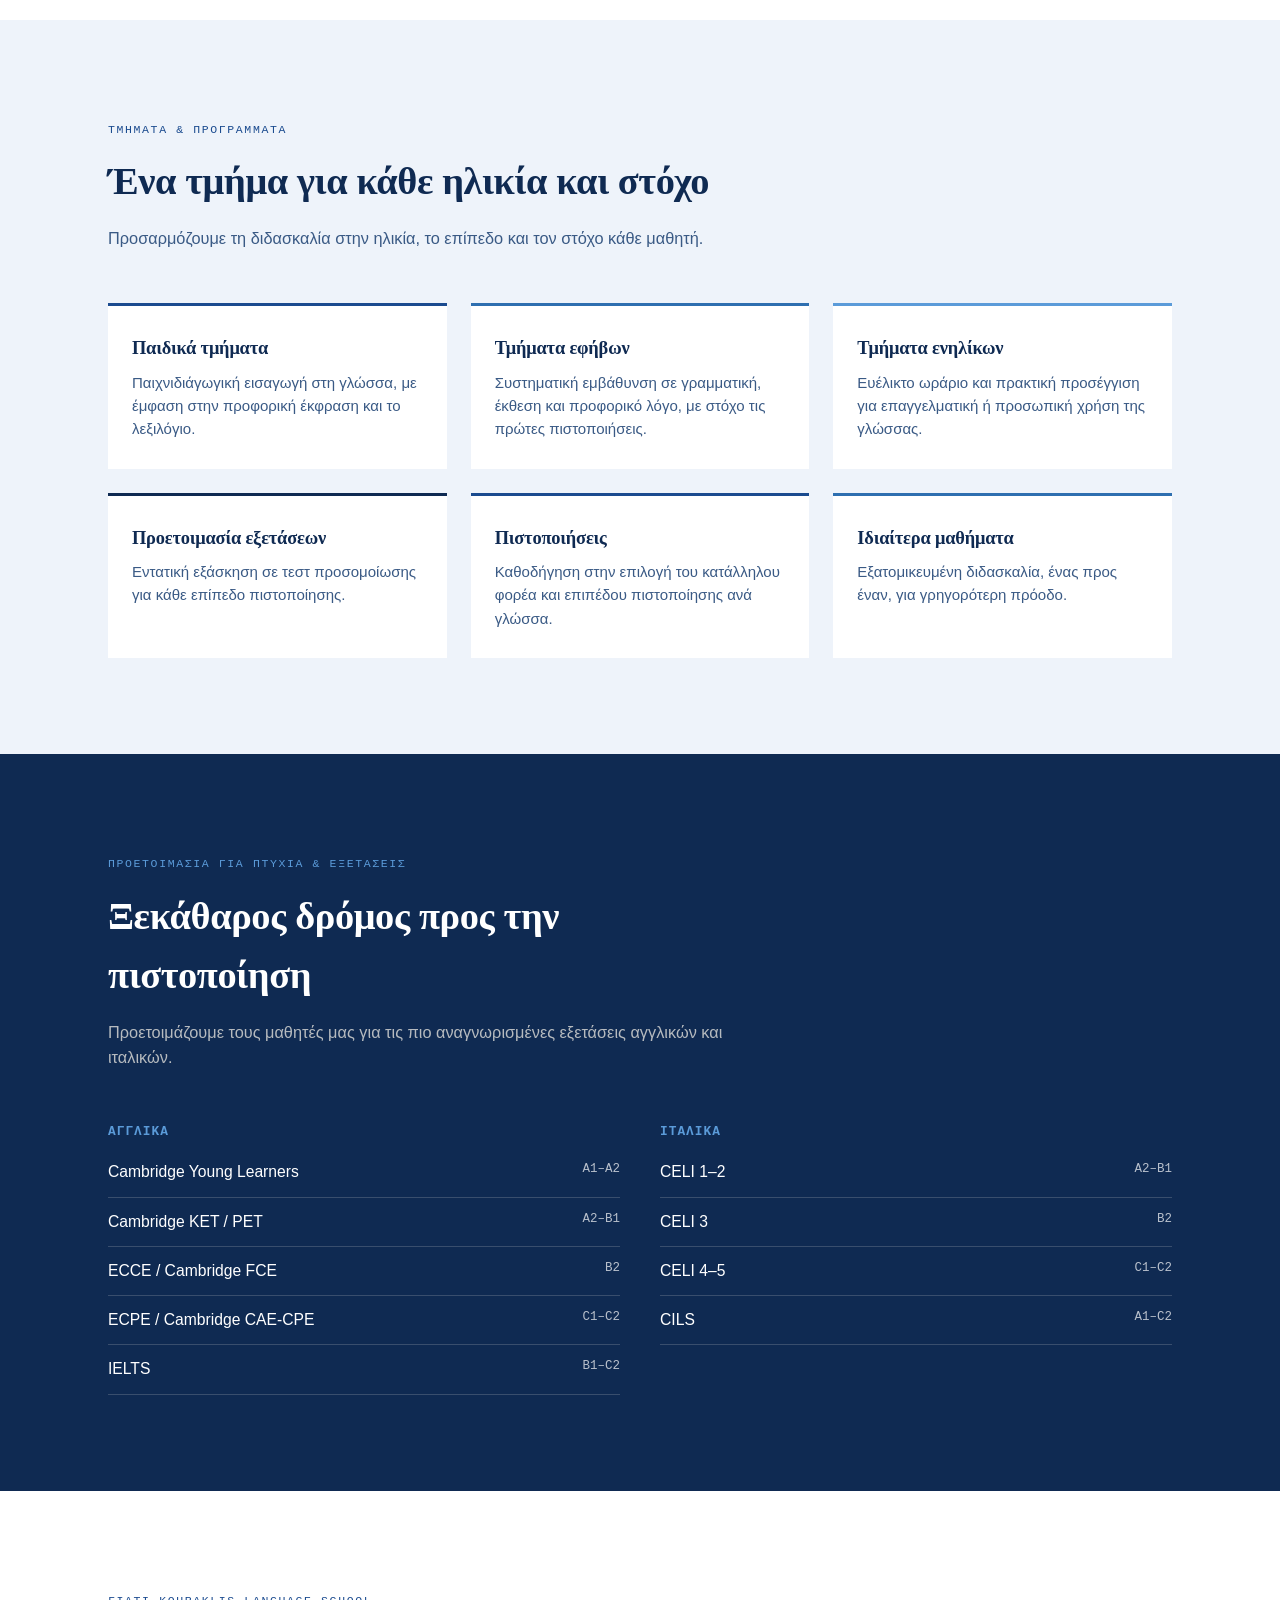
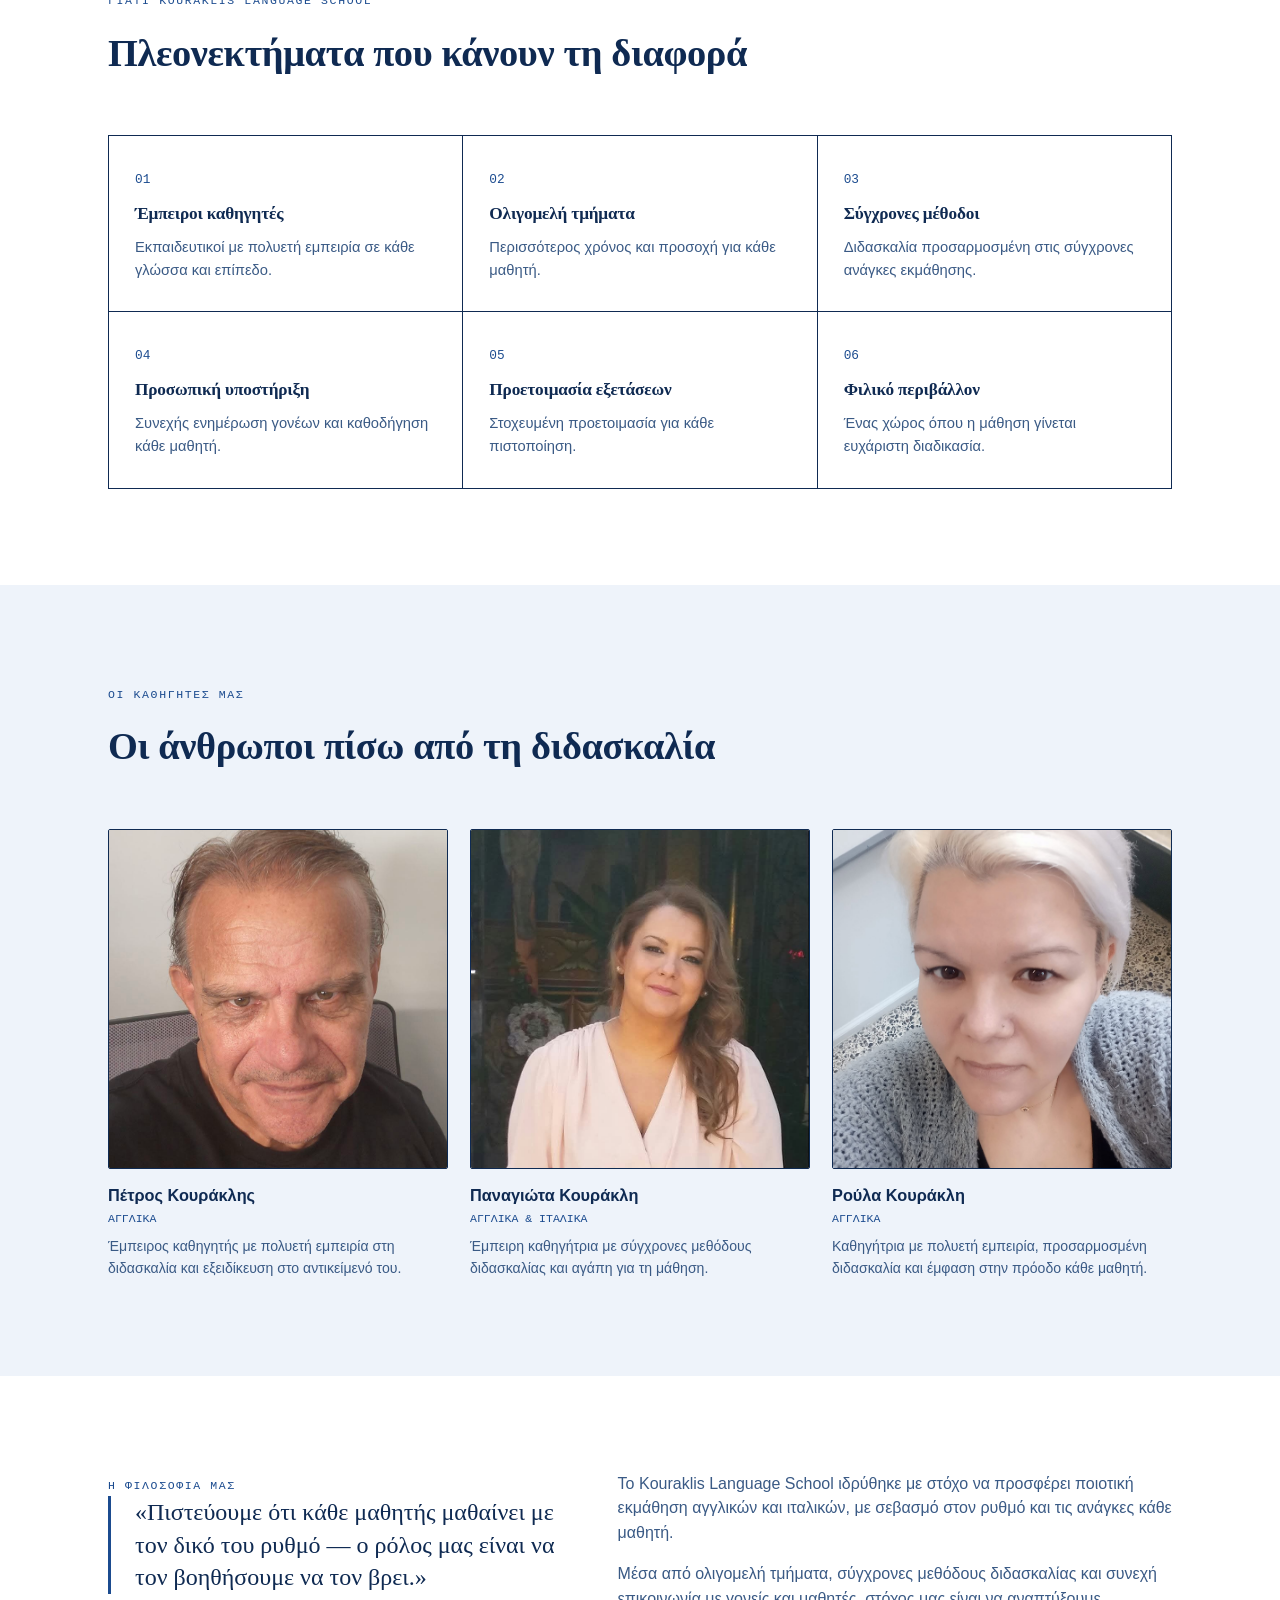
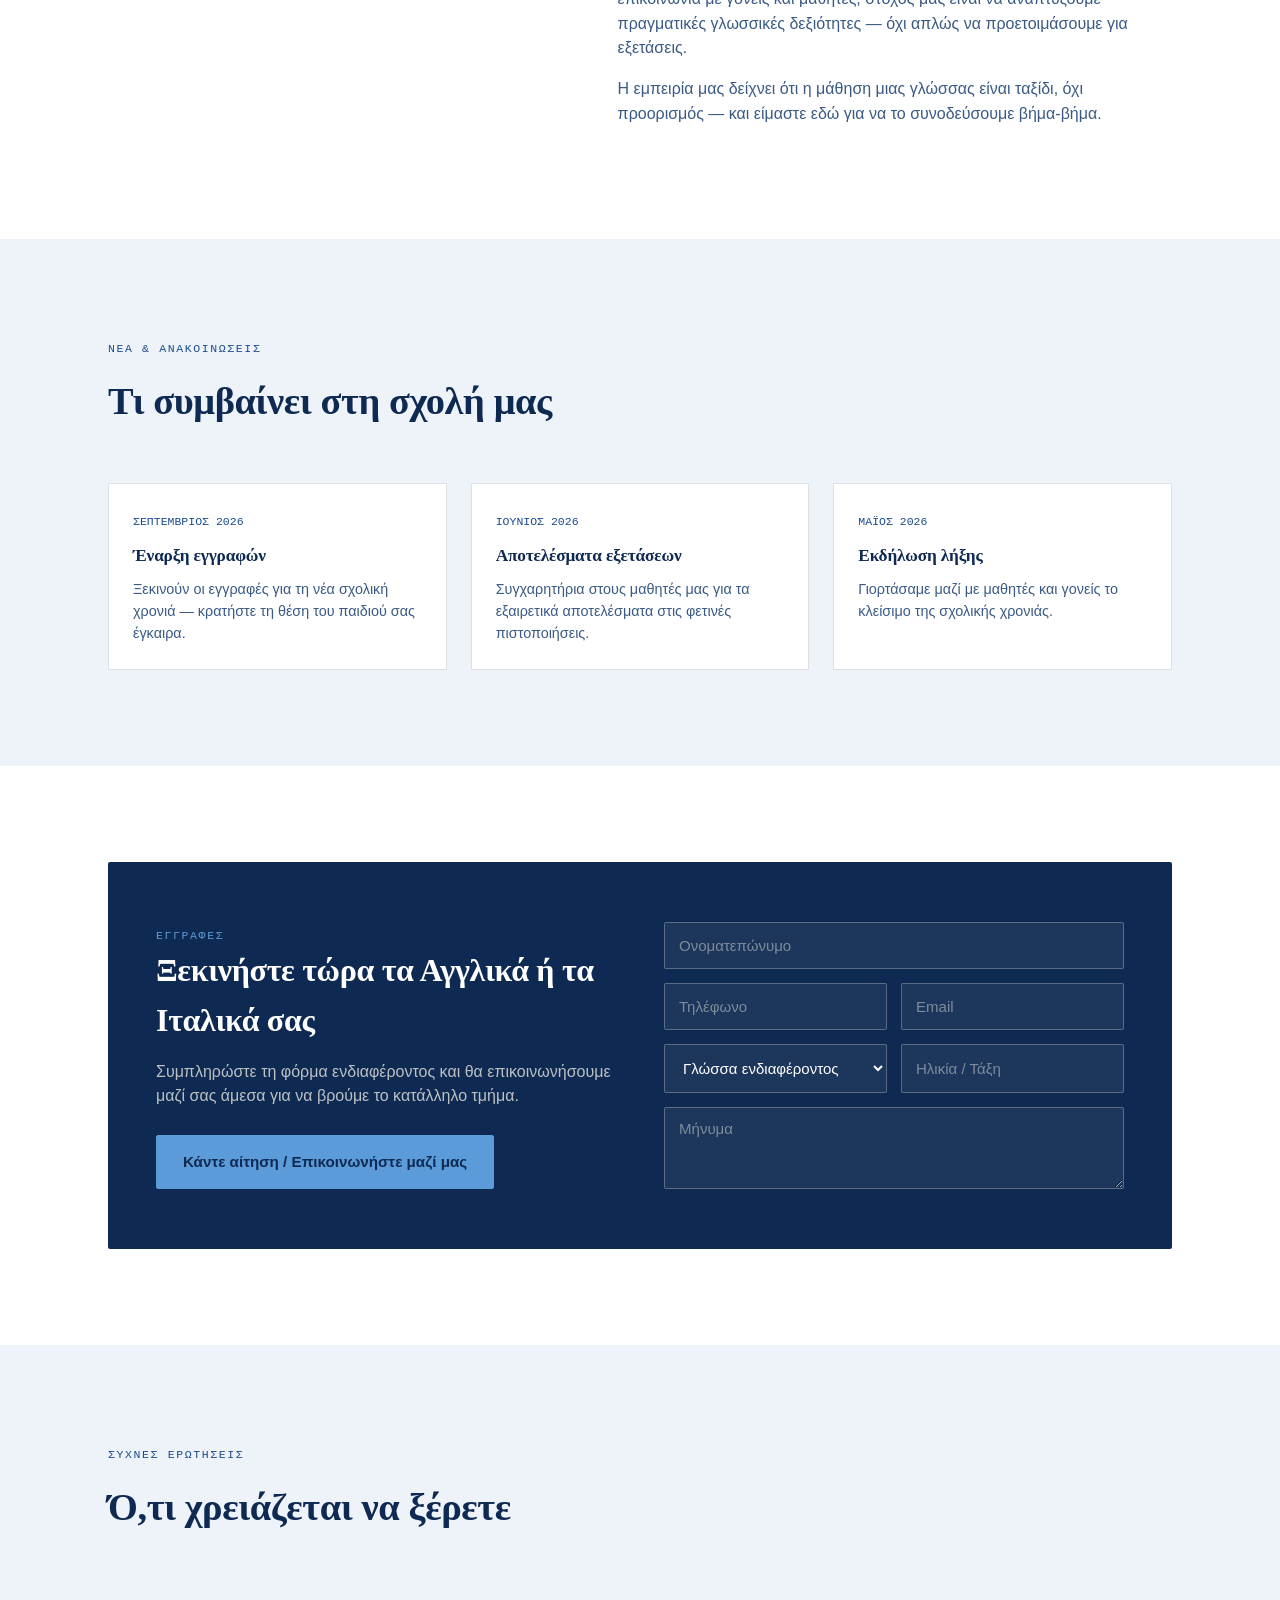
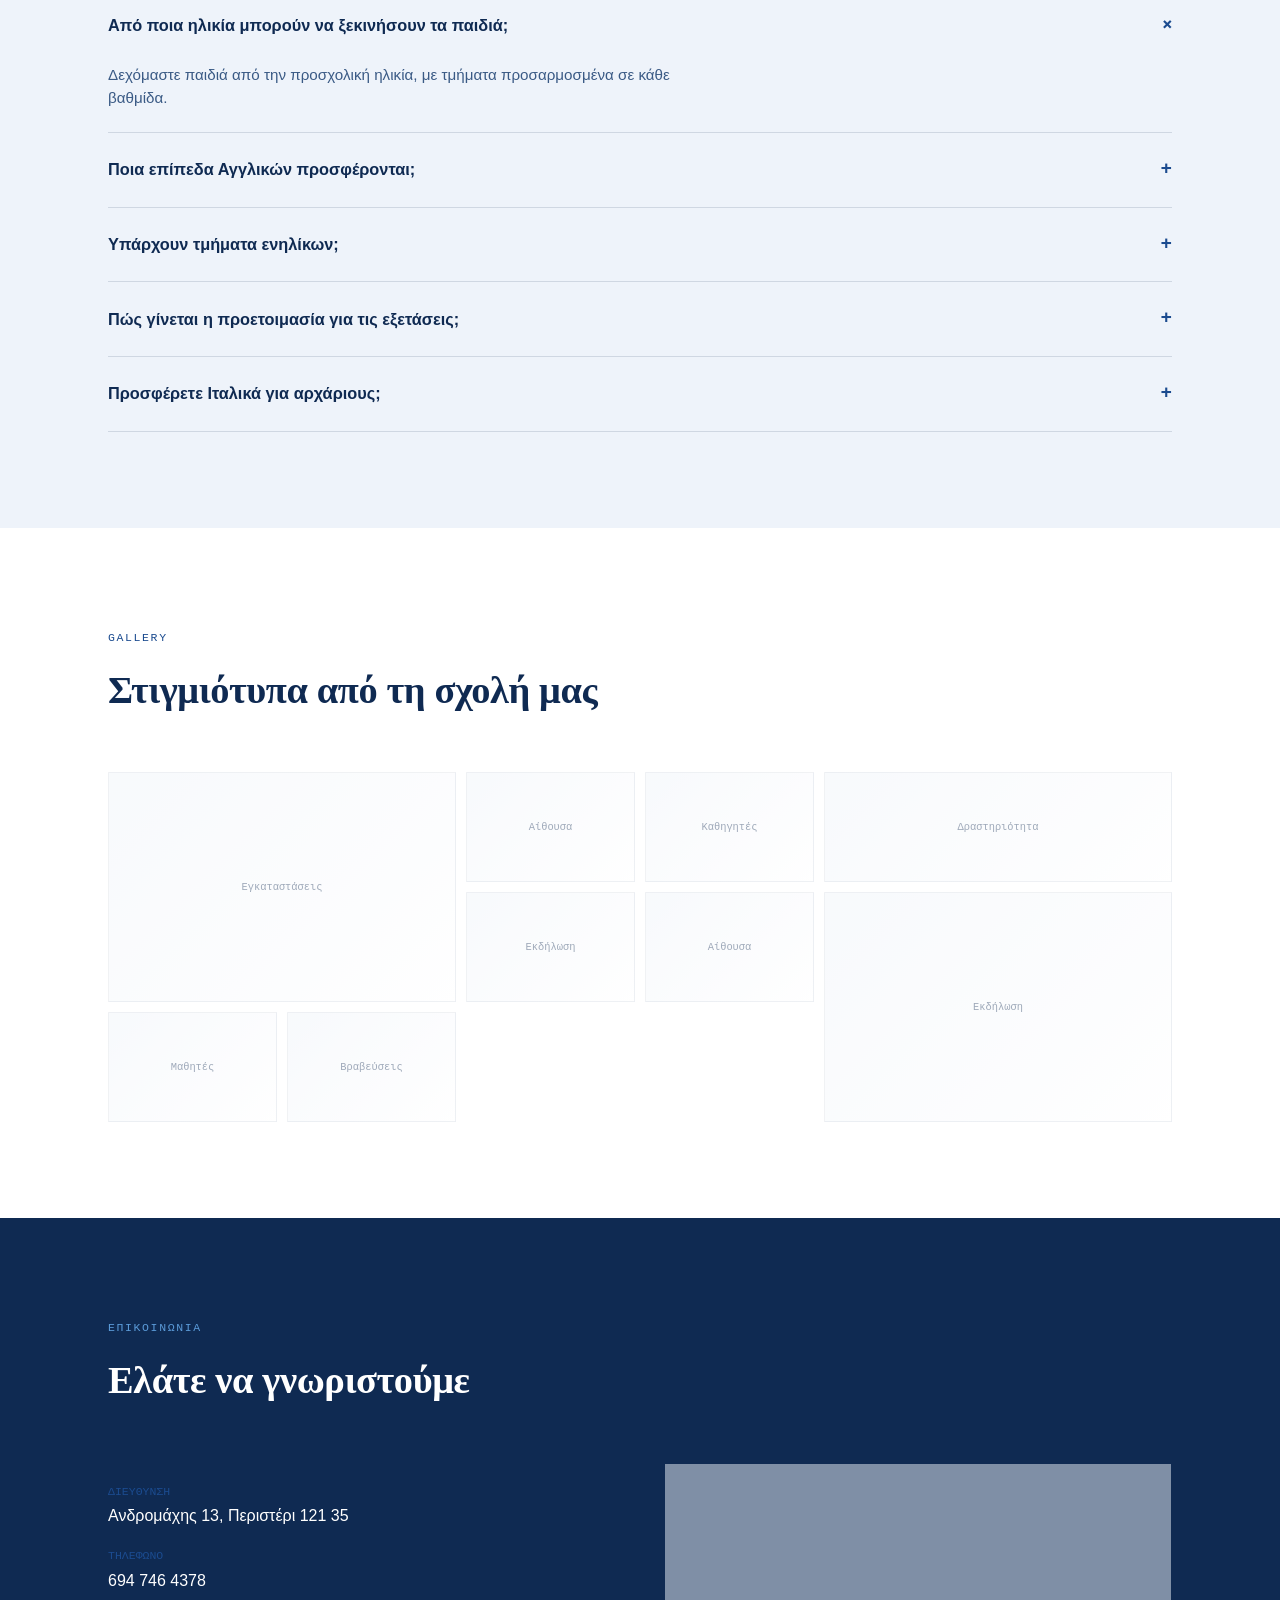
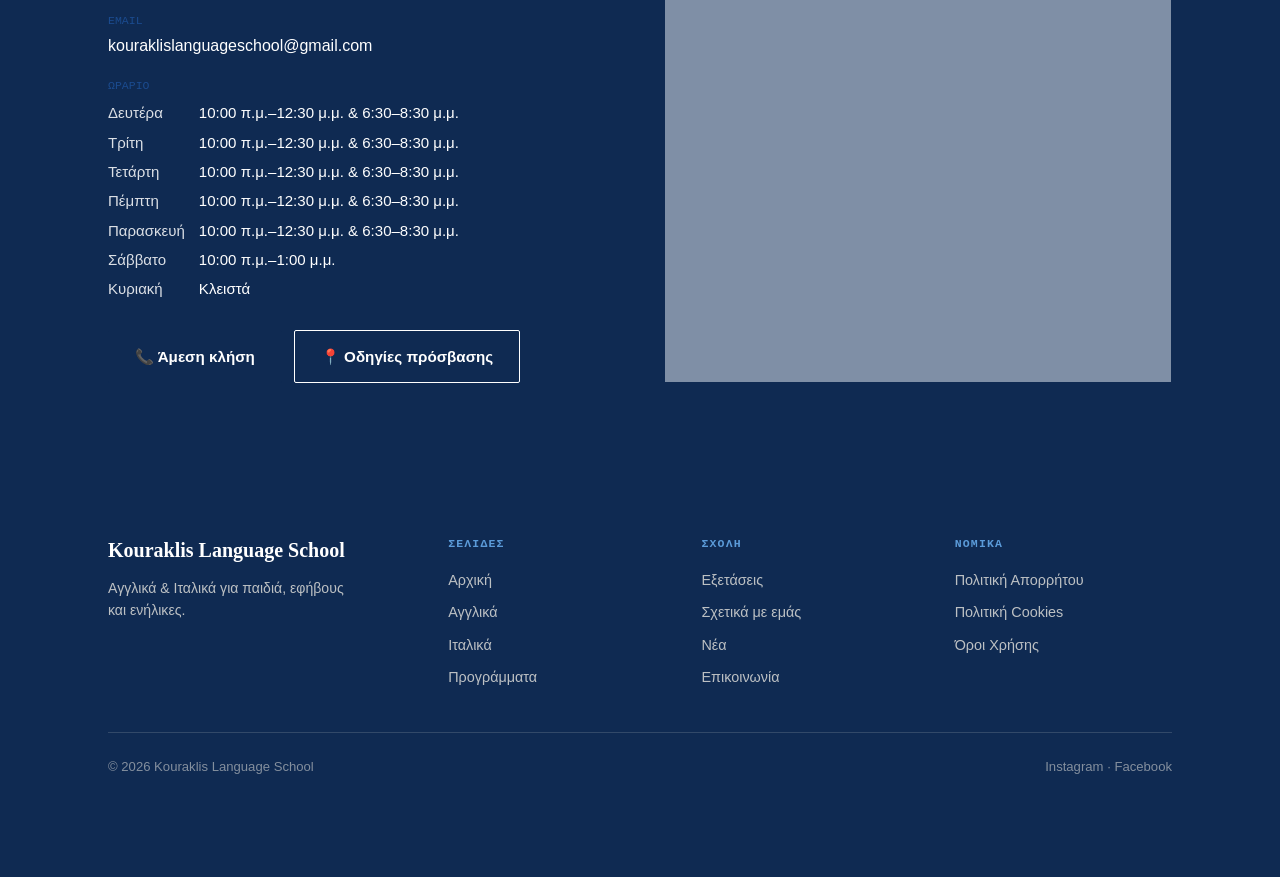
==== commit 8d374451: "Update index.html" ====
--- a/index.html
+++ b/index.html
@@ -187,8 +187,7 @@
       <div class="news-card"><span class="news-date">Ιούνιος 2026</span><h3>Αποτελέσματα εξετάσεων</h3><p>Συγχαρητήρια στους μαθητές μας για τα εξαιρετικά αποτελέσματα στις φετινές πιστοποιήσεις.</p></div>
       <div class="news-card"><span class="news-date">Μάιος 2026</span><h3>Εκδήλωση λήξης</h3><p>Γιορτάσαμε μαζί με μαθητές και γονείς το κλείσιμο της σχολικής χρονιάς.</p></div>
     </div>
-    <p class="note">* Ενότητα για τακτική ενημέρωση — έναρξη εγγραφών, αποτελέσματα, εκδηλώσεις, διακοπές.</p>
-  </div>
+
 </section>
 
 <section id="enroll">
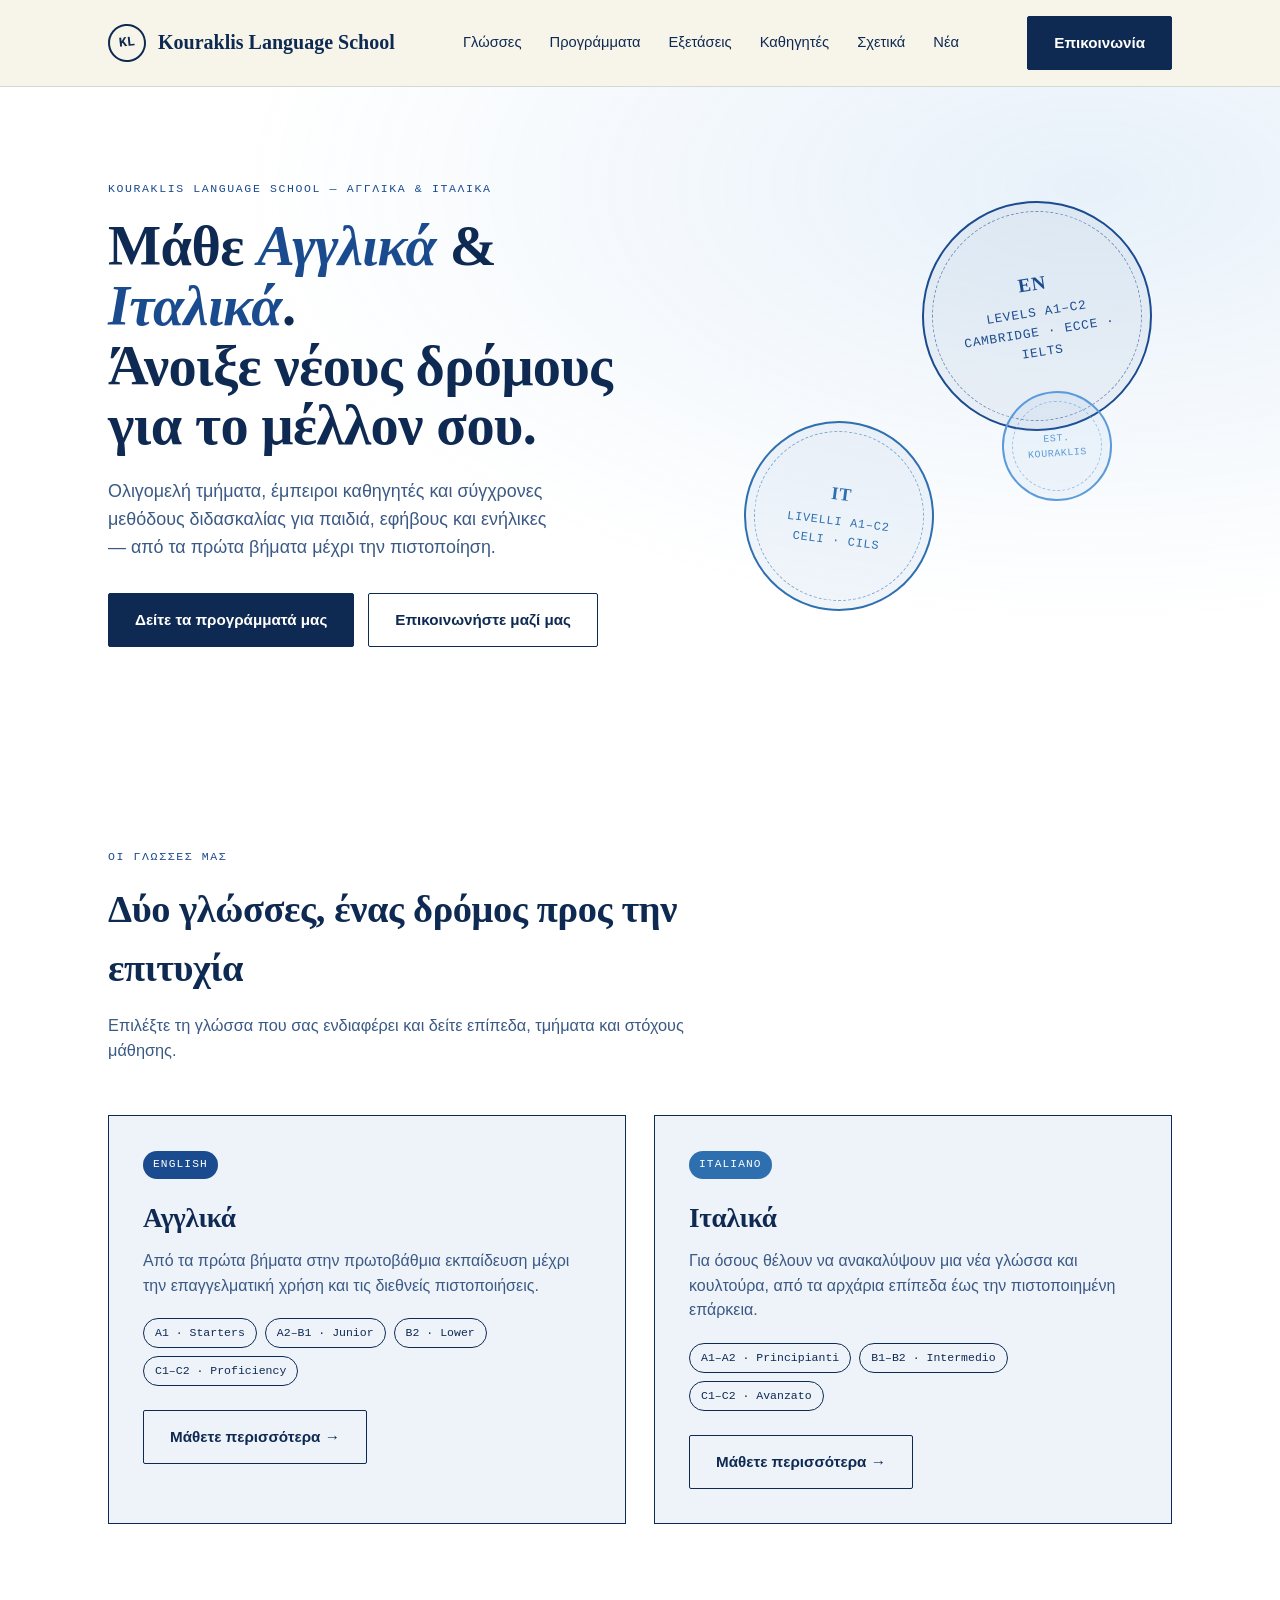
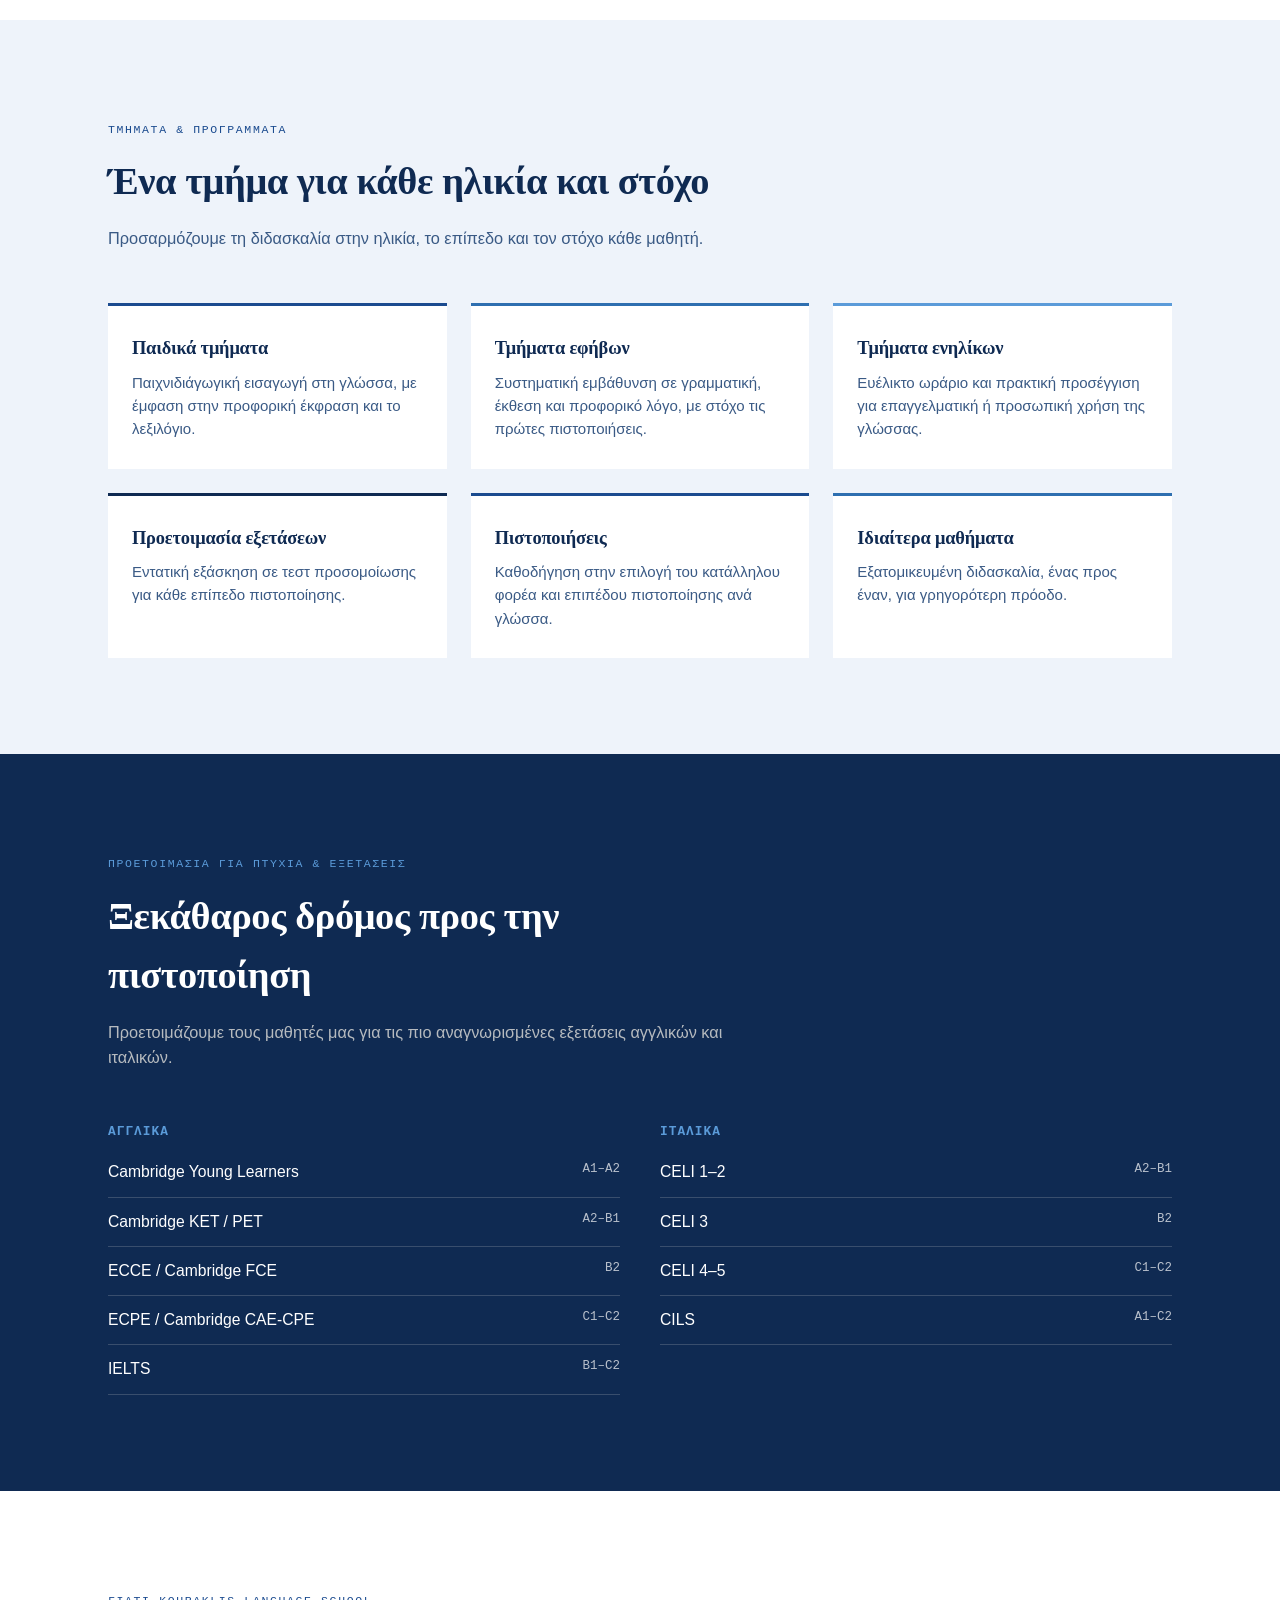
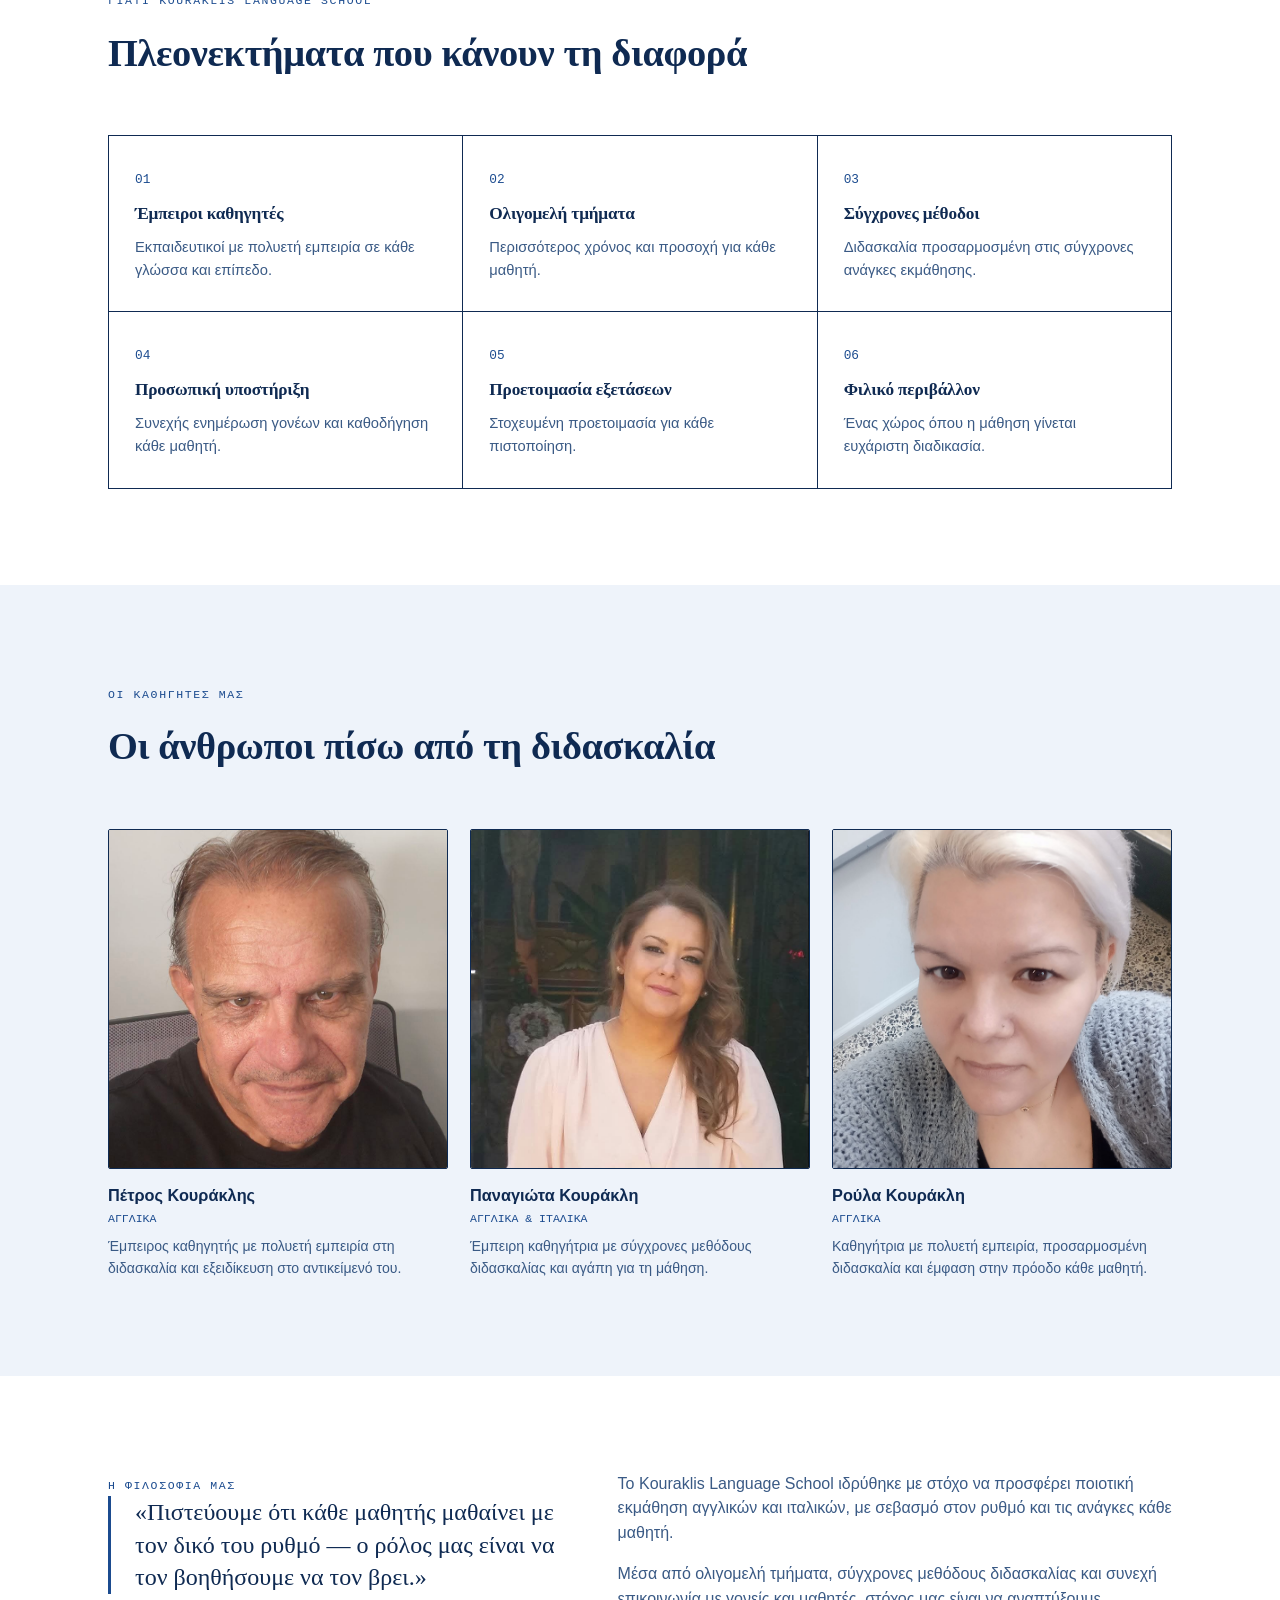
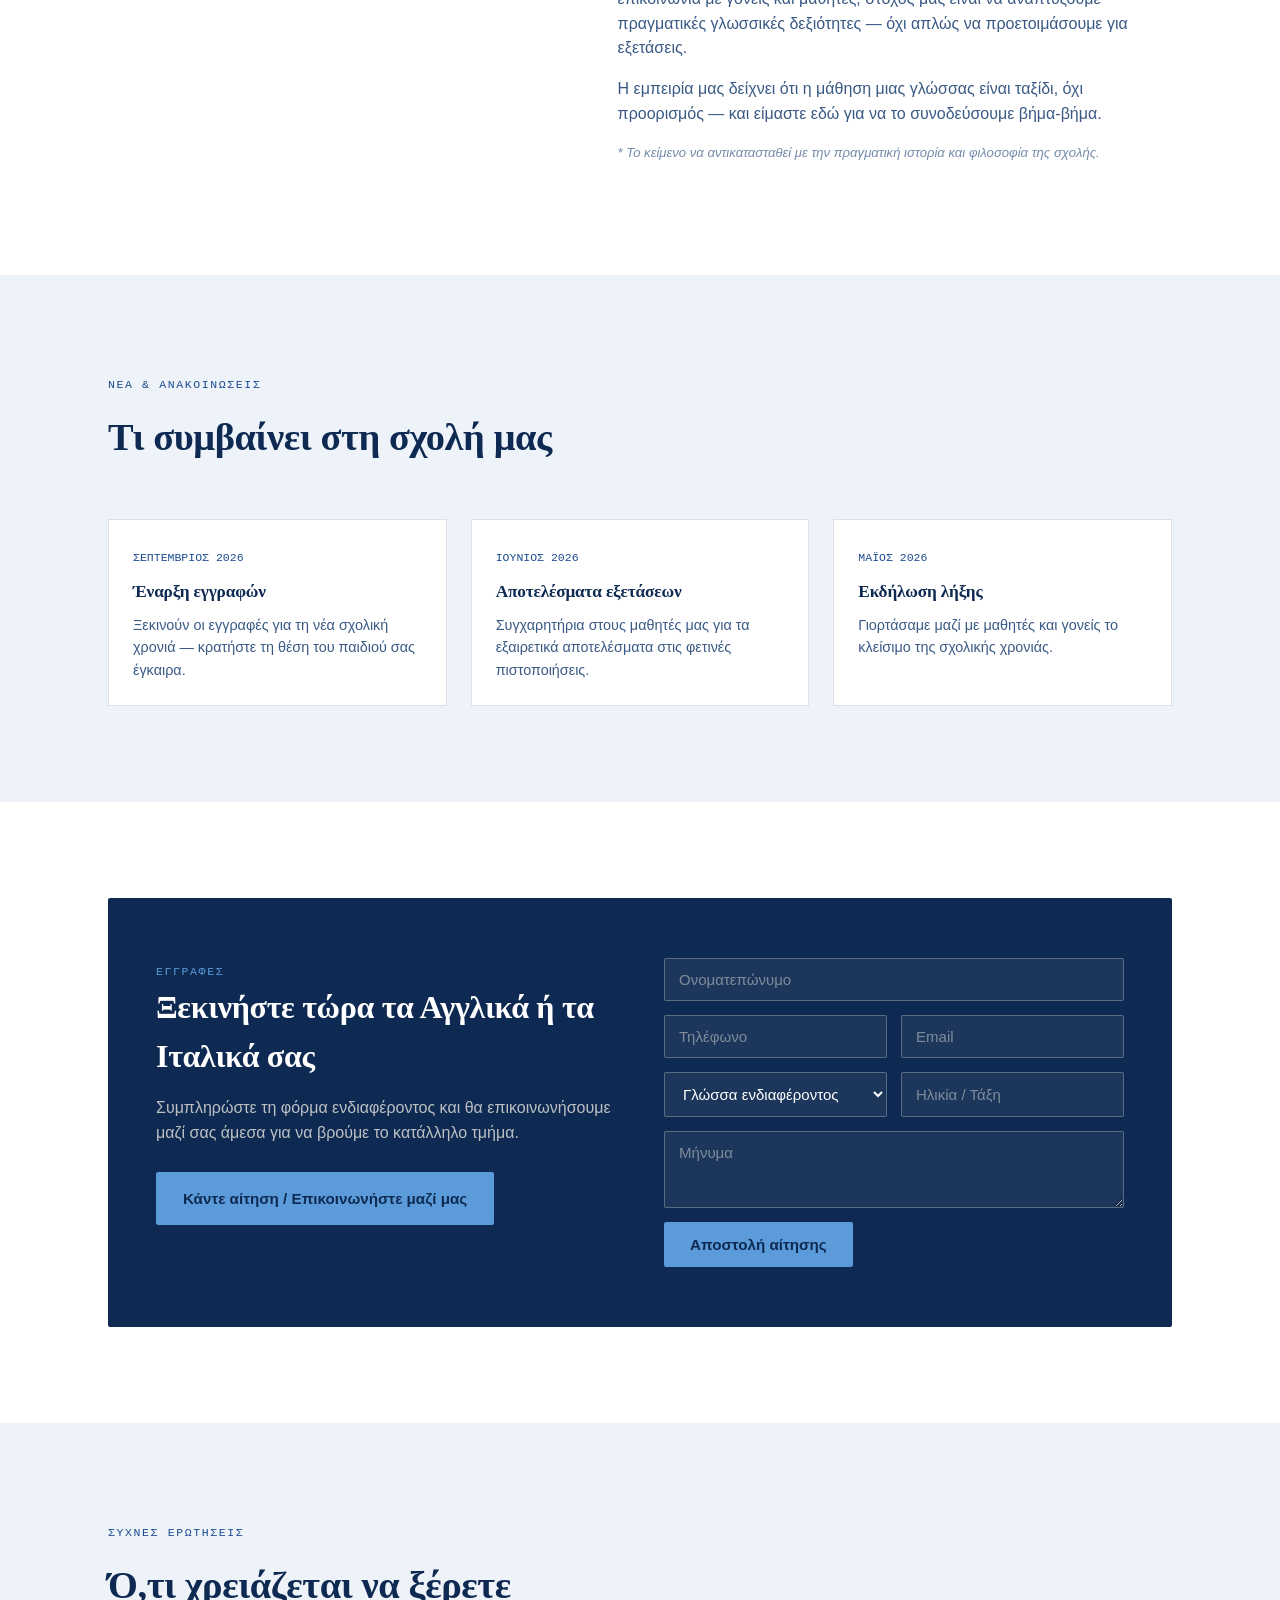
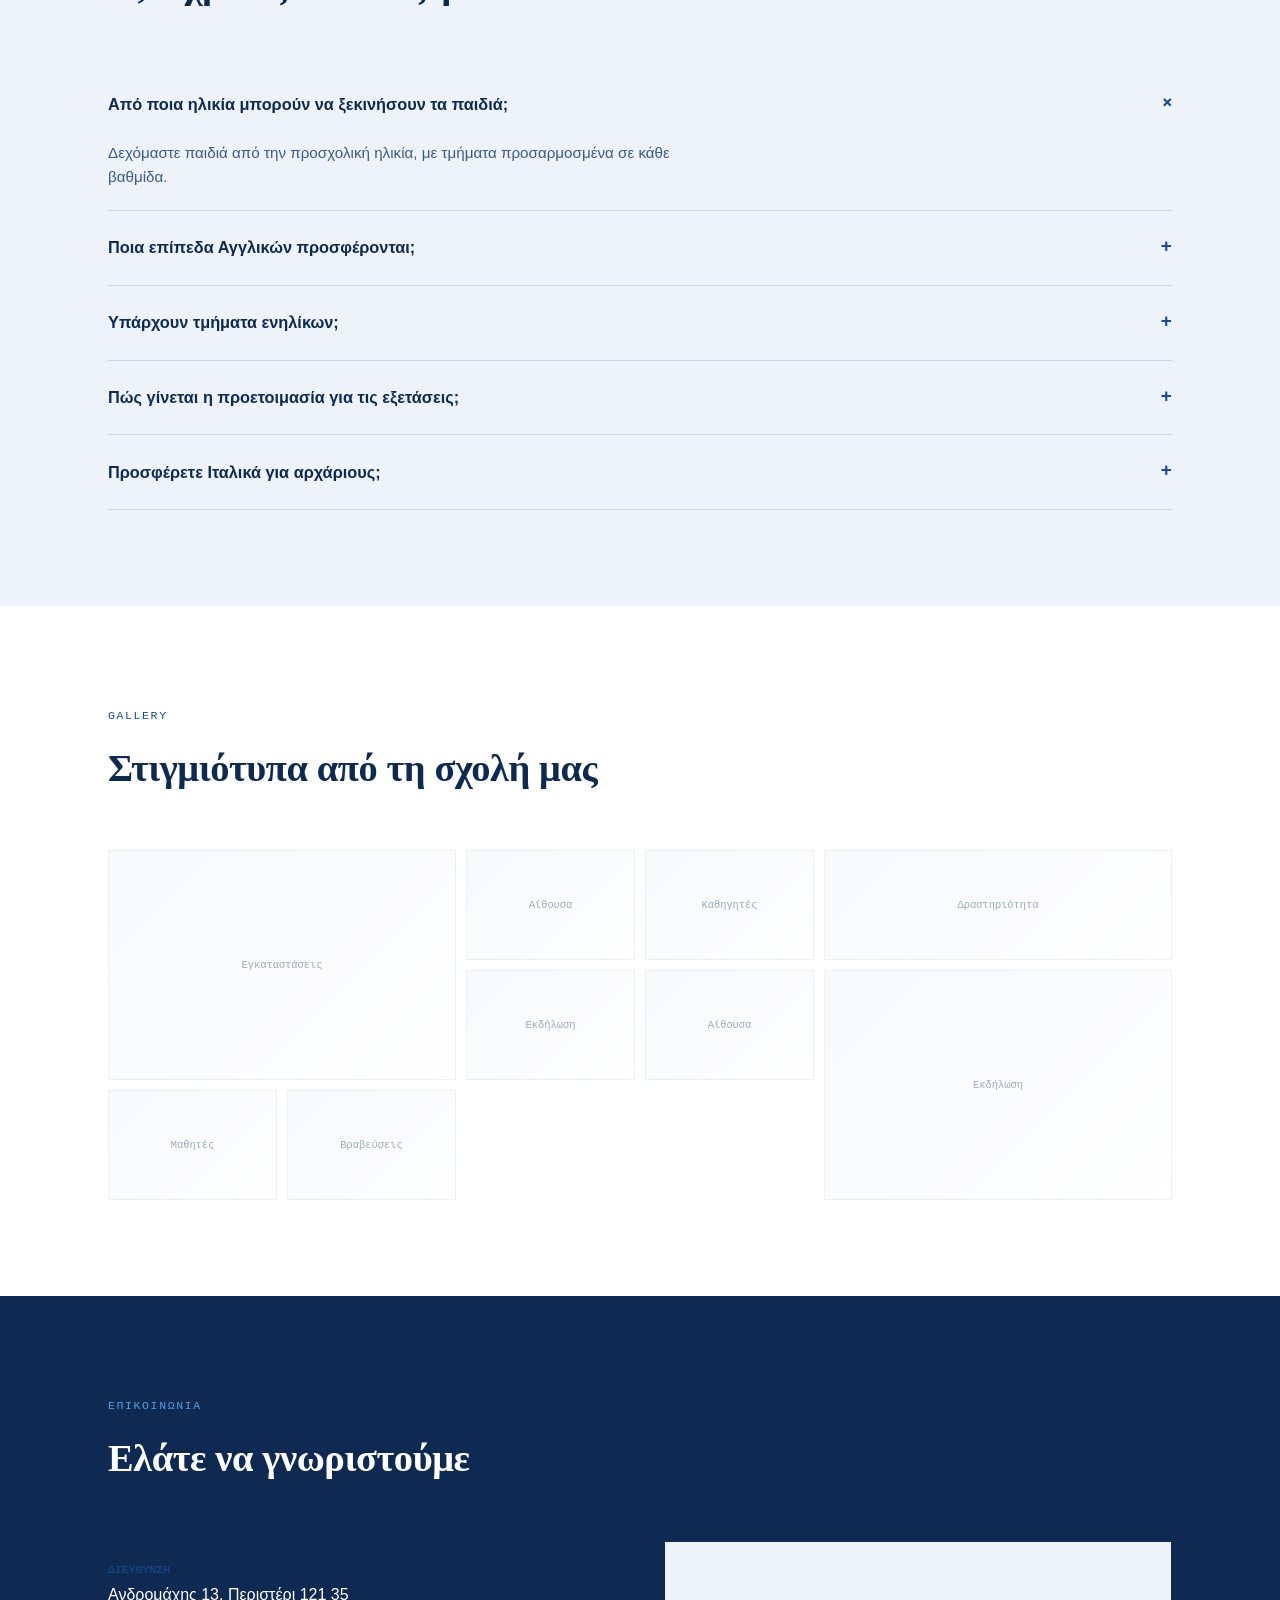
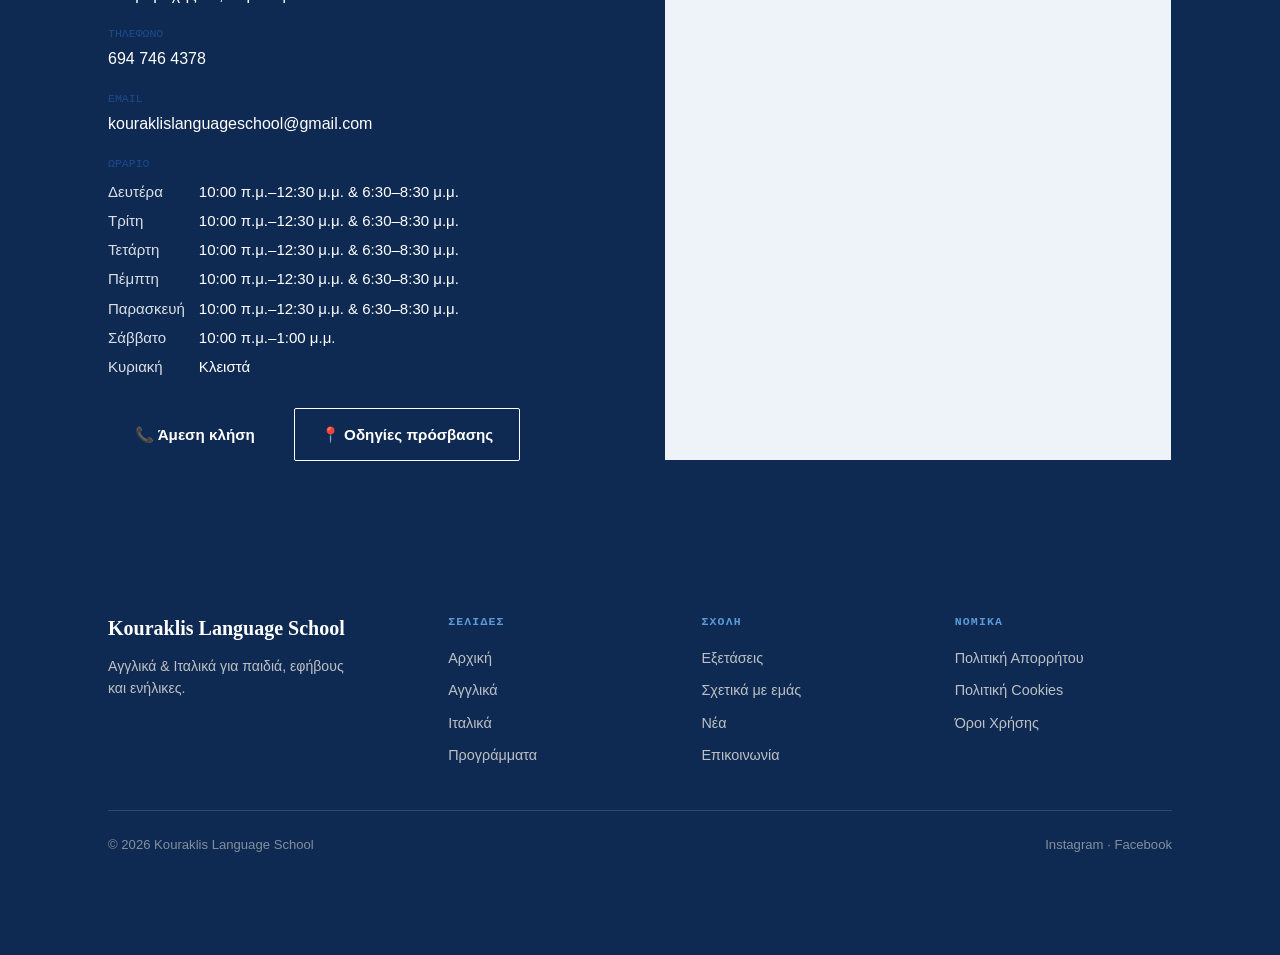
==== commit a7e88936: "Update index.html" ====
--- a/index.html
+++ b/index.html
@@ -98,7 +98,7 @@
       <div class="prog-card"><h3>Πιστοποιήσεις</h3><p>Καθοδήγηση στην επιλογή του κατάλληλου φορέα και επιπέδου πιστοποίησης ανά γλώσσα.</p></div>
       <div class="prog-card"><h3>Ιδιαίτερα μαθήματα</h3><p>Εξατομικευμένη διδασκαλία, ένας προς έναν, για γρηγορότερη πρόοδο.</p></div>
     </div>
-  
+ 
 </section>
 
 <section class="deep" id="exams">
@@ -160,6 +160,7 @@
       <div class="teach-card"><div class="teach-photo"><img src="assets/teacher-it-1.jpg" alt="Παναγιώτα Κουράκλη"></div><h4>Παναγιώτα Κουράκλη</h4><span class="role">Αγγλικά &amp; Ιταλικά</span><p>Έμπειρη καθηγήτρια με σύγχρονες μεθόδους διδασκαλίας και αγάπη για τη μάθηση.</p></div>
       <div class="teach-card"><div class="teach-photo"><img src="assets/teacher-en-2.jpg" alt="Ρούλα Κουράκλη" class="face-top"></div><h4>Ρούλα Κουράκλη</h4><span class="role">Αγγλικά</span><p>Καθηγήτρια με πολυετή εμπειρία, προσαρμοσμένη διδασκαλία και έμφαση στην πρόοδο κάθε μαθητή.</p></div>
     </div>
+    
 </section>
 
 <section id="about">
@@ -172,7 +173,8 @@
       <p>Το Kouraklis Language School ιδρύθηκε με στόχο να προσφέρει ποιοτική εκμάθηση αγγλικών και ιταλικών, με σεβασμό στον ρυθμό και τις ανάγκες κάθε μαθητή.</p>
       <p>Μέσα από ολιγομελή τμήματα, σύγχρονες μεθόδους διδασκαλίας και συνεχή επικοινωνία με γονείς και μαθητές, στόχος μας είναι να αναπτύξουμε πραγματικές γλωσσικές δεξιότητες — όχι απλώς να προετοιμάσουμε για εξετάσεις.</p>
       <p>Η εμπειρία μας δείχνει ότι η μάθηση μιας γλώσσας είναι ταξίδι, όχι προορισμός — και είμαστε εδώ για να το συνοδεύσουμε βήμα-βήμα.</p>
-     
+      <p class="note">* Το κείμενο να αντικατασταθεί με την πραγματική ιστορία και φιλοσοφία της σχολής.</p>
+    </div>
   </div>
 </section>
 
@@ -199,17 +201,26 @@
         <p>Συμπληρώστε τη φόρμα ενδιαφέροντος και θα επικοινωνήσουμε μαζί σας άμεσα για να βρούμε το κατάλληλο τμήμα.</p>
         <a href="#contact" class="btn btn-primary">Κάντε αίτηση / Επικοινωνήστε μαζί μας</a>
       </div>
-      <form class="enroll">
-        <input type="text" placeholder="Ονοματεπώνυμο">
+      <form class="enroll" action="https://formsubmit.co/kouraklislanguageschool@gmail.com" method="POST">
+        <input type="hidden" name="_subject" value="Νέα αίτηση ενδιαφέροντος — Kouraklis Language School">
+        <input type="hidden" name="_template" value="table">
+        <input type="hidden" name="_captcha" value="false">
+        <input type="text" name="_honey" style="display:none" tabindex="-1" autocomplete="off">
+        <input type="text" name="Ονοματεπώνυμο" placeholder="Ονοματεπώνυμο" required>
         <div class="row2">
-          <input type="tel" placeholder="Τηλέφωνο">
-          <input type="email" placeholder="Email">
+          <input type="tel" name="Τηλέφωνο" placeholder="Τηλέφωνο" required>
+          <input type="email" name="Email" placeholder="Email" required>
         </div>
         <div class="row2">
-          <select><option>Γλώσσα ενδιαφέροντος</option><option>Αγγλικά</option><option>Ιταλικά</option></select>
-          <input type="text" placeholder="Ηλικία / Τάξη">
-        </div>
-        <textarea rows="3" placeholder="Μήνυμα"></textarea>
+          <select name="Γλώσσα ενδιαφέροντος" required>
+            <option value="" selected disabled>Γλώσσα ενδιαφέροντος</option>
+            <option value="Αγγλικά">Αγγλικά</option>
+            <option value="Ιταλικά">Ιταλικά</option>
+          </select>
+          <input type="text" name="Ηλικία / Τάξη" placeholder="Ηλικία / Τάξη">
+        </div>
+        <textarea rows="3" name="Μήνυμα" placeholder="Μήνυμα"></textarea>
+        <button type="submit" class="btn btn-primary" style="border:none; cursor:pointer;">Αποστολή αίτησης</button>
       </form>
     </div>
   </div>
@@ -242,7 +253,7 @@
         <div class="faq-q">Προσφέρετε Ιταλικά για αρχάριους; <span class="plus">+</span></div>
         <div class="faq-a"><p>Φυσικά — τα τμήματα Ιταλικών ξεκινούν από το επίπεδο Α1, χωρίς προαπαιτούμενες γνώσεις.</p></div>
       </div>
- 
+    </div>
 
 </section>
 
@@ -257,7 +268,7 @@
       <div>Δραστηριότητα</div><div>Εκδήλωση</div><div>Αίθουσα</div>
       <div>Εκδήλωση</div><div>Μαθητές</div><div>Βραβεύσεις</div>
     </div>
-
+   
 </section>
 
 <section id="contact" class="deep">
--- a/assets/style.css
+++ b/assets/style.css
@@ -292,7 +292,7 @@
   .map-box{
     border:1.5px solid var(--ink); background:var(--parchment-deep);
     display:flex; align-items:center; justify-content:center; min-height:280px;
-    font-family:var(--stamp); font-size:0.8rem; color:var(--ink); opacity:0.5;
+    font-family:var(--stamp); font-size:0.8rem; color:var(--ink);
   }
   .contact-actions{ display:flex; gap:12px; margin-top:26px; flex-wrap:wrap; }
   @media (max-width:880px){ .contact-grid{grid-template-columns:1fr;} }
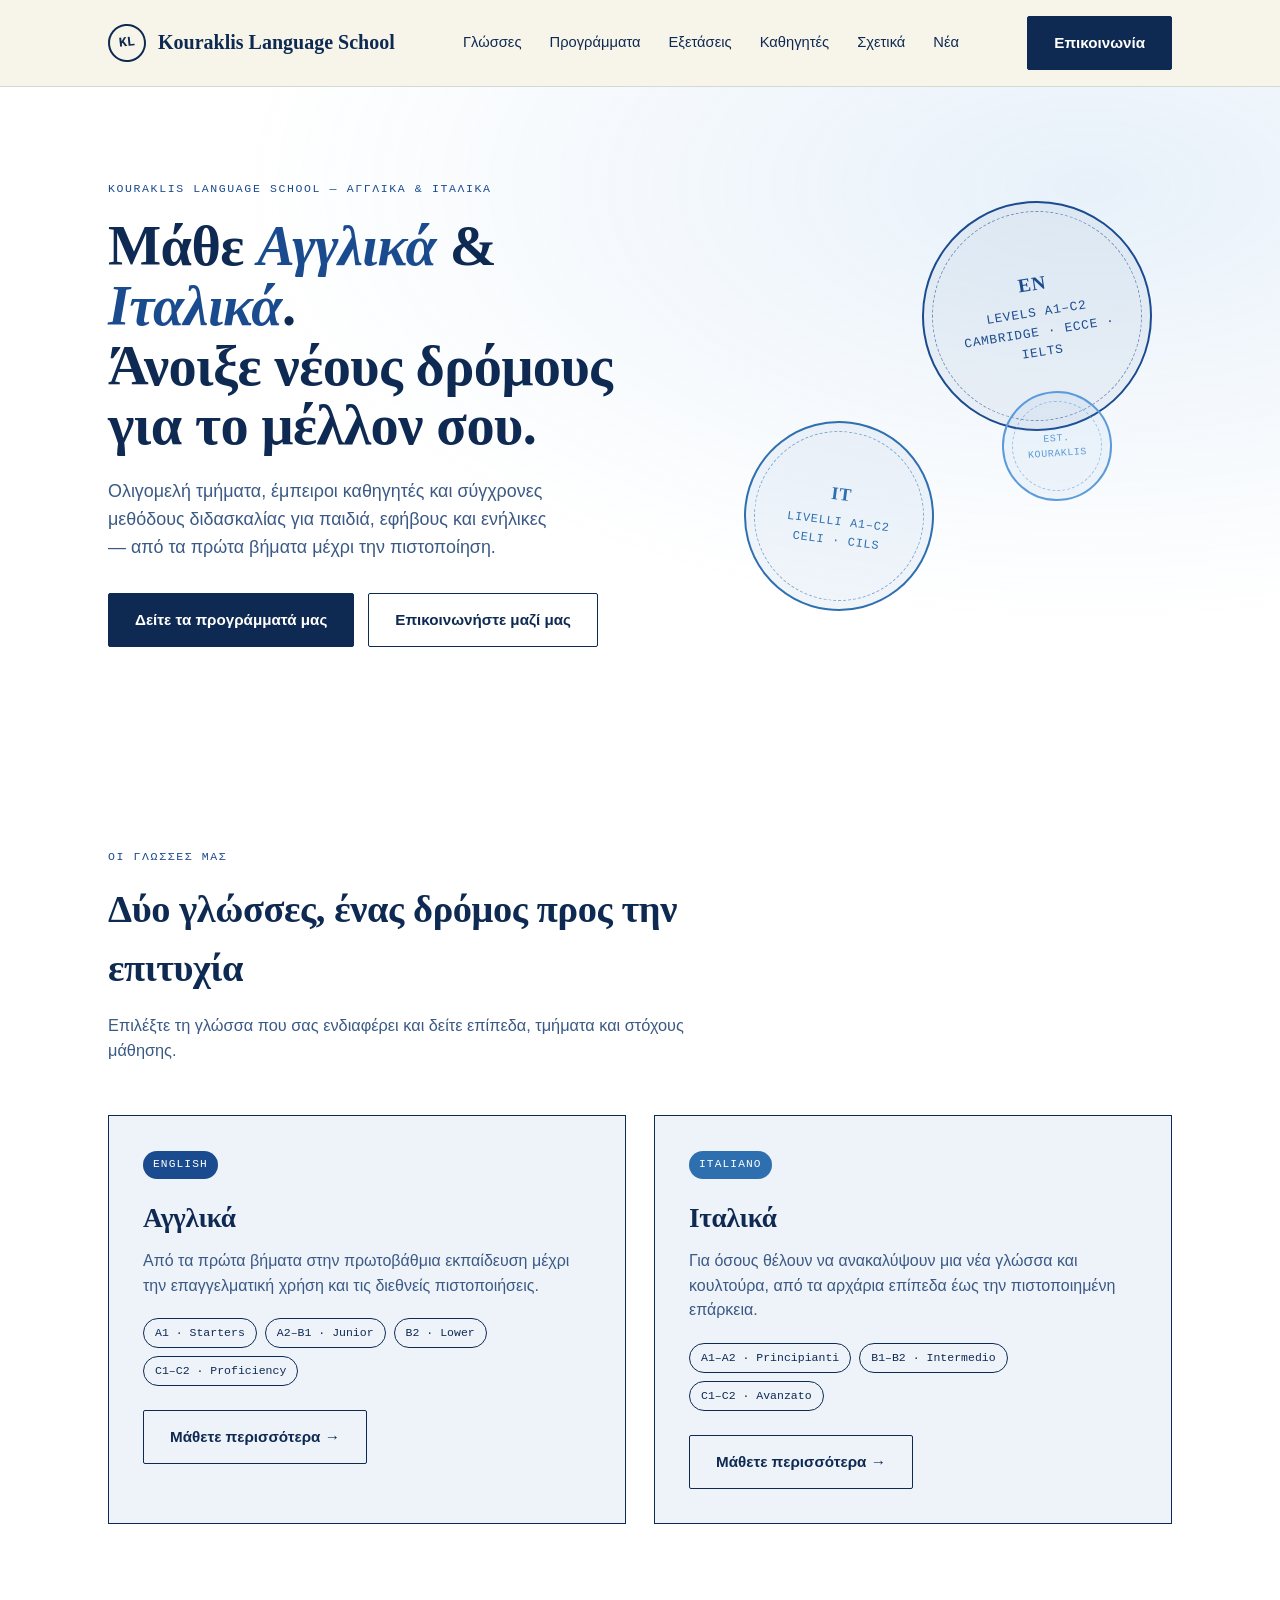
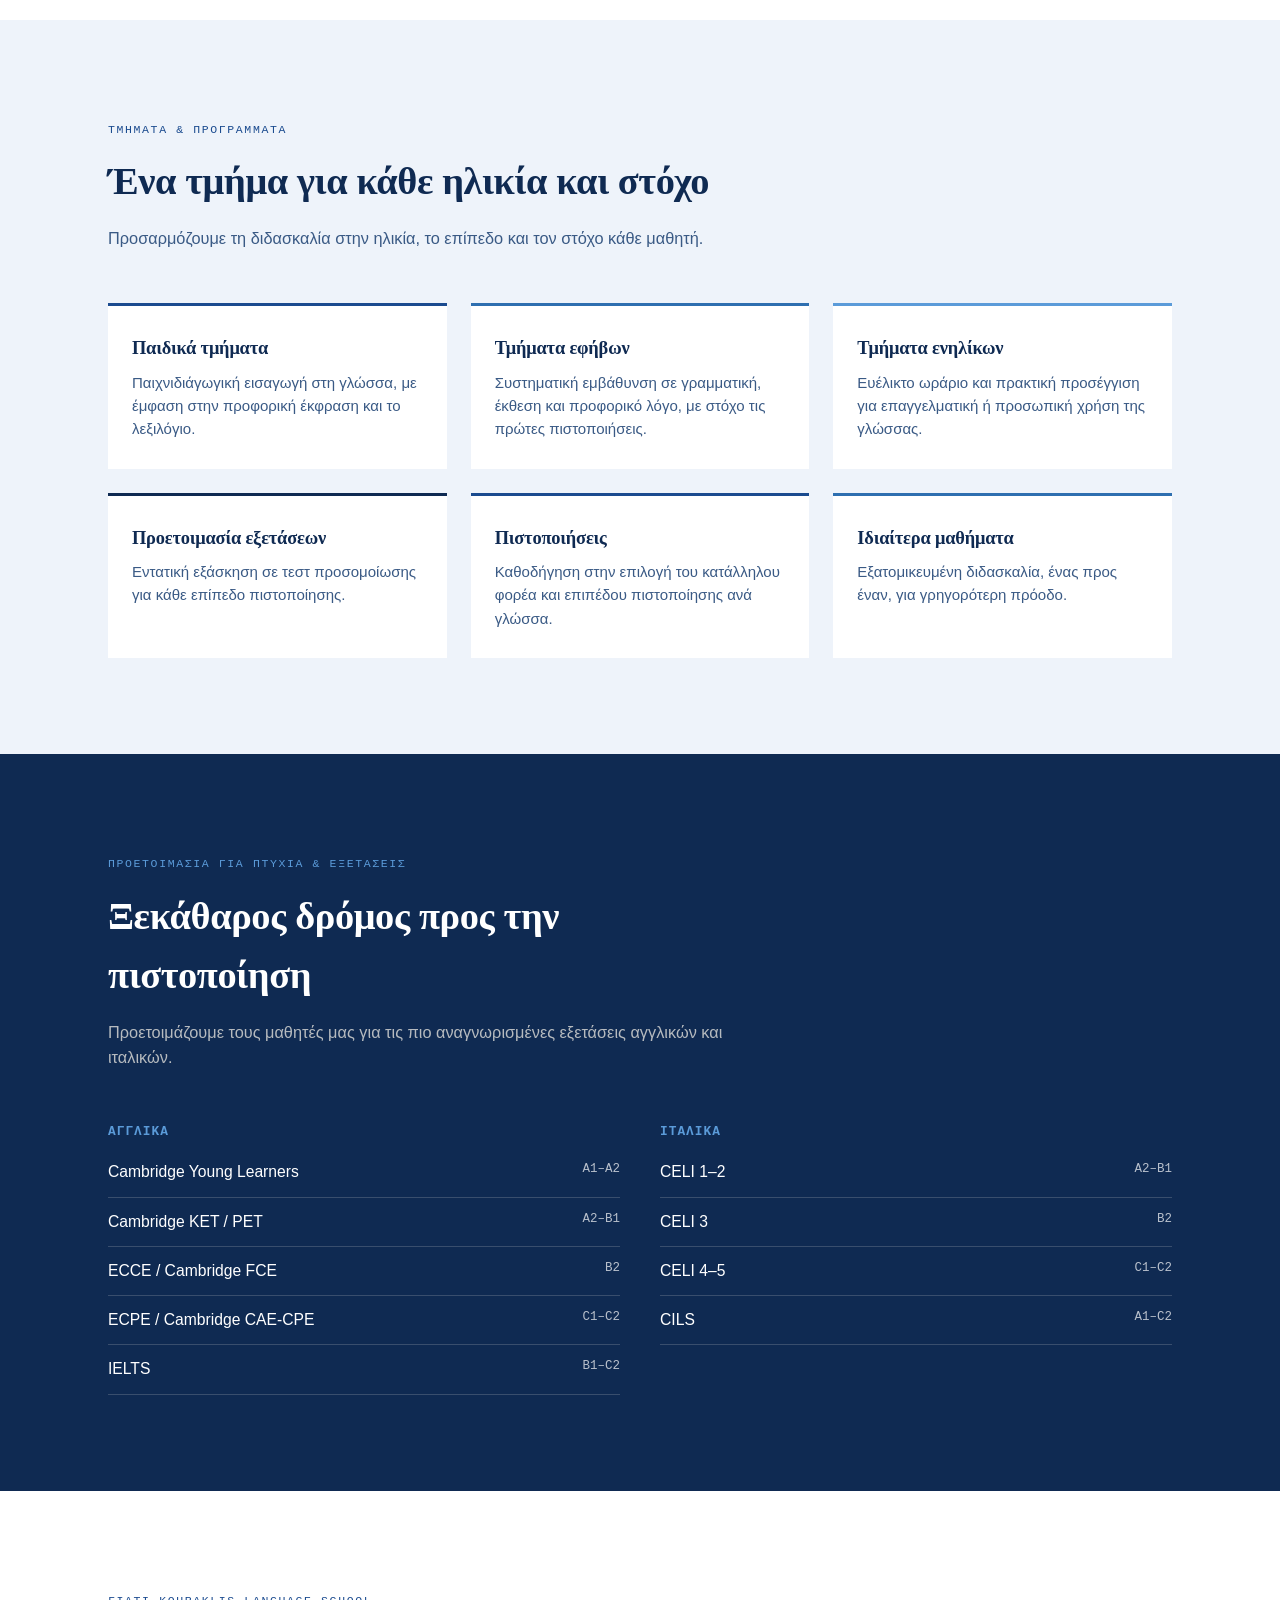
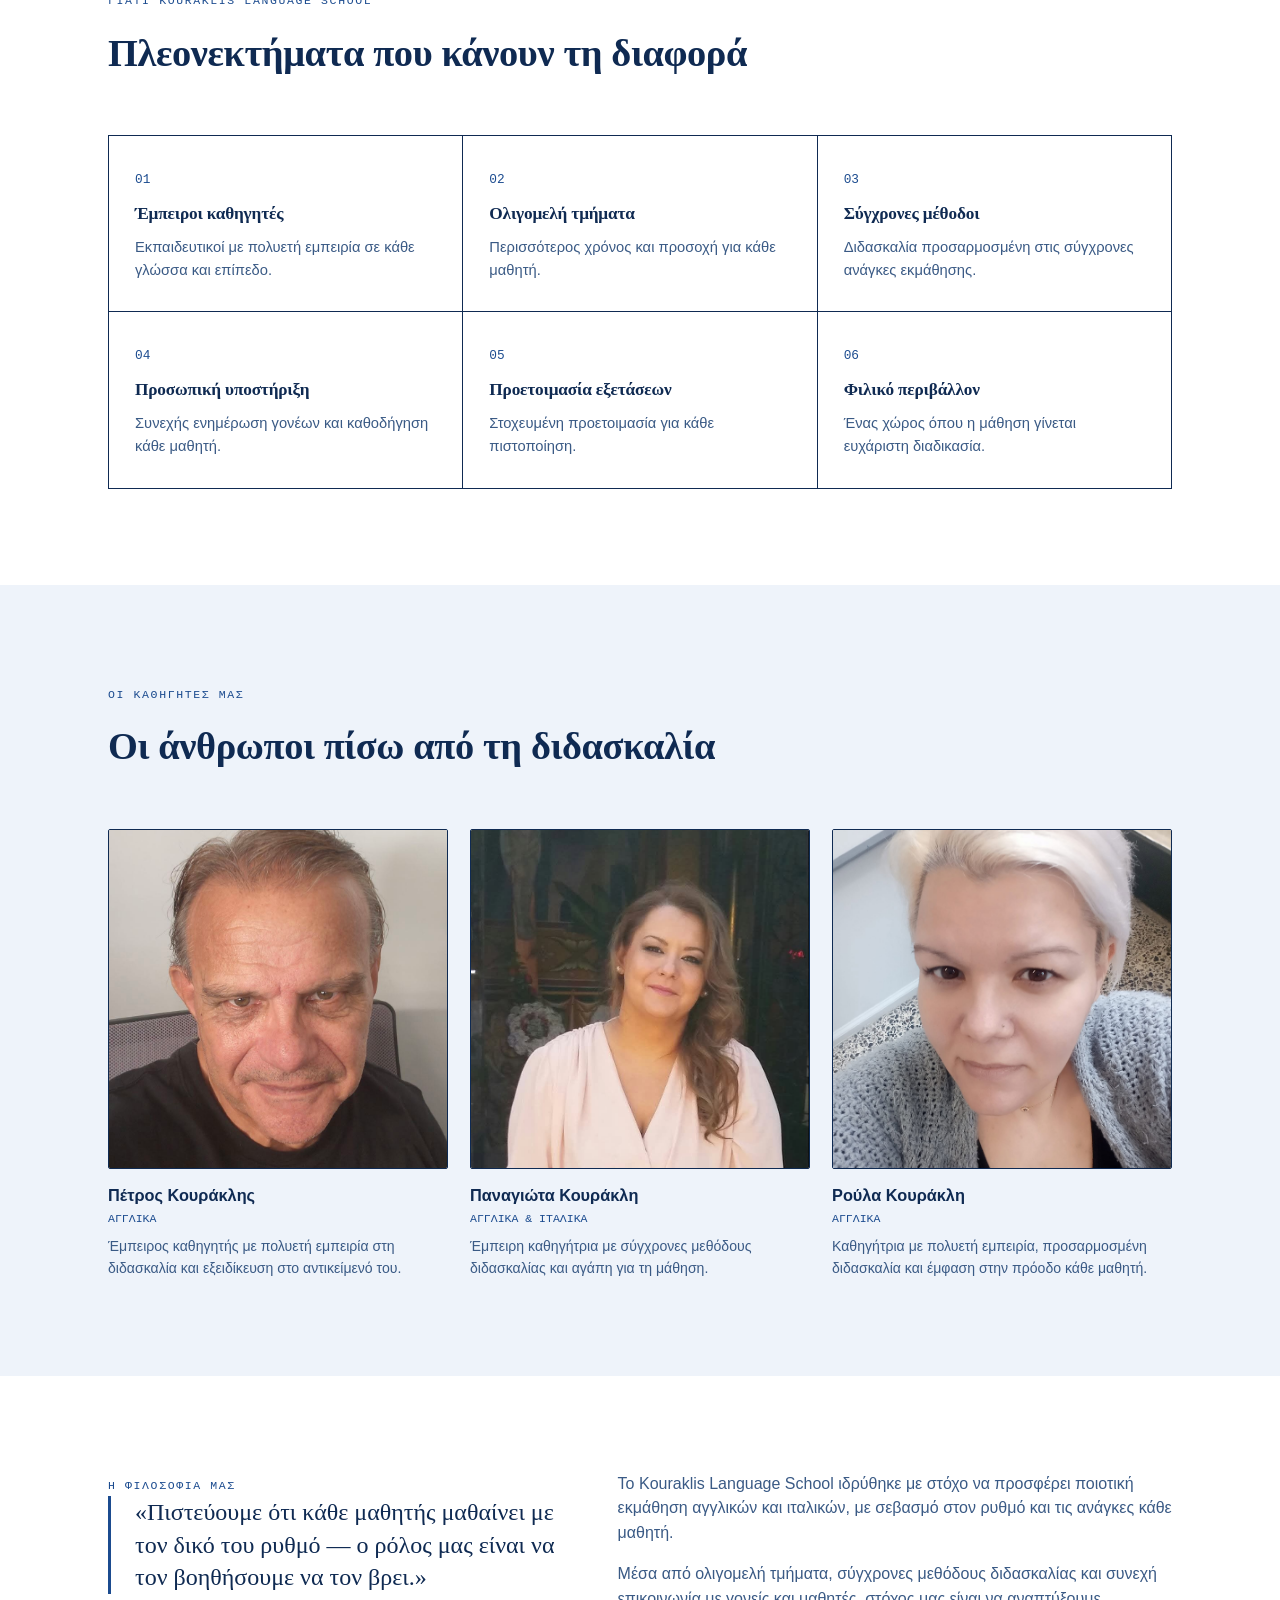
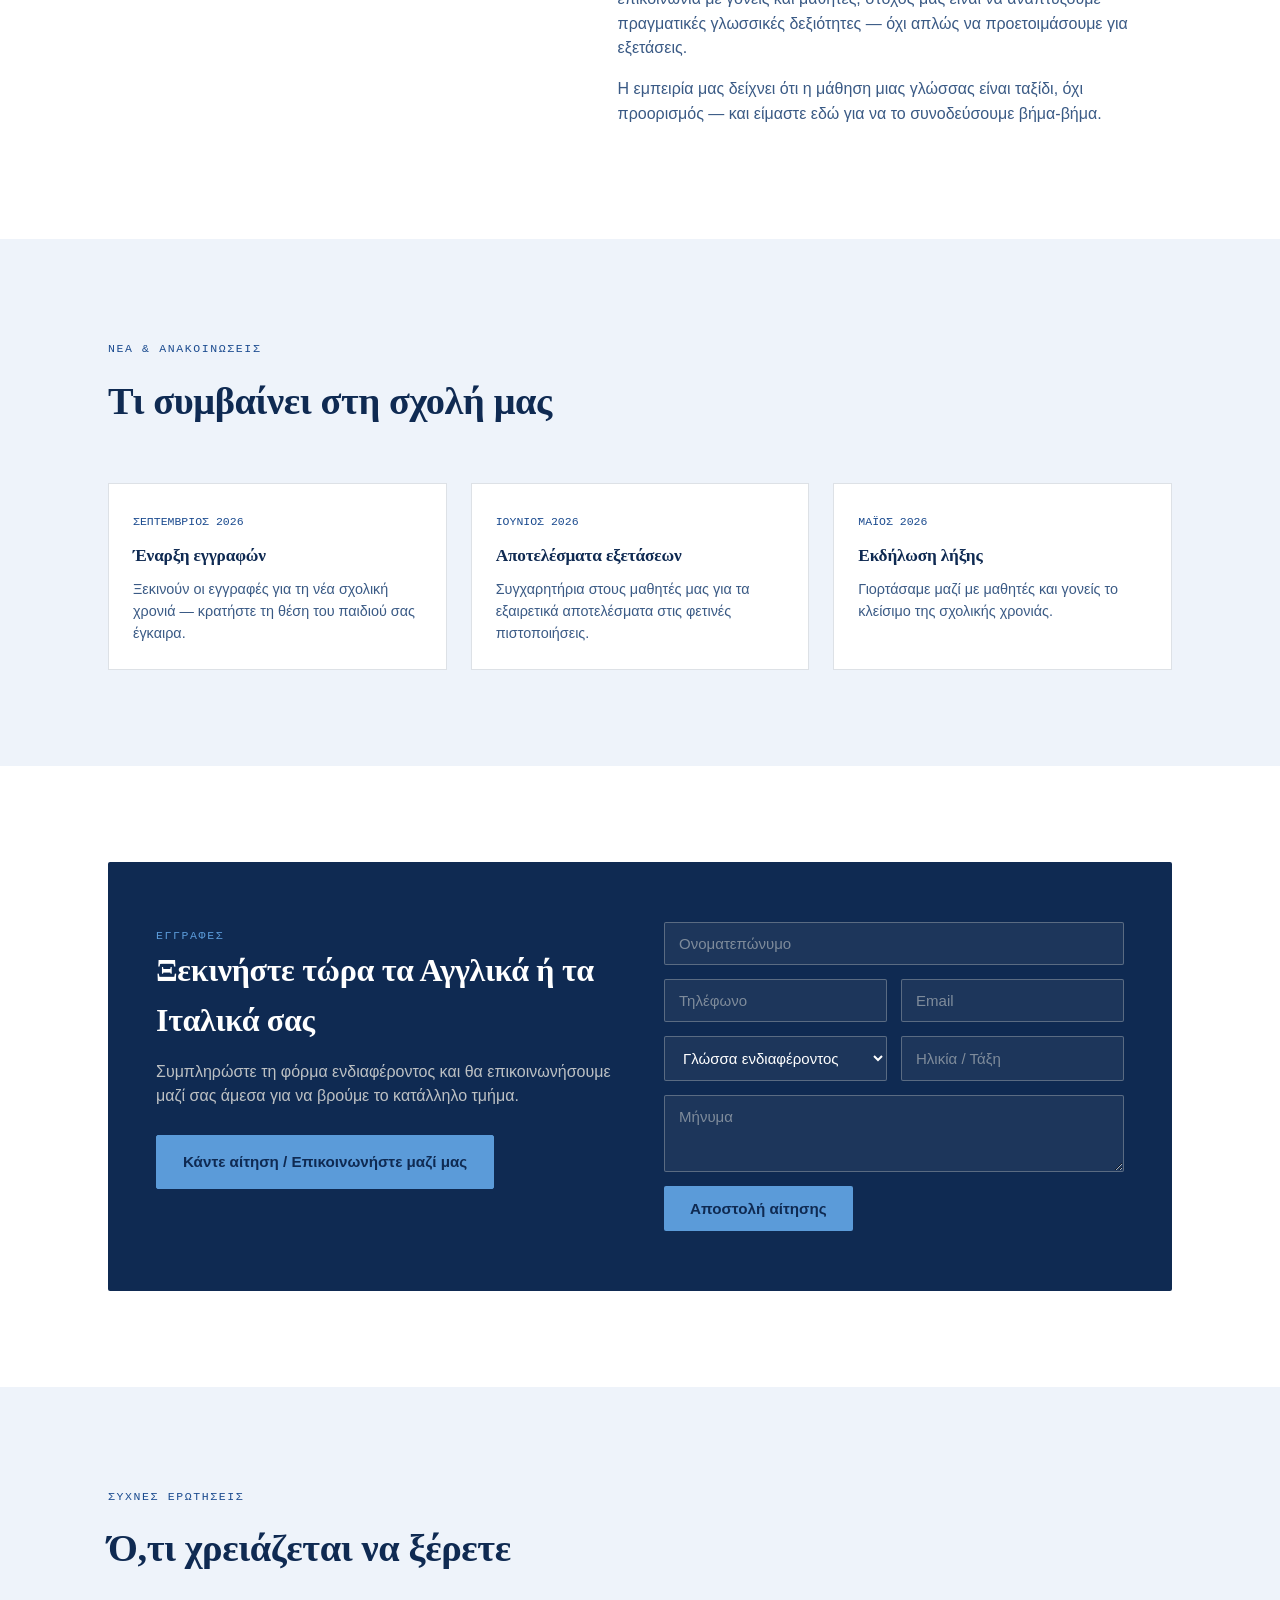
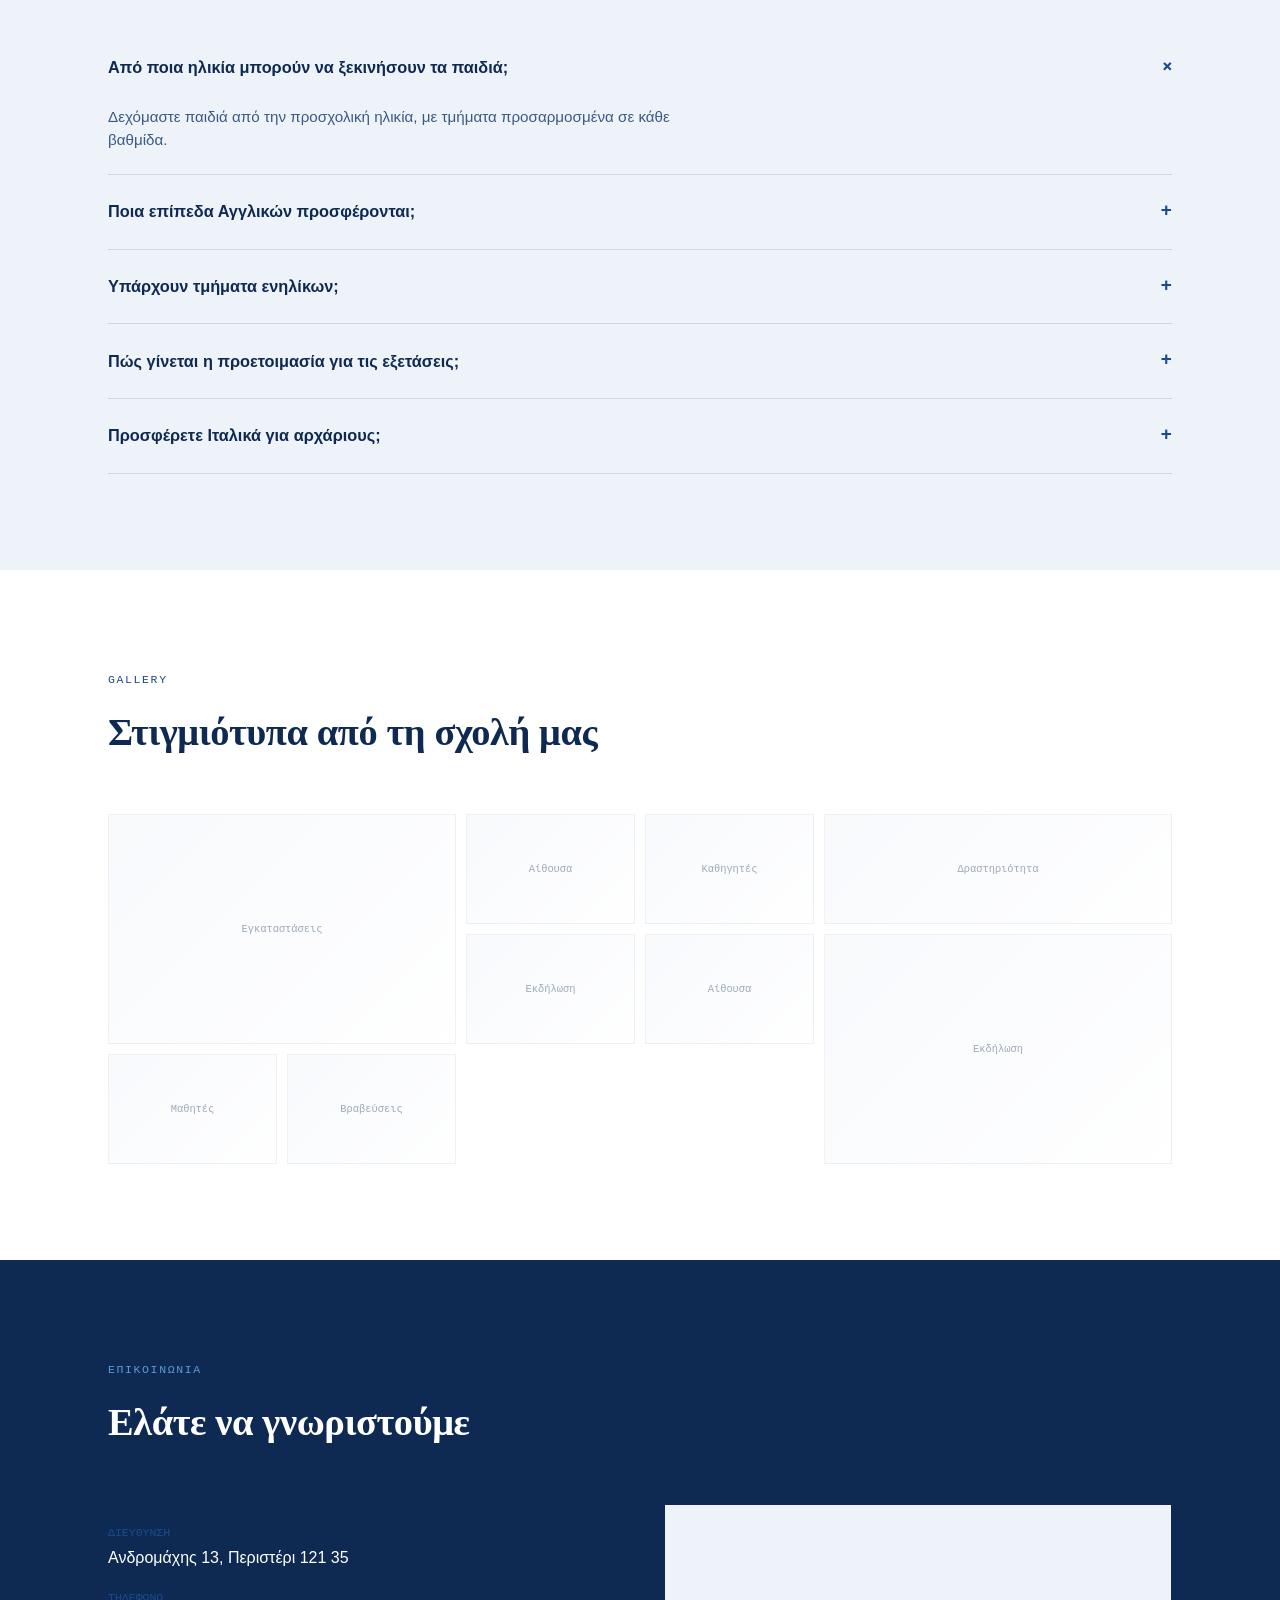
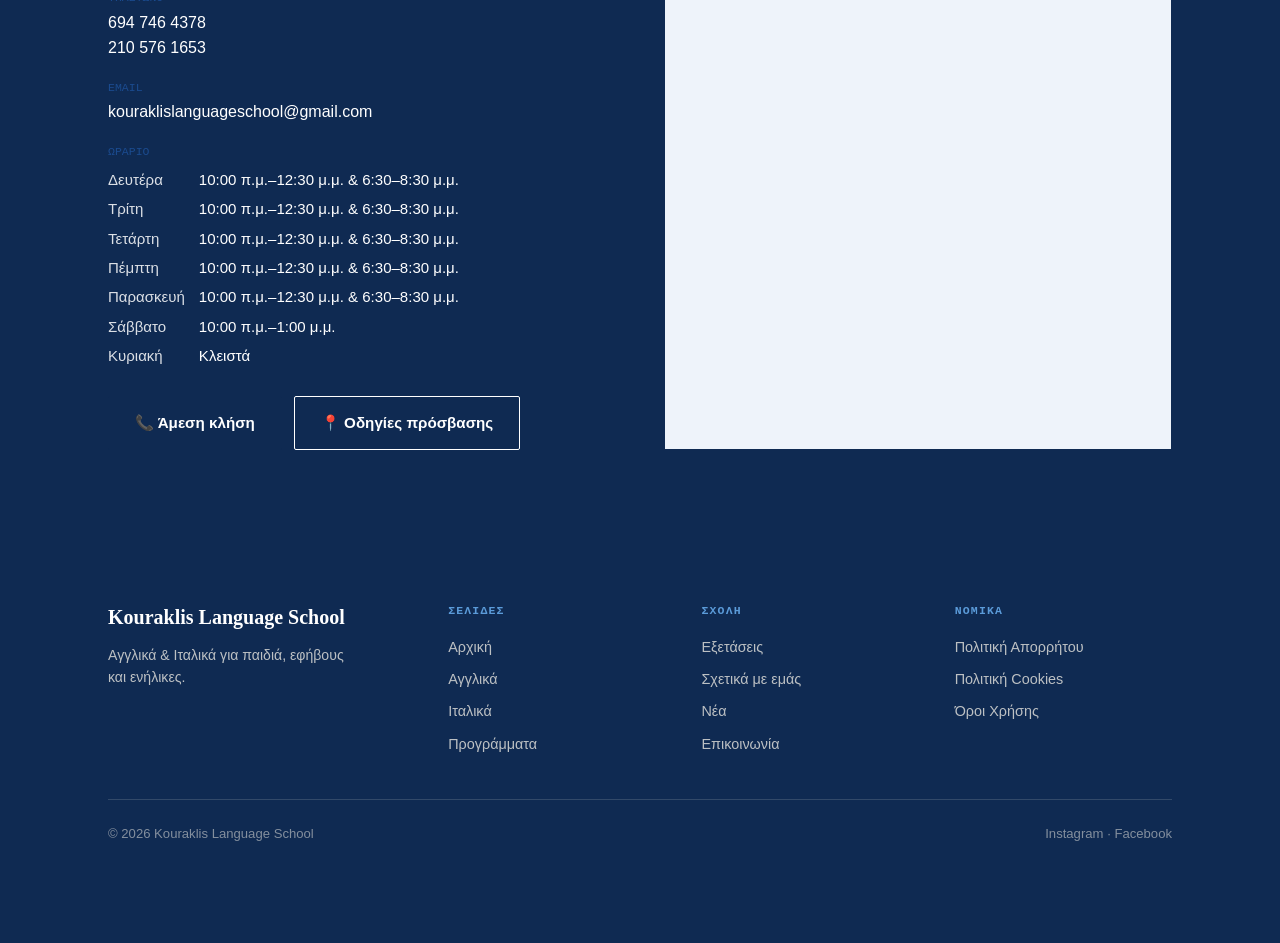
==== commit a7935657: "Update index.html" ====
--- a/index.html
+++ b/index.html
@@ -98,7 +98,7 @@
       <div class="prog-card"><h3>Πιστοποιήσεις</h3><p>Καθοδήγηση στην επιλογή του κατάλληλου φορέα και επιπέδου πιστοποίησης ανά γλώσσα.</p></div>
       <div class="prog-card"><h3>Ιδιαίτερα μαθήματα</h3><p>Εξατομικευμένη διδασκαλία, ένας προς έναν, για γρηγορότερη πρόοδο.</p></div>
     </div>
- 
+   
 </section>
 
 <section class="deep" id="exams">
@@ -129,7 +129,7 @@
         </ul>
       </div>
     </div>
- 
+  
 </section>
 
 <section>
@@ -146,7 +146,7 @@
       <div class="why-item"><span class="num">05</span><h3>Προετοιμασία εξετάσεων</h3><p>Στοχευμένη προετοιμασία για κάθε πιστοποίηση.</p></div>
       <div class="why-item"><span class="num">06</span><h3>Φιλικό περιβάλλον</h3><p>Ένας χώρος όπου η μάθηση γίνεται ευχάριστη διαδικασία.</p></div>
     </div>
-  
+
 </section>
 
 <section id="teachers" style="background:var(--parchment-deep);">
@@ -160,7 +160,7 @@
       <div class="teach-card"><div class="teach-photo"><img src="assets/teacher-it-1.jpg" alt="Παναγιώτα Κουράκλη"></div><h4>Παναγιώτα Κουράκλη</h4><span class="role">Αγγλικά &amp; Ιταλικά</span><p>Έμπειρη καθηγήτρια με σύγχρονες μεθόδους διδασκαλίας και αγάπη για τη μάθηση.</p></div>
       <div class="teach-card"><div class="teach-photo"><img src="assets/teacher-en-2.jpg" alt="Ρούλα Κουράκλη" class="face-top"></div><h4>Ρούλα Κουράκλη</h4><span class="role">Αγγλικά</span><p>Καθηγήτρια με πολυετή εμπειρία, προσαρμοσμένη διδασκαλία και έμφαση στην πρόοδο κάθε μαθητή.</p></div>
     </div>
-    
+ 
 </section>
 
 <section id="about">
@@ -173,8 +173,7 @@
       <p>Το Kouraklis Language School ιδρύθηκε με στόχο να προσφέρει ποιοτική εκμάθηση αγγλικών και ιταλικών, με σεβασμό στον ρυθμό και τις ανάγκες κάθε μαθητή.</p>
       <p>Μέσα από ολιγομελή τμήματα, σύγχρονες μεθόδους διδασκαλίας και συνεχή επικοινωνία με γονείς και μαθητές, στόχος μας είναι να αναπτύξουμε πραγματικές γλωσσικές δεξιότητες — όχι απλώς να προετοιμάσουμε για εξετάσεις.</p>
       <p>Η εμπειρία μας δείχνει ότι η μάθηση μιας γλώσσας είναι ταξίδι, όχι προορισμός — και είμαστε εδώ για να το συνοδεύσουμε βήμα-βήμα.</p>
-      <p class="note">* Το κείμενο να αντικατασταθεί με την πραγματική ιστορία και φιλοσοφία της σχολής.</p>
-    </div>
+    
   </div>
 </section>
 
@@ -189,7 +188,7 @@
       <div class="news-card"><span class="news-date">Ιούνιος 2026</span><h3>Αποτελέσματα εξετάσεων</h3><p>Συγχαρητήρια στους μαθητές μας για τα εξαιρετικά αποτελέσματα στις φετινές πιστοποιήσεις.</p></div>
       <div class="news-card"><span class="news-date">Μάιος 2026</span><h3>Εκδήλωση λήξης</h3><p>Γιορτάσαμε μαζί με μαθητές και γονείς το κλείσιμο της σχολικής χρονιάς.</p></div>
     </div>
-
+  
 </section>
 
 <section id="enroll">
@@ -254,7 +253,7 @@
         <div class="faq-a"><p>Φυσικά — τα τμήματα Ιταλικών ξεκινούν από το επίπεδο Α1, χωρίς προαπαιτούμενες γνώσεις.</p></div>
       </div>
     </div>
-
+  
 </section>
 
 <section id="gallery">
@@ -268,7 +267,7 @@
       <div>Δραστηριότητα</div><div>Εκδήλωση</div><div>Αίθουσα</div>
       <div>Εκδήλωση</div><div>Μαθητές</div><div>Βραβεύσεις</div>
     </div>
-   
+  
 </section>
 
 <section id="contact" class="deep">
@@ -281,7 +280,7 @@
       <div class="contact-info">
         <dl>
           <div><dt>Διεύθυνση</dt><dd>Ανδρομάχης 13, Περιστέρι 121 35</dd></div>
-          <div><dt>Τηλέφωνο</dt><dd><a href="tel:+306947464378" style="text-decoration:none;">694 746 4378</a></dd></div>
+          <div><dt>Τηλέφωνο</dt><dd><a href="tel:+306947464378" style="text-decoration:none;">694 746 4378</a><br><a href="tel:+302105761653" style="text-decoration:none;">210 576 1653</a></dd></div>
           <div><dt>Email</dt><dd><a href="mailto:kouraklislanguageschool@gmail.com" style="text-decoration:none;">kouraklislanguageschool@gmail.com</a></dd></div>
           <div><dt>Ωράριο</dt><dd>
             <table style="border-collapse:collapse; font-size:0.94rem; margin-top:2px;">
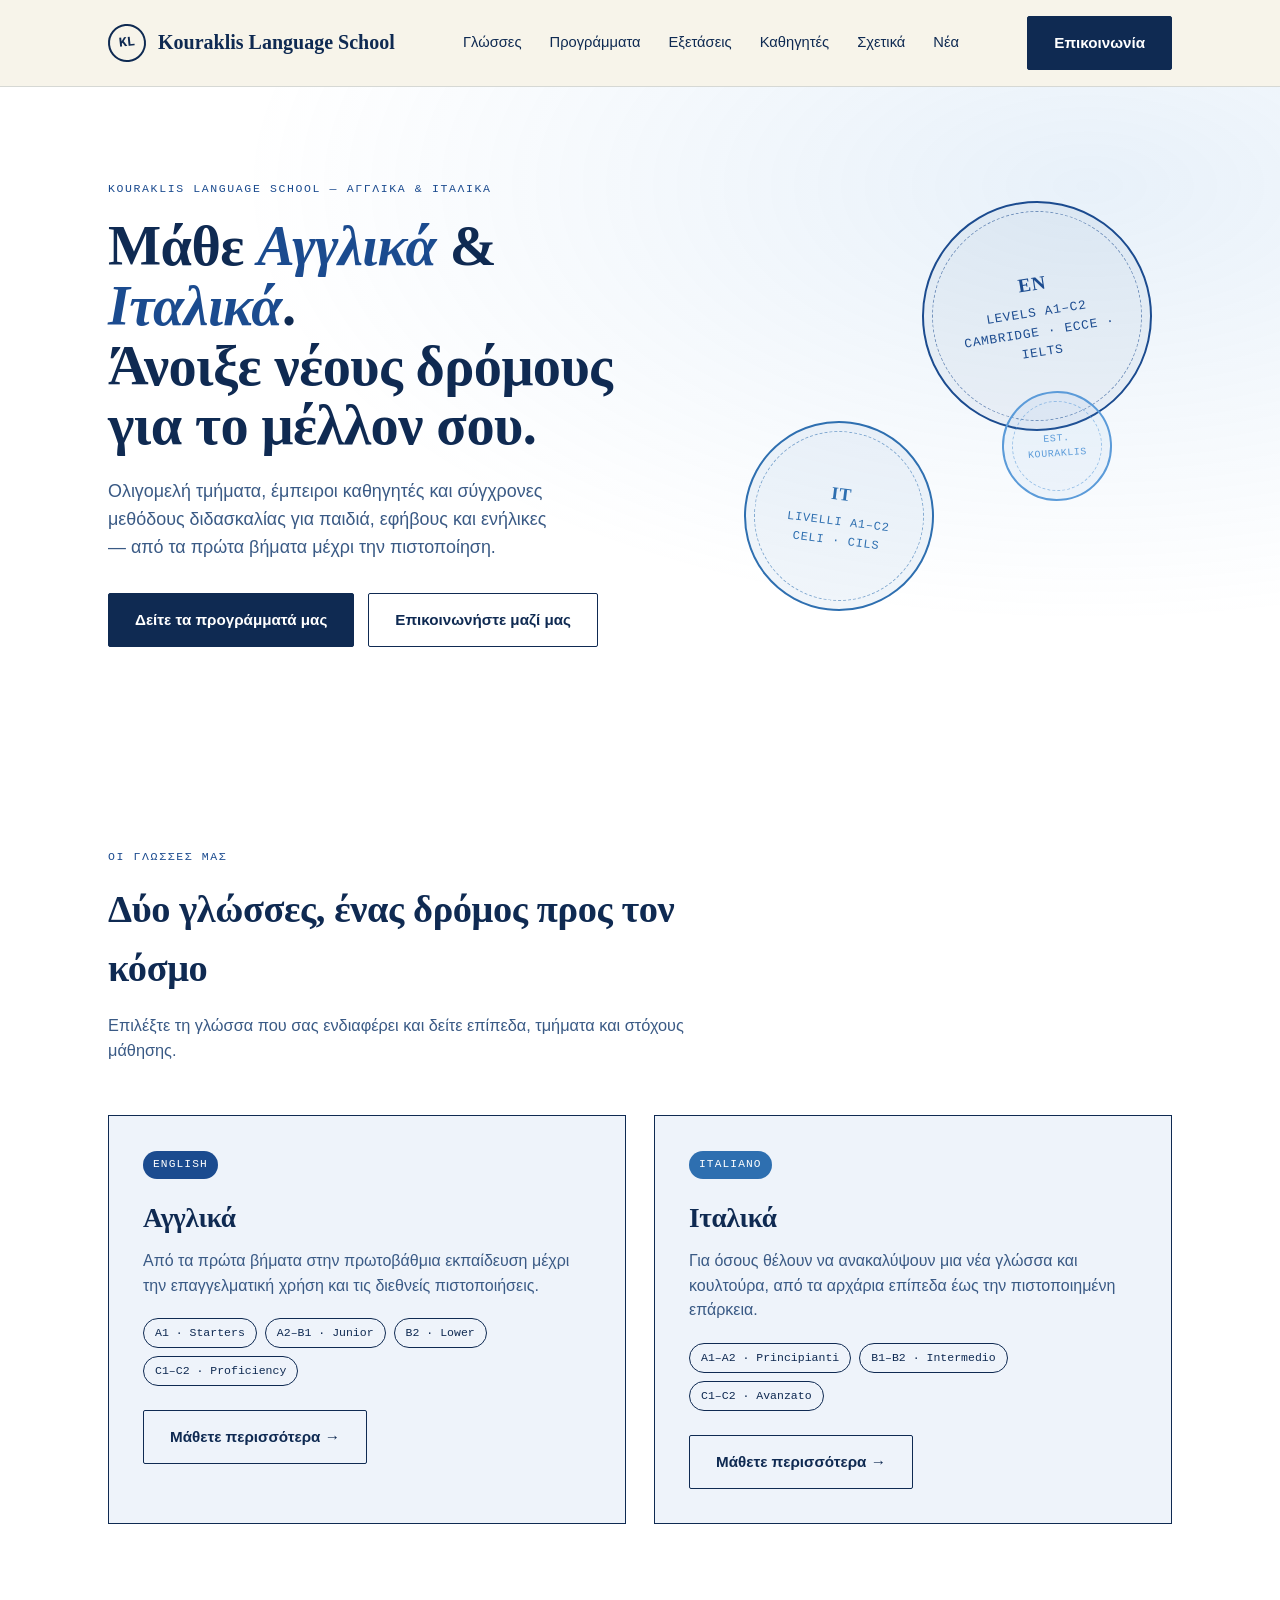
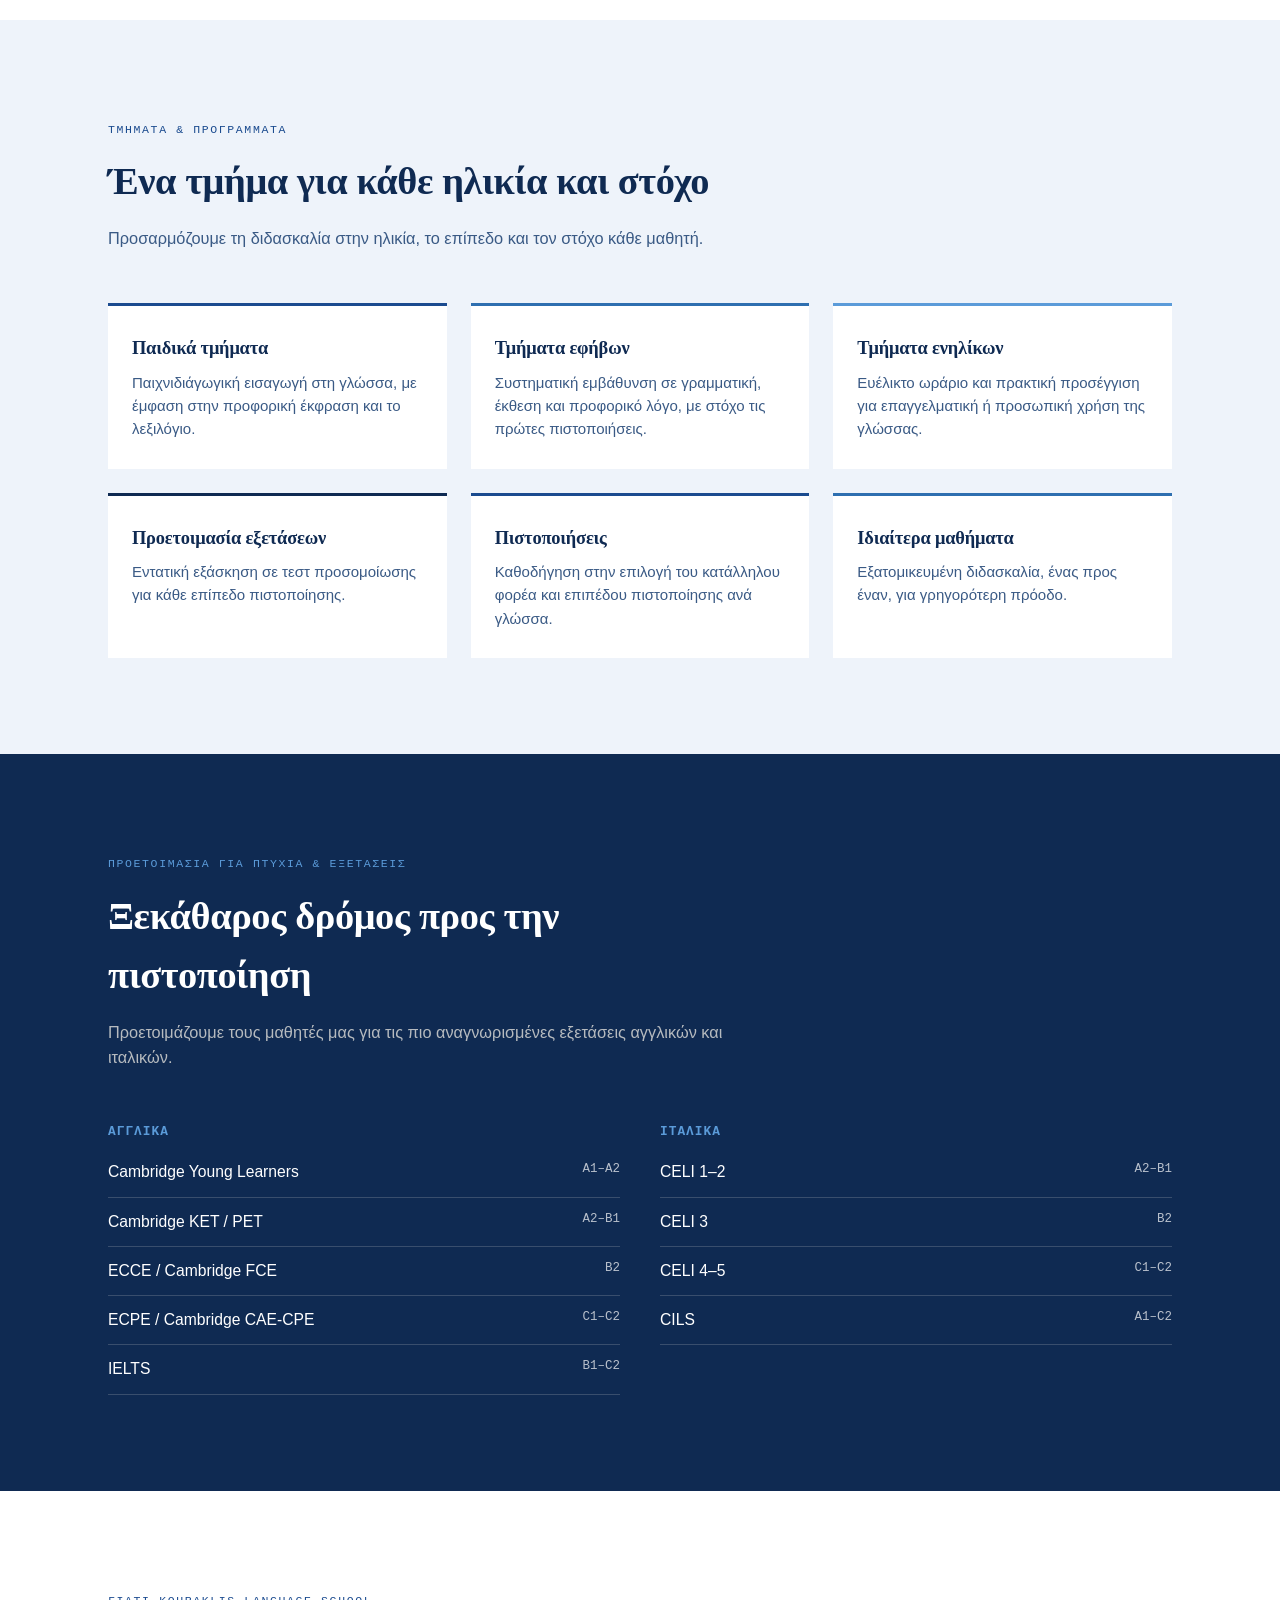
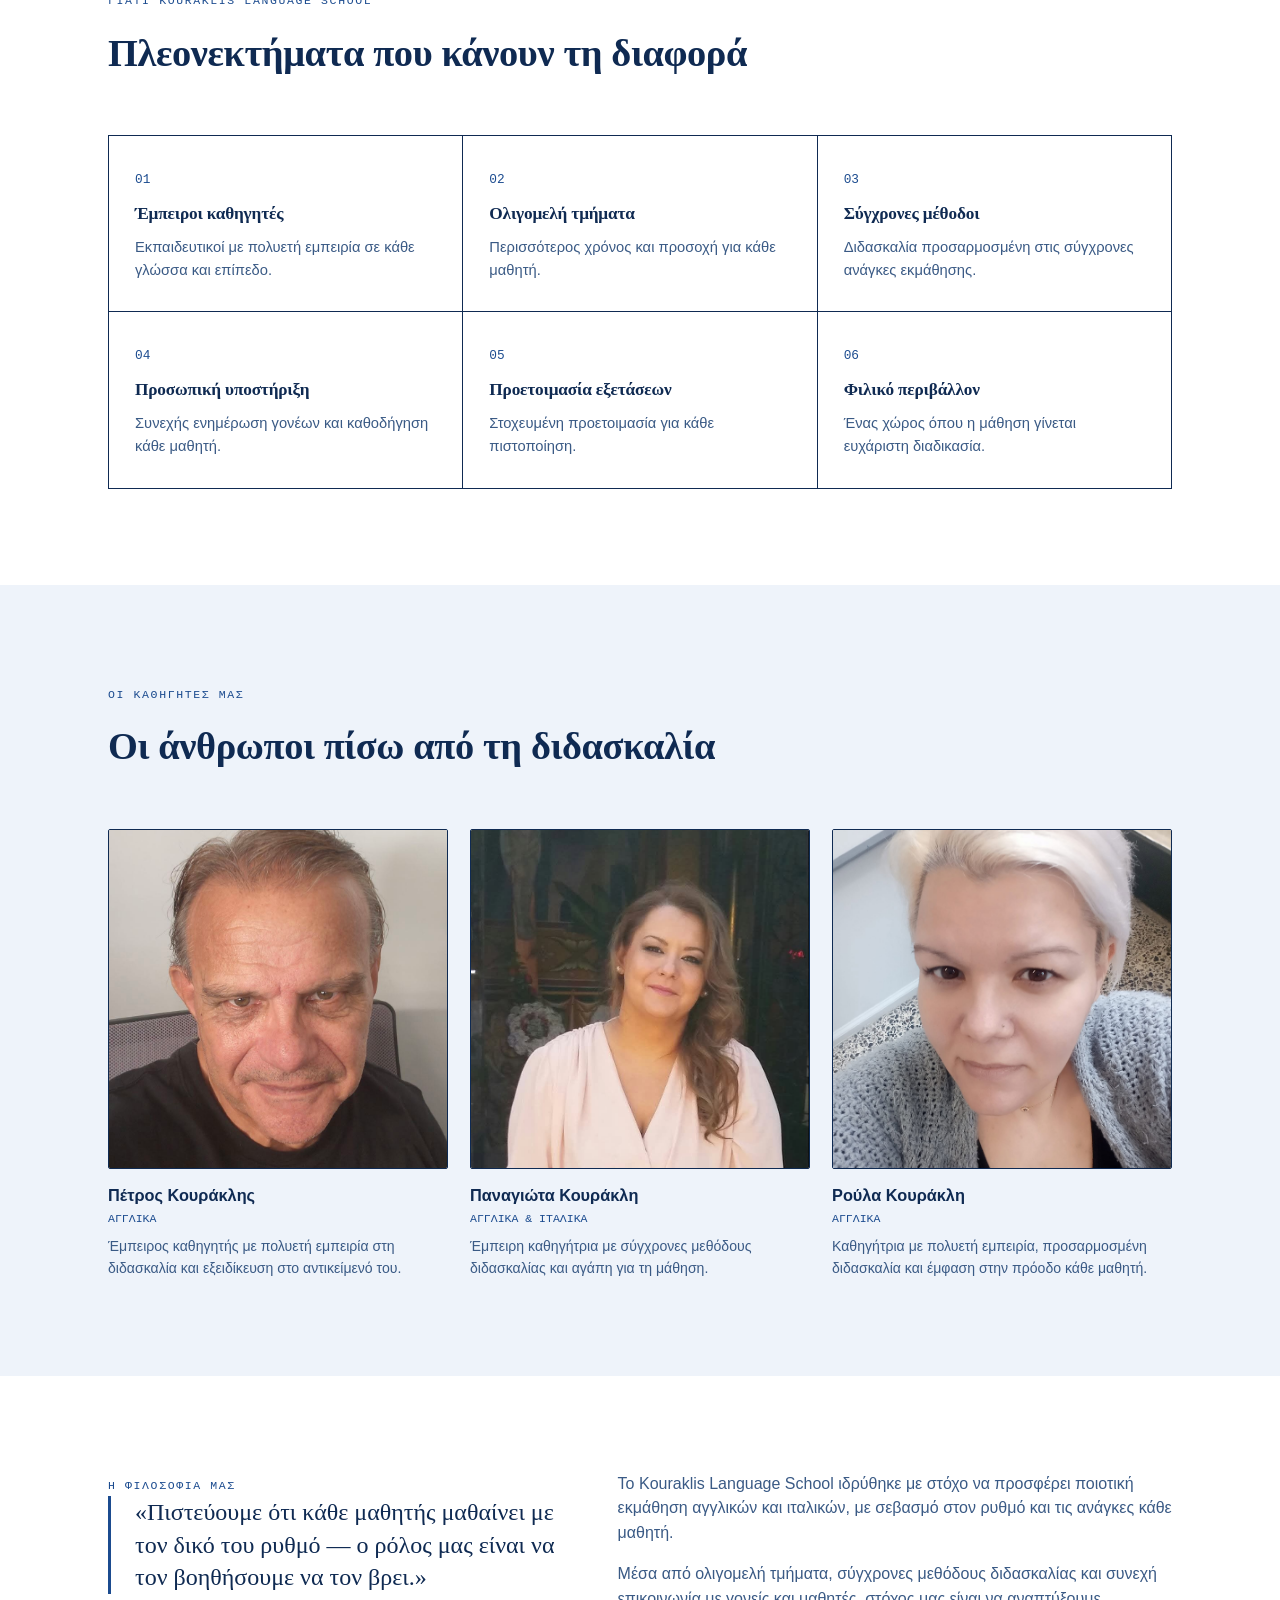
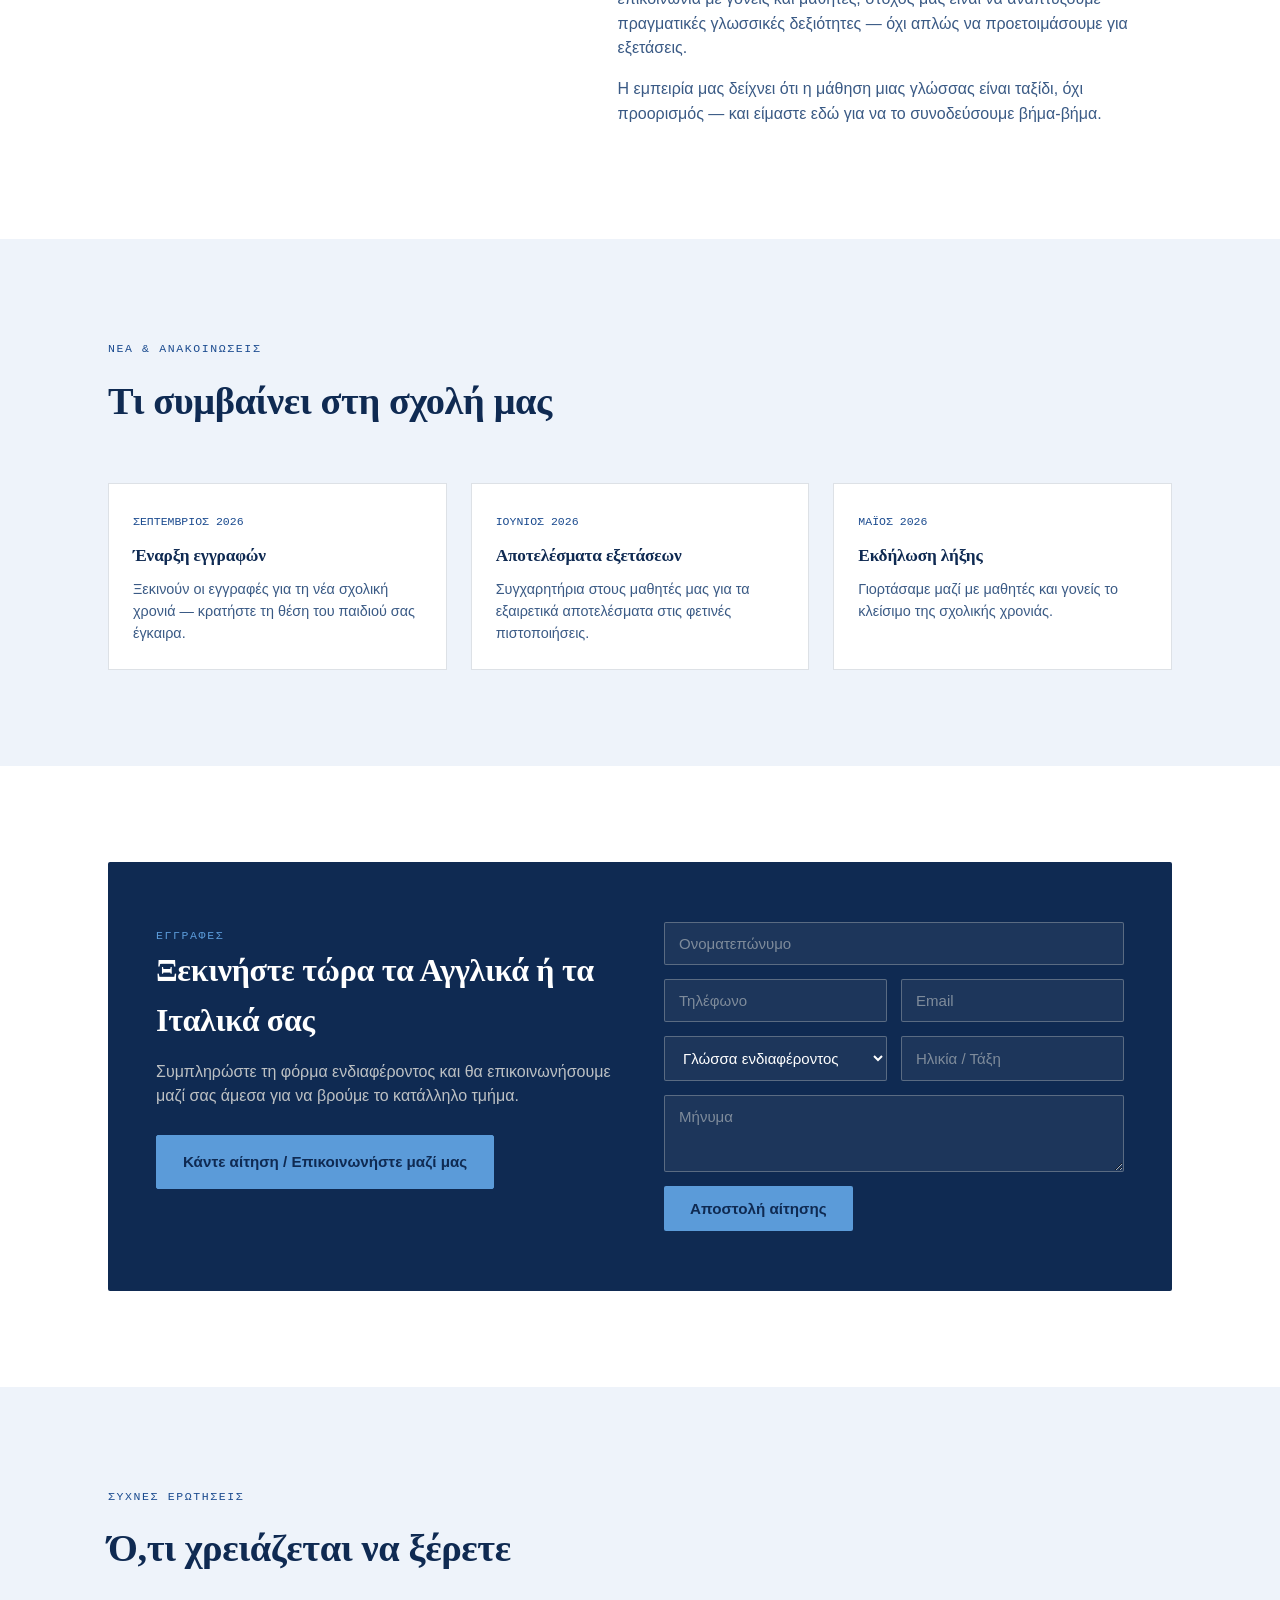
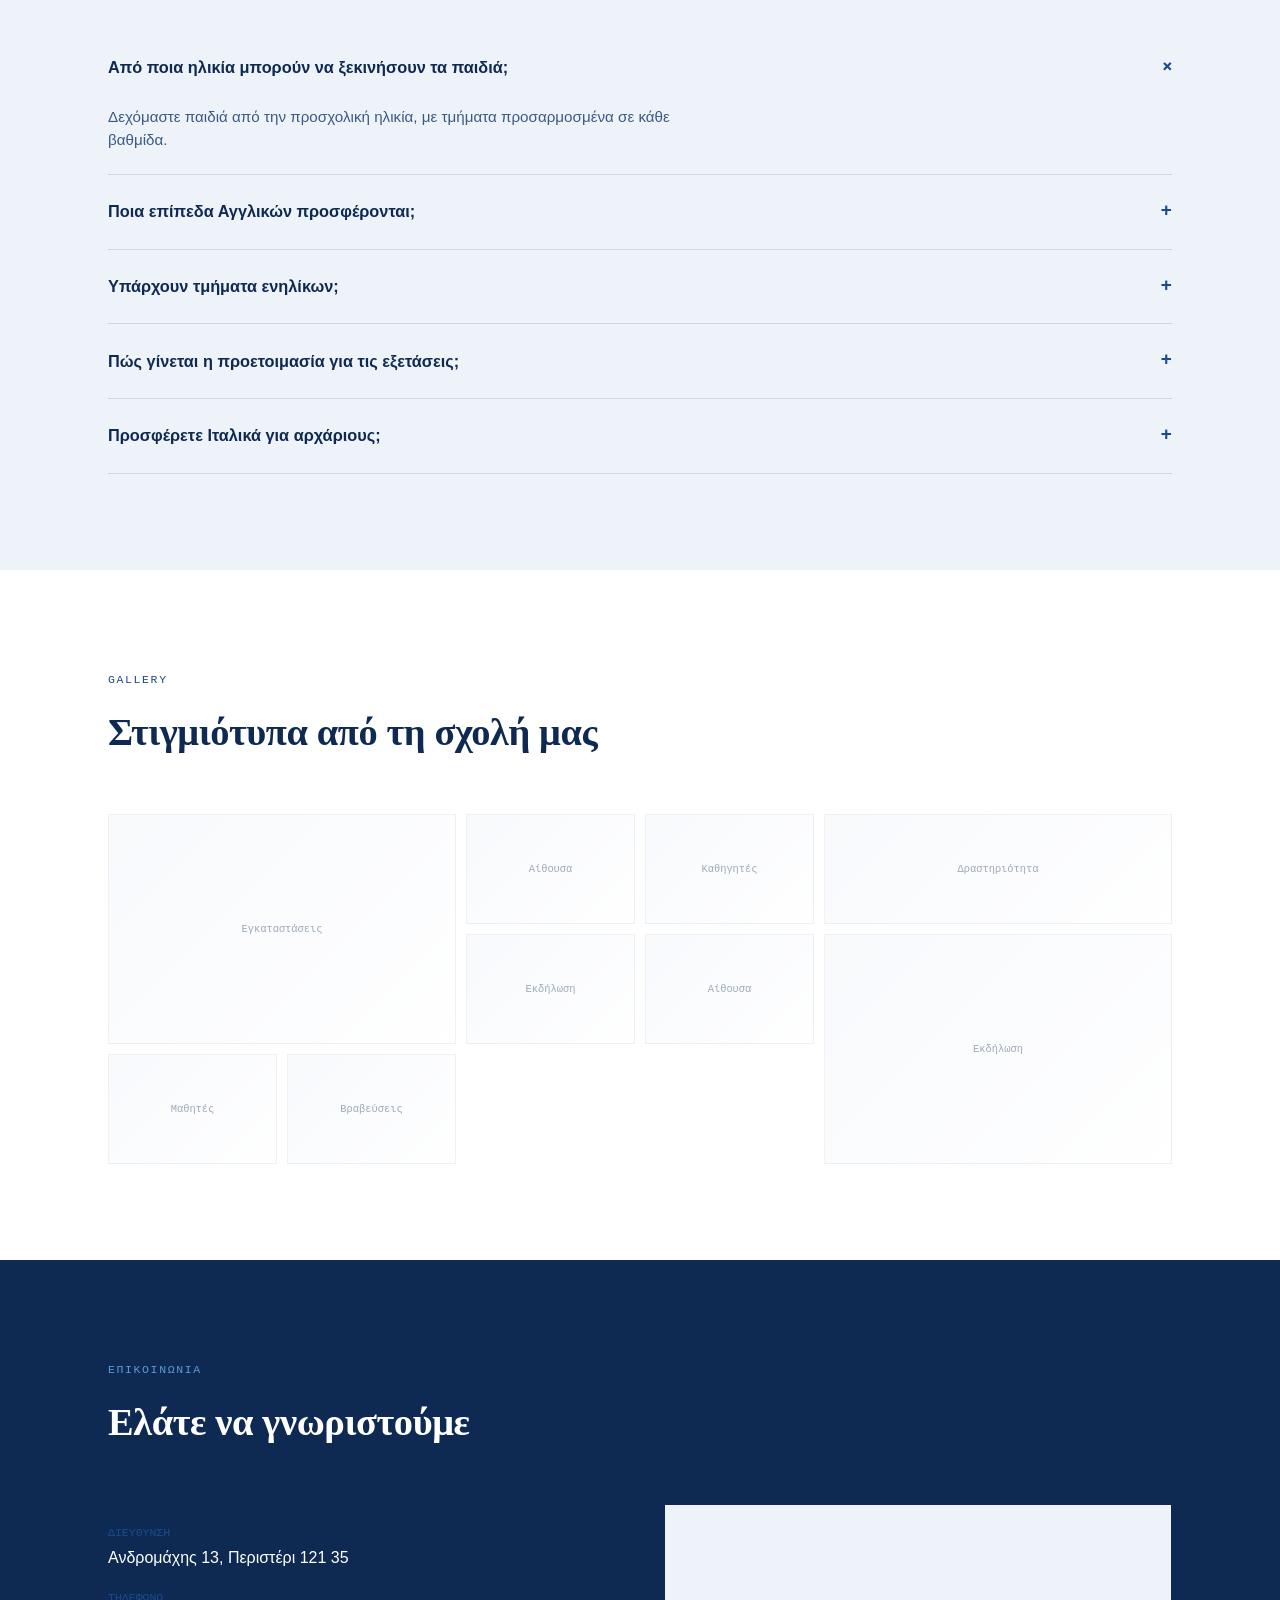
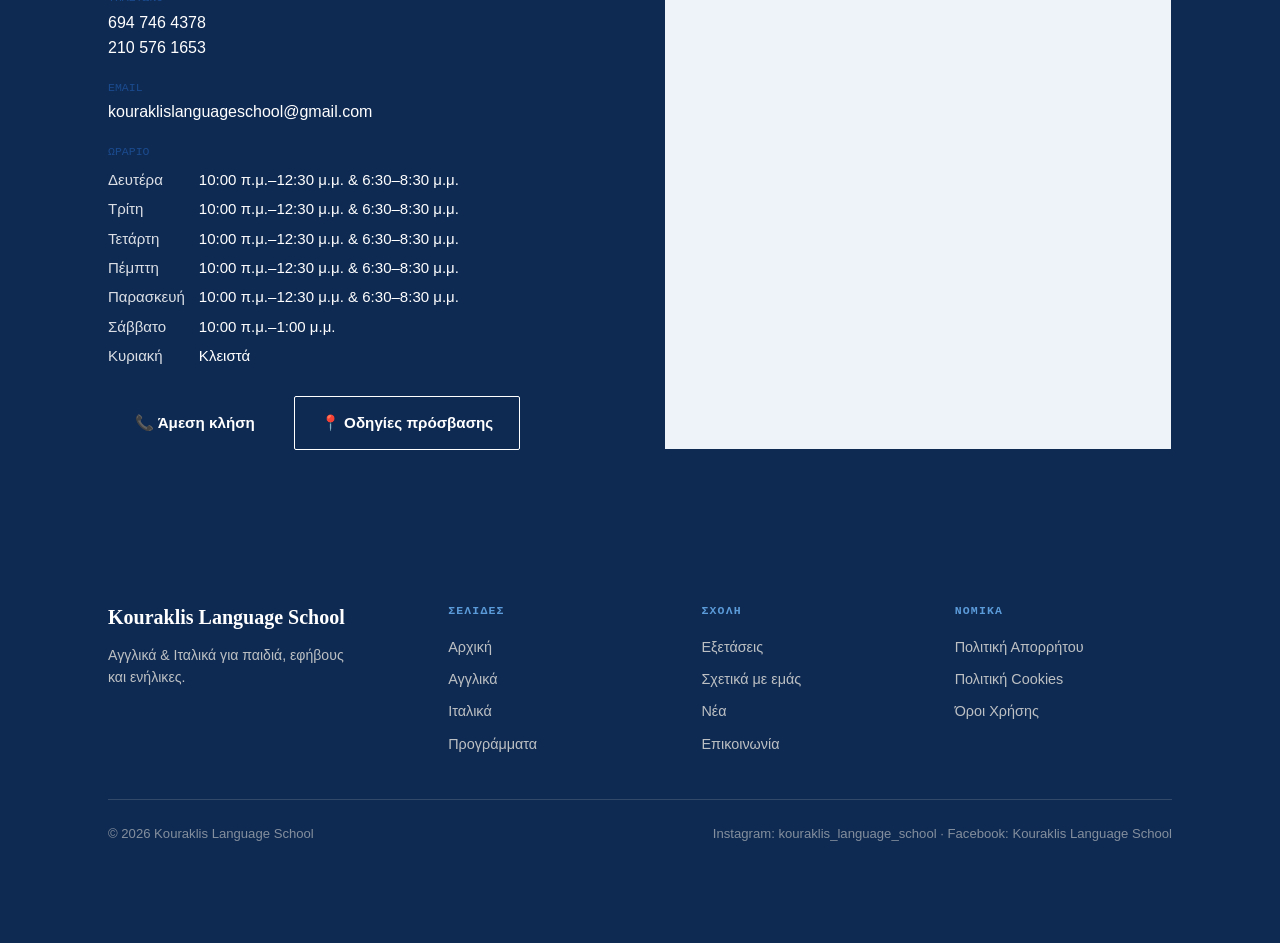
==== commit f0c81b81: "Update index.html" ====
--- a/index.html
+++ b/index.html
@@ -52,7 +52,7 @@
   <div class="wrap">
     <div class="section-head">
       <span class="eyebrow">Οι γλώσσες μας</span>
-      <h2>Δύο γλώσσες, ένας δρόμος προς την επιτυχία</h2>
+      <h2>Δύο γλώσσες, ένας δρόμος προς τον κόσμο</h2>
       <p>Επιλέξτε τη γλώσσα που σας ενδιαφέρει και δείτε επίπεδα, τμήματα και στόχους μάθησης.</p>
     </div>
     <div class="lang-grid">
@@ -129,7 +129,7 @@
         </ul>
       </div>
     </div>
-  
+    
 </section>
 
 <section>
@@ -146,7 +146,7 @@
       <div class="why-item"><span class="num">05</span><h3>Προετοιμασία εξετάσεων</h3><p>Στοχευμένη προετοιμασία για κάθε πιστοποίηση.</p></div>
       <div class="why-item"><span class="num">06</span><h3>Φιλικό περιβάλλον</h3><p>Ένας χώρος όπου η μάθηση γίνεται ευχάριστη διαδικασία.</p></div>
     </div>
-
+    
 </section>
 
 <section id="teachers" style="background:var(--parchment-deep);">
@@ -173,7 +173,7 @@
       <p>Το Kouraklis Language School ιδρύθηκε με στόχο να προσφέρει ποιοτική εκμάθηση αγγλικών και ιταλικών, με σεβασμό στον ρυθμό και τις ανάγκες κάθε μαθητή.</p>
       <p>Μέσα από ολιγομελή τμήματα, σύγχρονες μεθόδους διδασκαλίας και συνεχή επικοινωνία με γονείς και μαθητές, στόχος μας είναι να αναπτύξουμε πραγματικές γλωσσικές δεξιότητες — όχι απλώς να προετοιμάσουμε για εξετάσεις.</p>
       <p>Η εμπειρία μας δείχνει ότι η μάθηση μιας γλώσσας είναι ταξίδι, όχι προορισμός — και είμαστε εδώ για να το συνοδεύσουμε βήμα-βήμα.</p>
-    
+      
   </div>
 </section>
 
@@ -188,7 +188,7 @@
       <div class="news-card"><span class="news-date">Ιούνιος 2026</span><h3>Αποτελέσματα εξετάσεων</h3><p>Συγχαρητήρια στους μαθητές μας για τα εξαιρετικά αποτελέσματα στις φετινές πιστοποιήσεις.</p></div>
       <div class="news-card"><span class="news-date">Μάιος 2026</span><h3>Εκδήλωση λήξης</h3><p>Γιορτάσαμε μαζί με μαθητές και γονείς το κλείσιμο της σχολικής χρονιάς.</p></div>
     </div>
-  
+   
 </section>
 
 <section id="enroll">
@@ -253,7 +253,7 @@
         <div class="faq-a"><p>Φυσικά — τα τμήματα Ιταλικών ξεκινούν από το επίπεδο Α1, χωρίς προαπαιτούμενες γνώσεις.</p></div>
       </div>
     </div>
-  
+    
 </section>
 
 <section id="gallery">
@@ -347,7 +347,7 @@
     </div>
     <div class="foot-bottom">
       <span>© 2026 Kouraklis Language School</span>
-      <span>Instagram · Facebook</span>
+      <span><a href="https://instagram.com/kouraklis_language_school" target="_blank" rel="noopener" style="color:inherit; text-decoration:none;">Instagram: kouraklis_language_school</a> · <a href="https://www.facebook.com/kouraklislanguageschool" target="_blank" rel="noopener" style="color:inherit; text-decoration:none;">Facebook: Kouraklis Language School</a></span>
     </div>
   </div>
 </footer>
--- a/assets/style.css
+++ b/assets/style.css
@@ -1,4 +1,4 @@
- :root{
+:root{
     --ink:#0F2A52;
     --ink-soft:#3A5A85;
     --parchment:#FFFFFF;
@@ -254,6 +254,7 @@
     border-radius:2px;
   }
   form.enroll input::placeholder, form.enroll textarea::placeholder{ color:rgba(247,243,233,0.45); }
+  form.enroll select option{ color:var(--ink); background:var(--parchment); }
   form.enroll .row2{ display:grid; grid-template-columns:1fr 1fr; gap:14px; }
   .enroll-box .btn-primary{ background:var(--gold); border-color:var(--gold); color:var(--ink); width:fit-content; }
   .enroll-box .btn-primary:hover{ background:var(--brick); border-color:var(--brick); color:var(--parchment); }
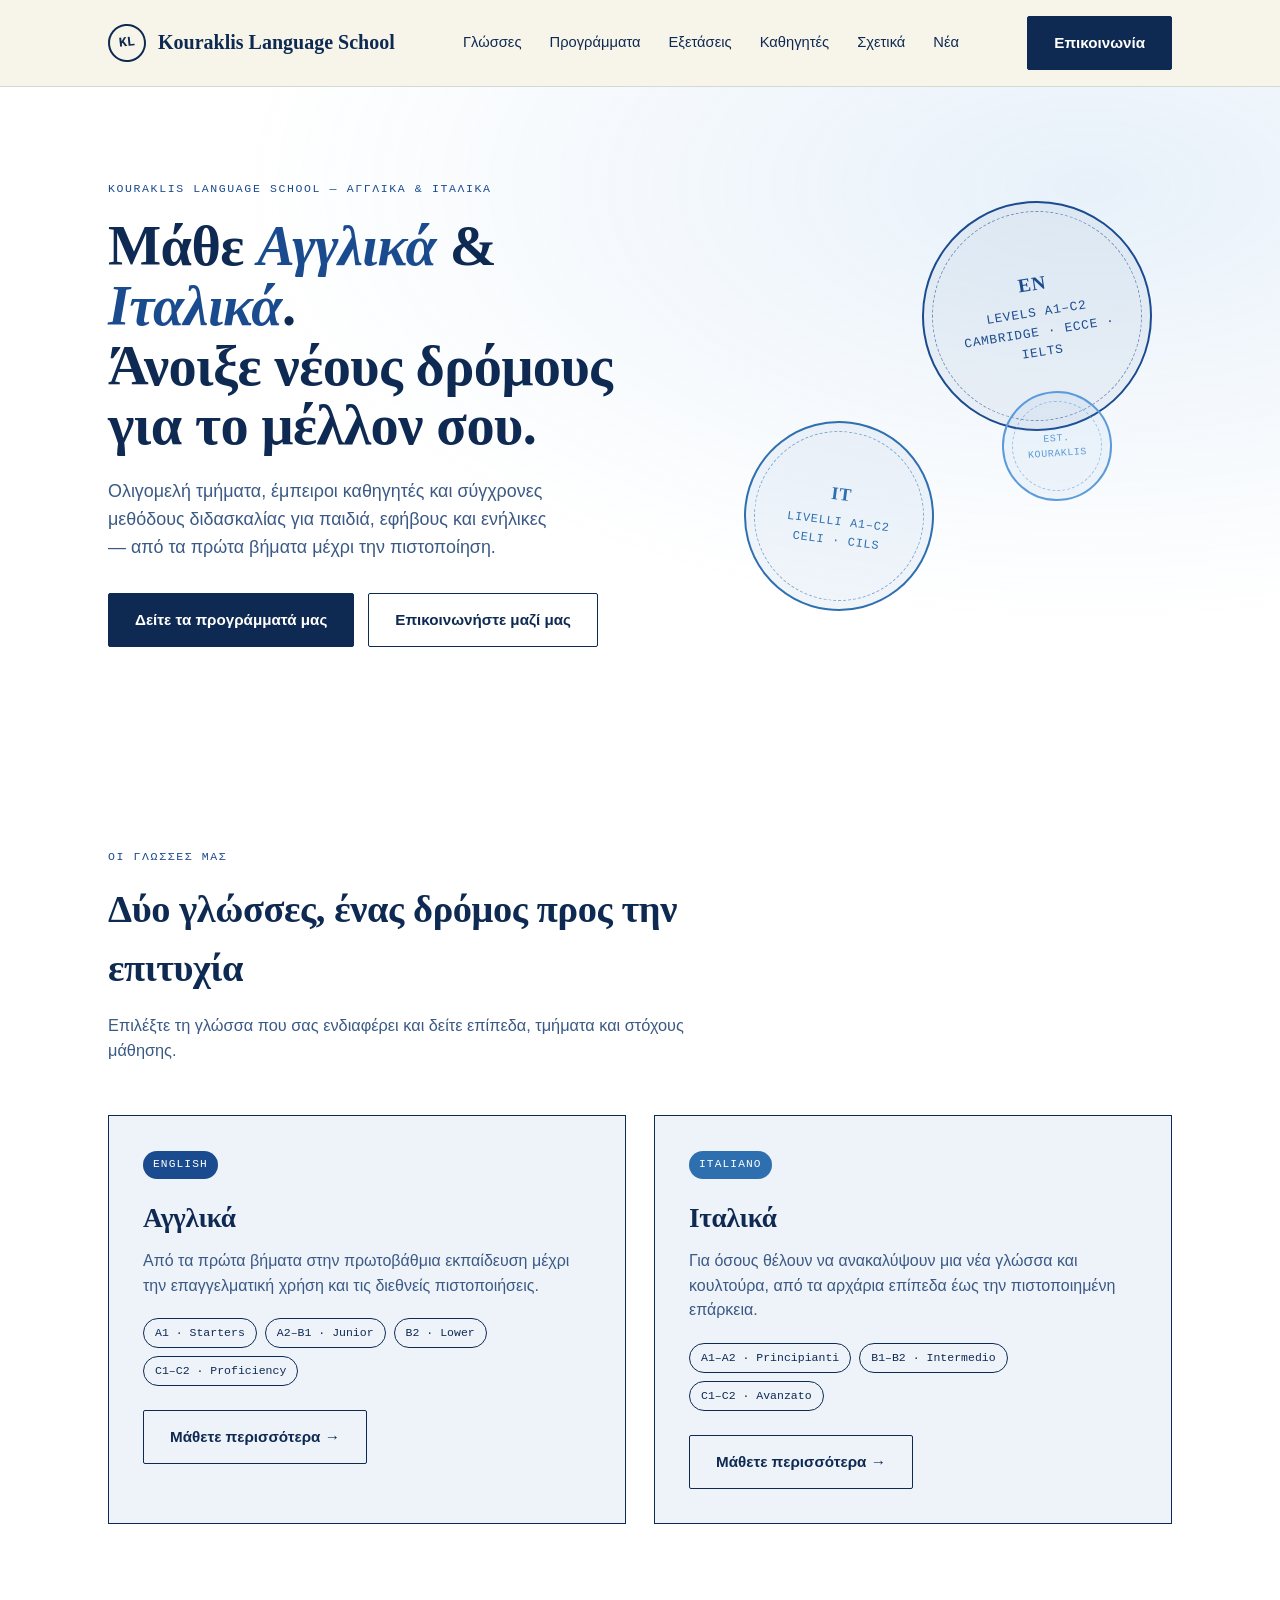
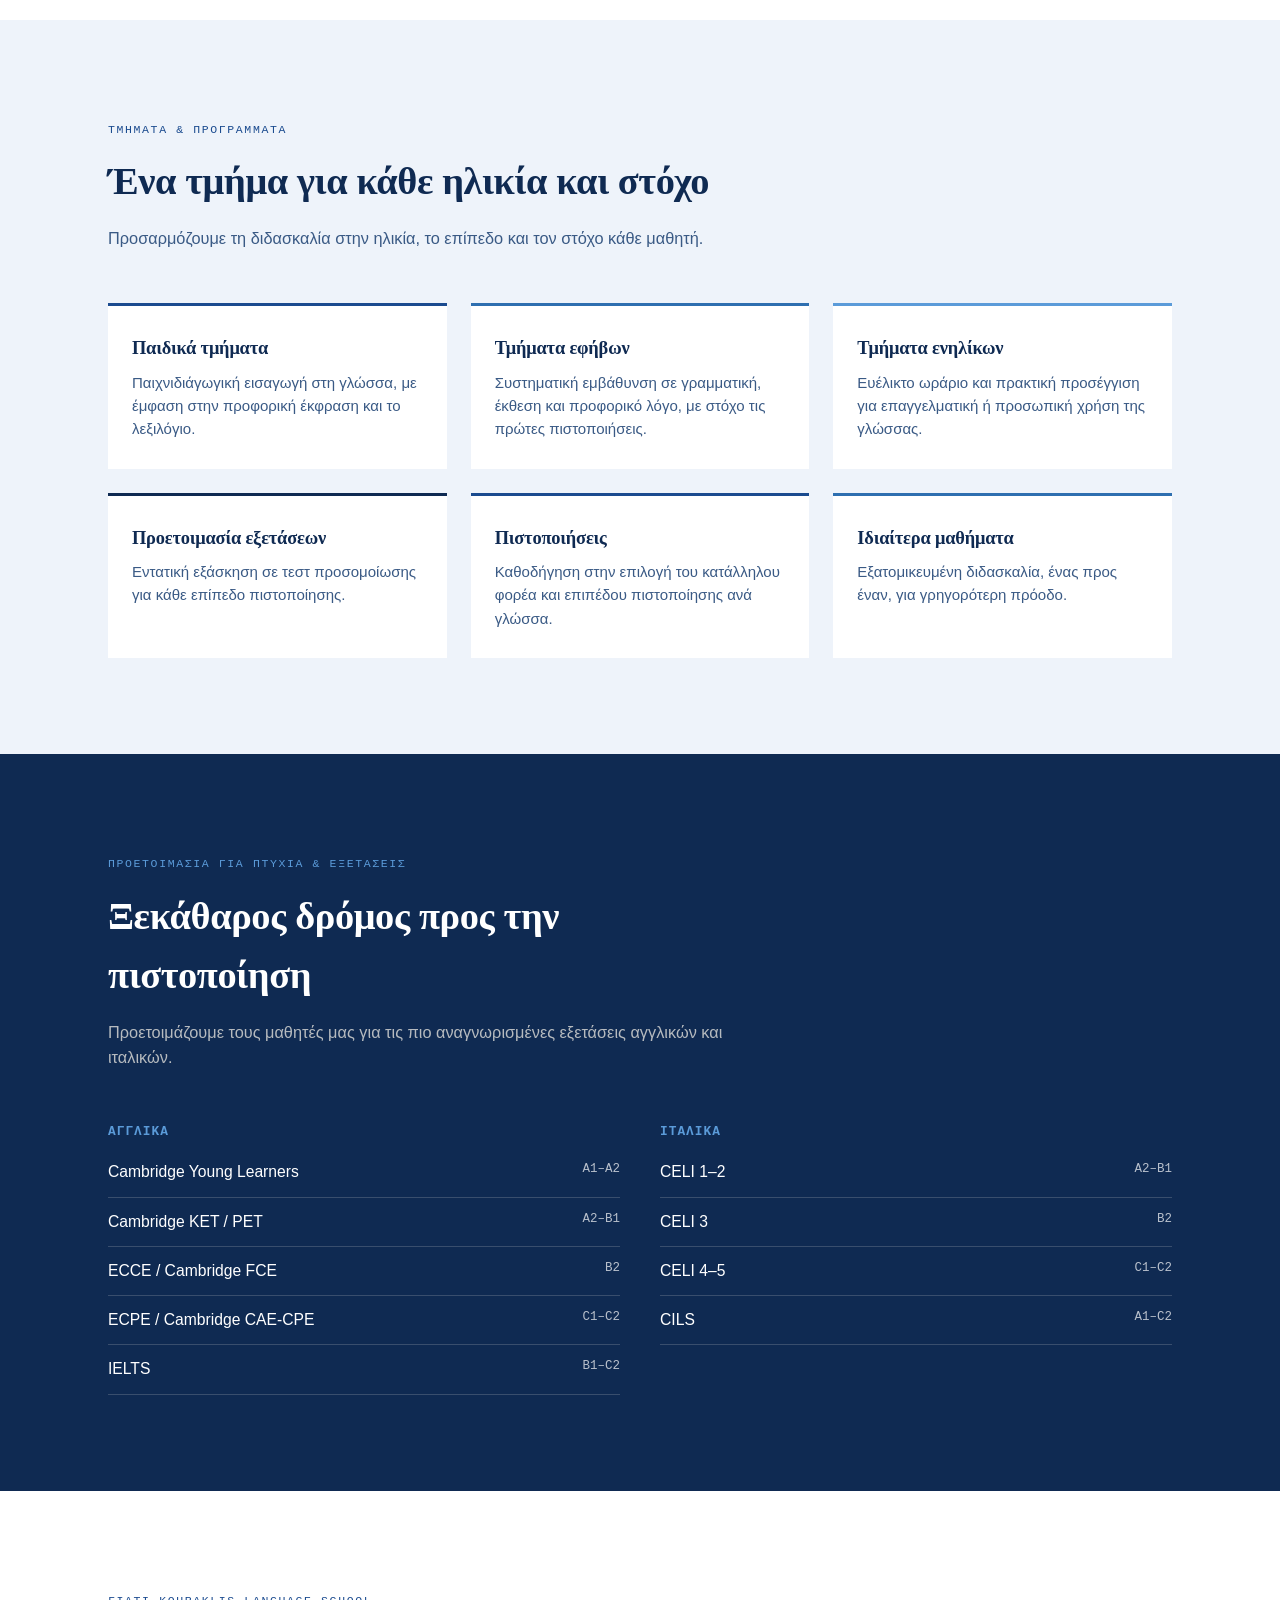
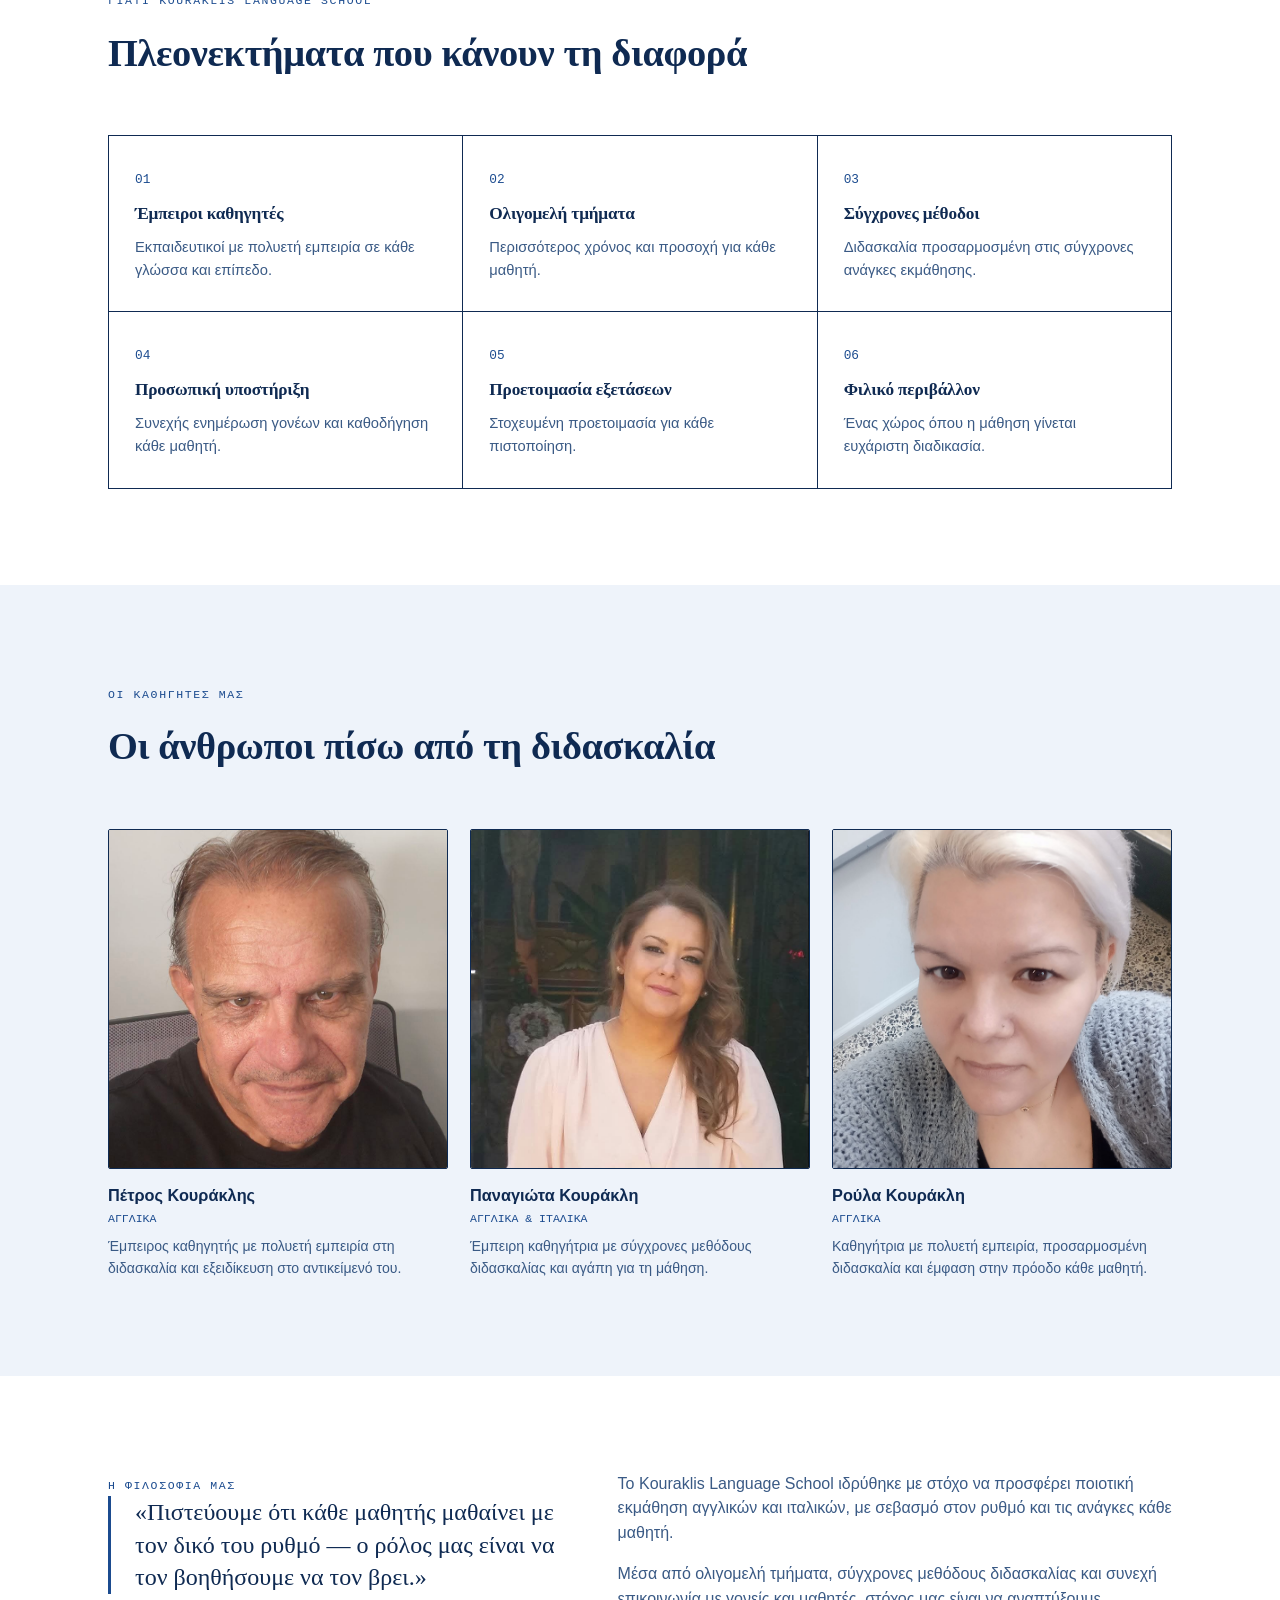
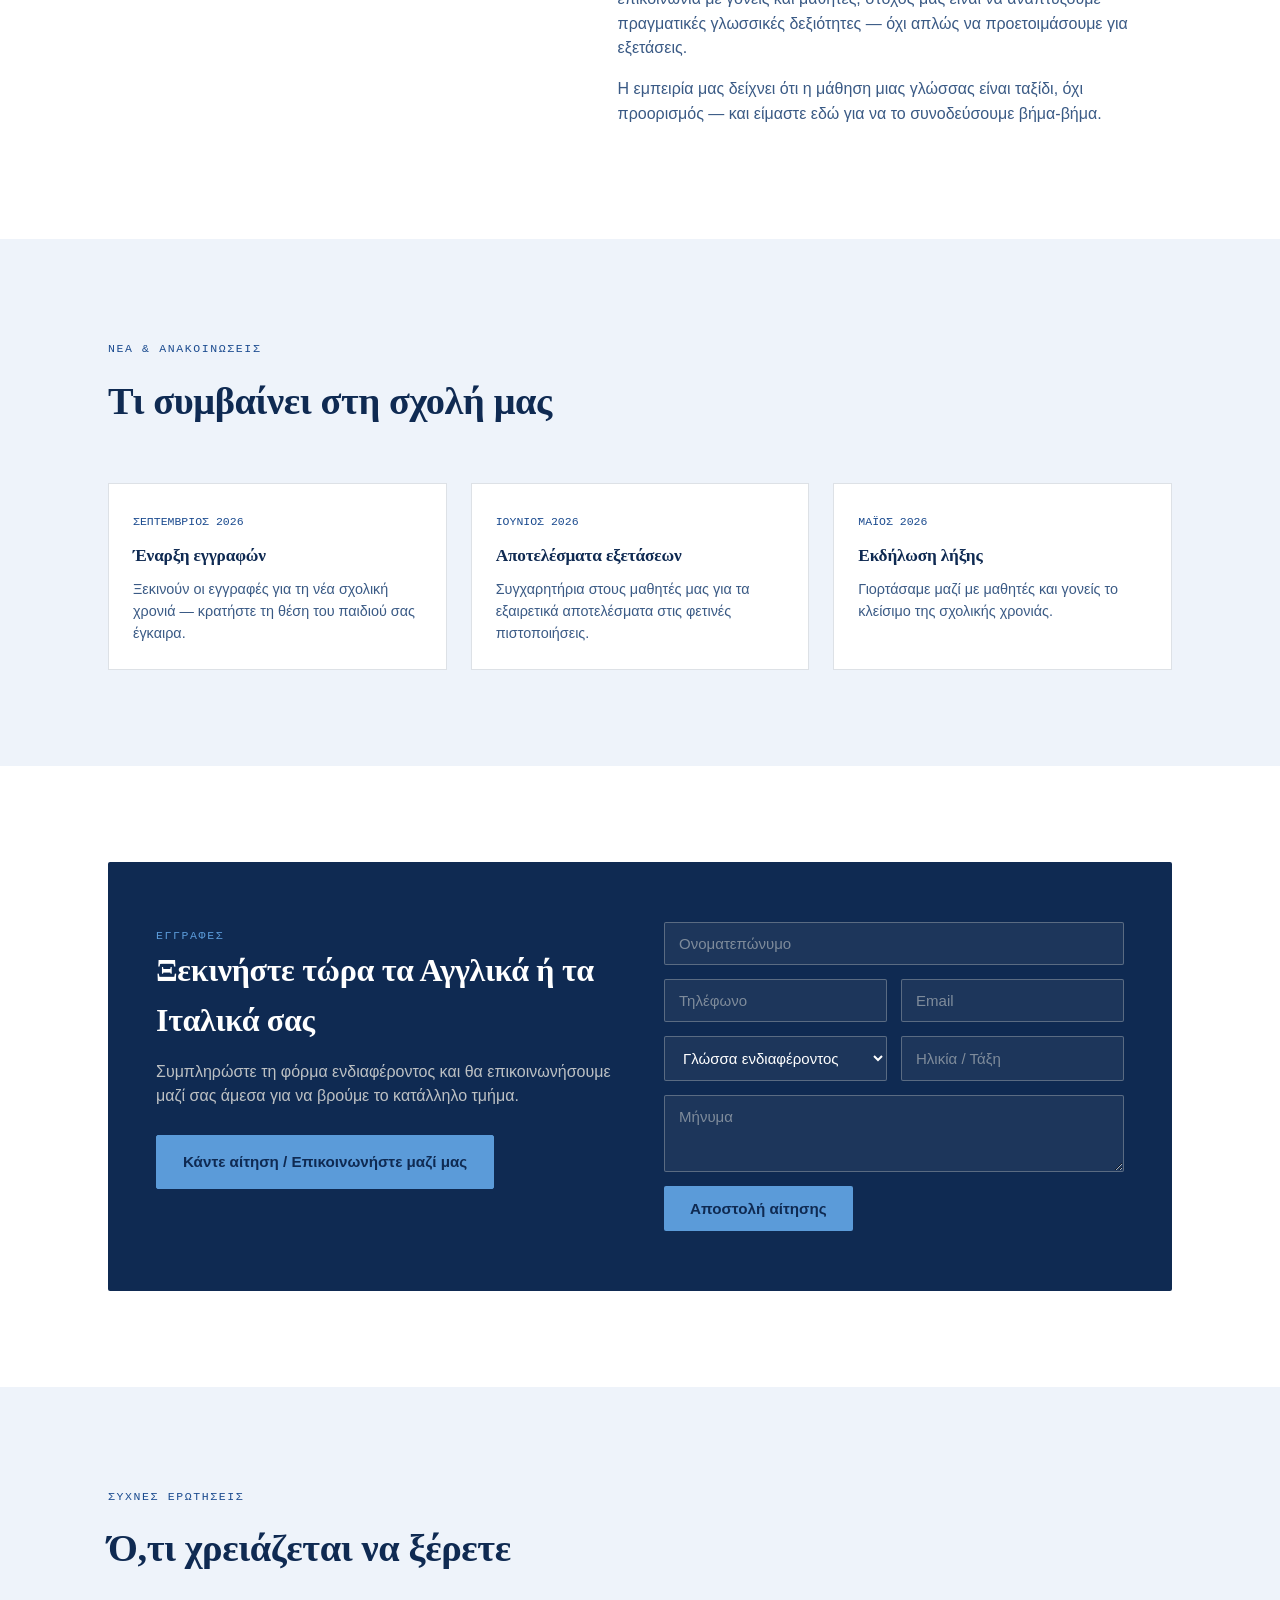
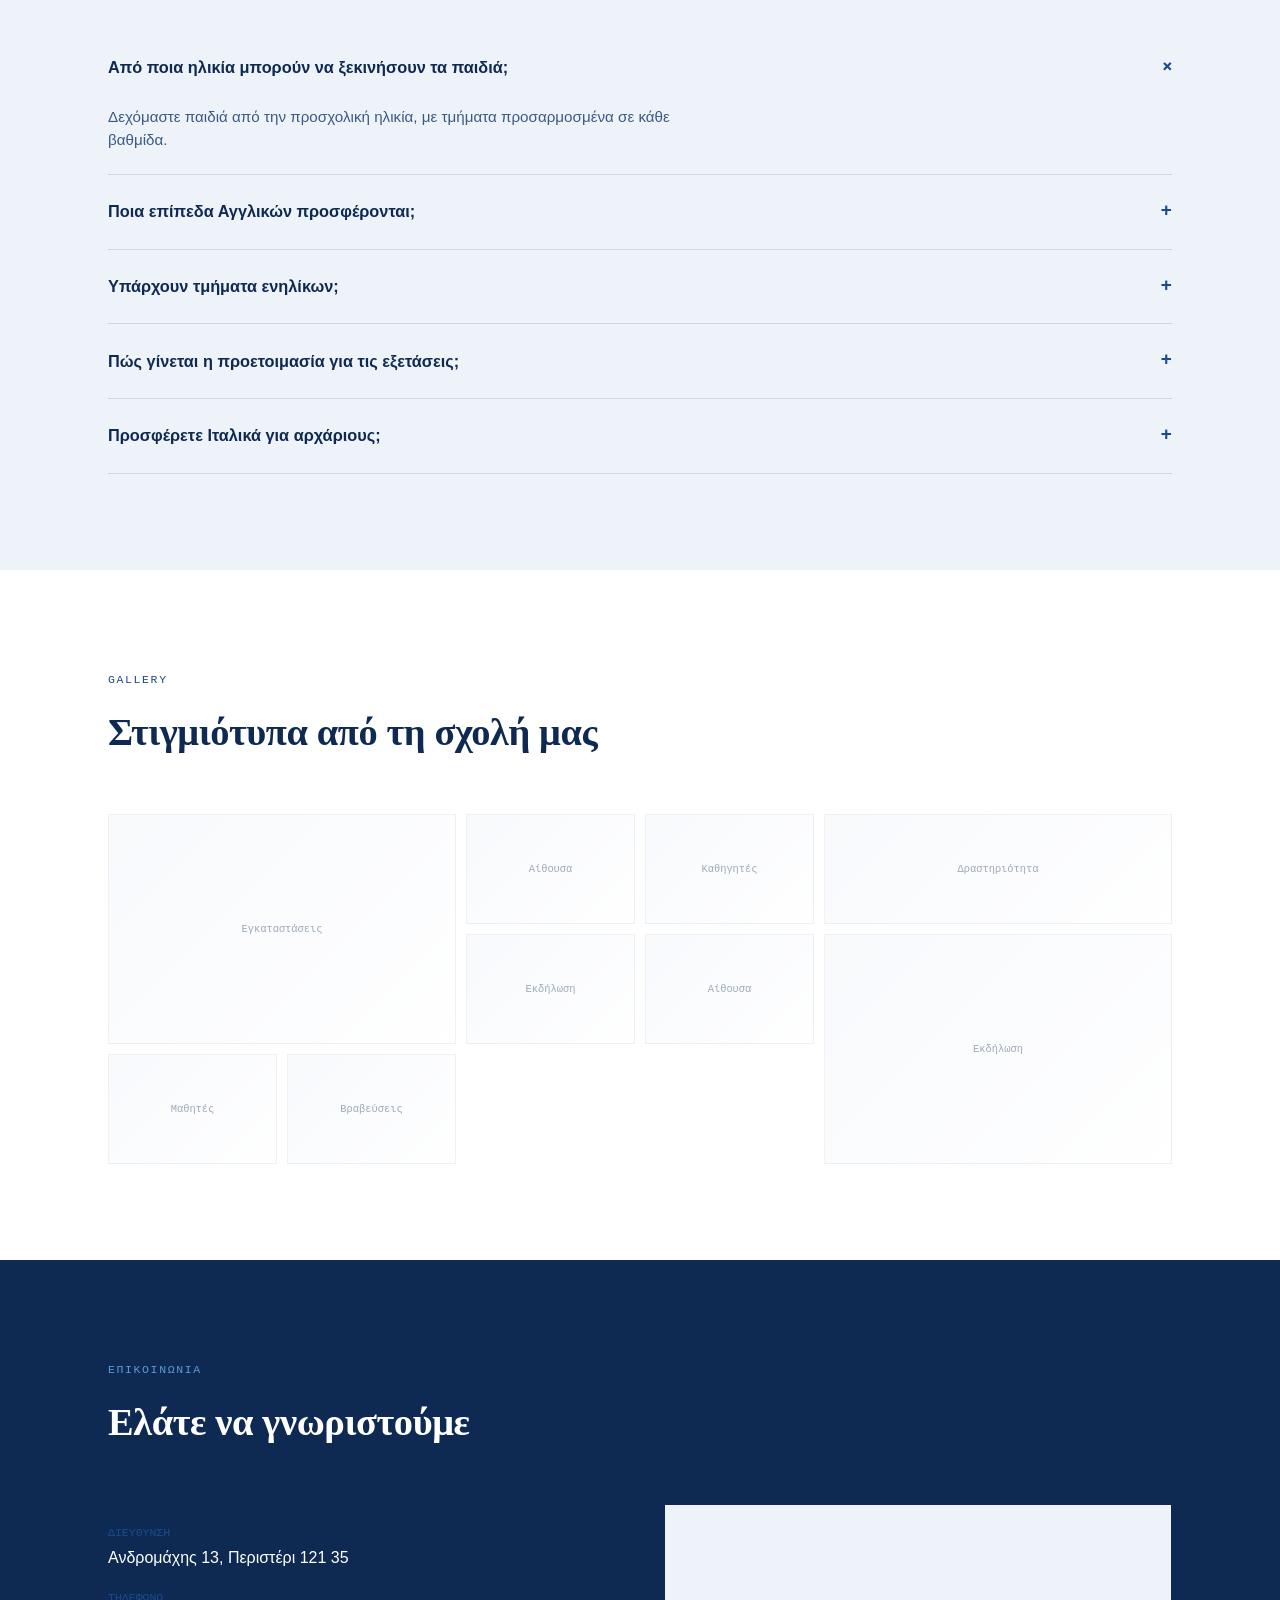
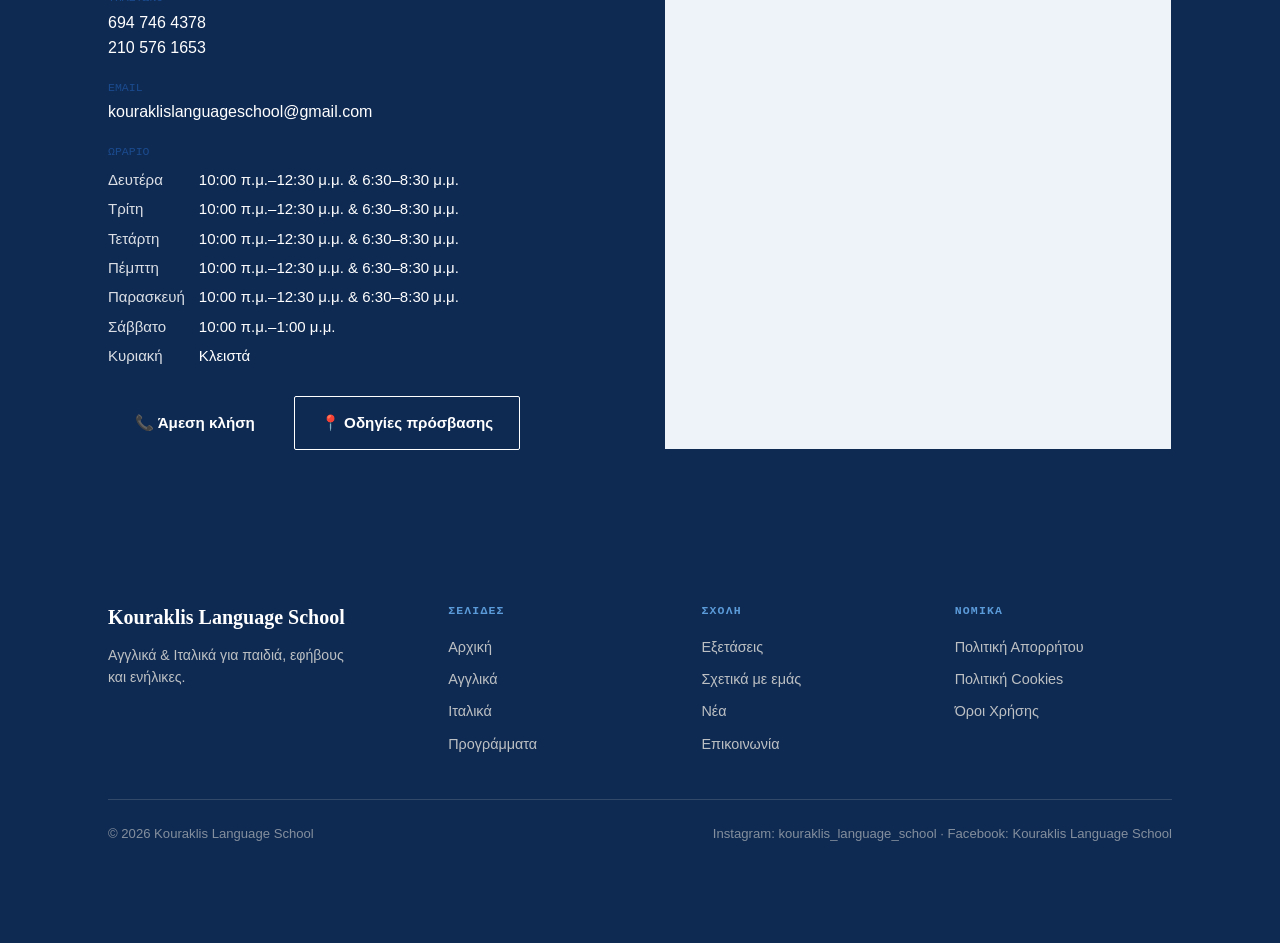
==== commit ac780e49: "Update index.html" ====
--- a/index.html
+++ b/index.html
@@ -52,7 +52,7 @@
   <div class="wrap">
     <div class="section-head">
       <span class="eyebrow">Οι γλώσσες μας</span>
-      <h2>Δύο γλώσσες, ένας δρόμος προς τον κόσμο</h2>
+      <h2>Δύο γλώσσες, ένας δρόμος προς την επιτυχία</h2>
       <p>Επιλέξτε τη γλώσσα που σας ενδιαφέρει και δείτε επίπεδα, τμήματα και στόχους μάθησης.</p>
     </div>
     <div class="lang-grid">
